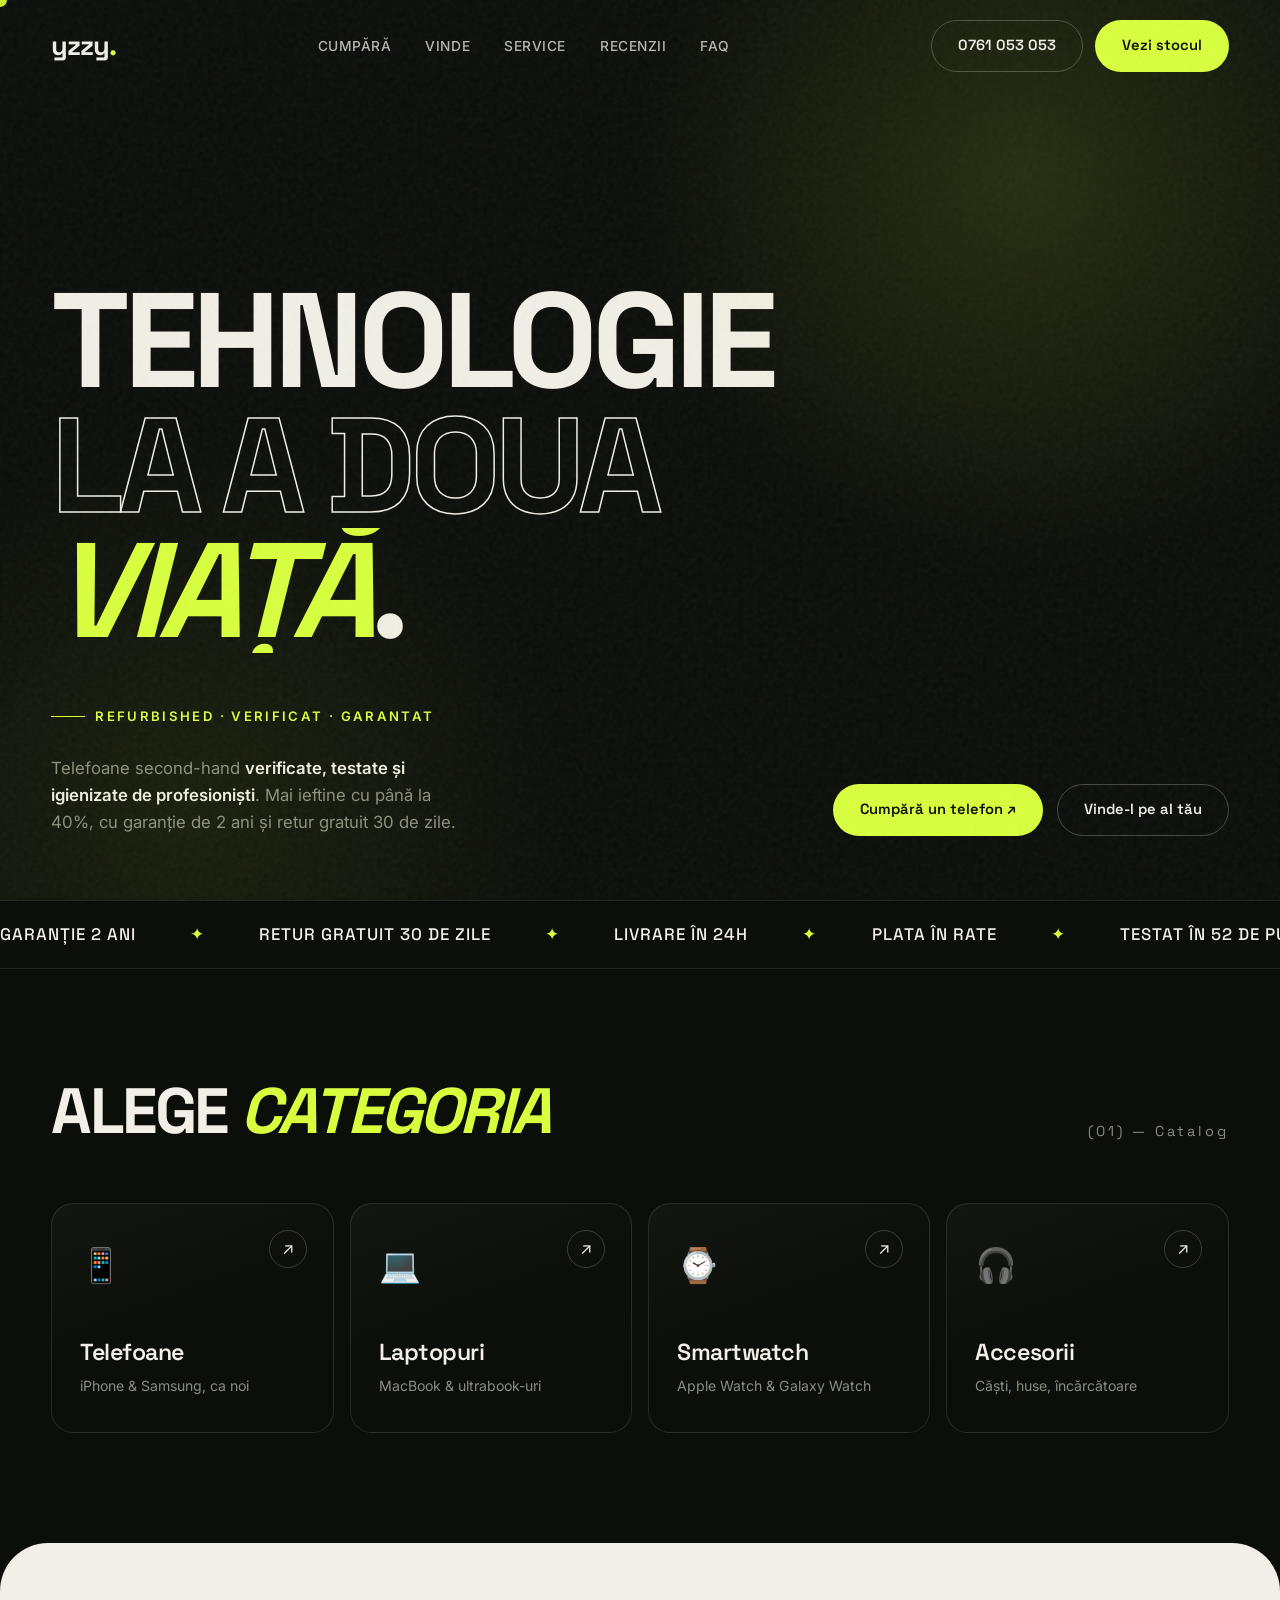
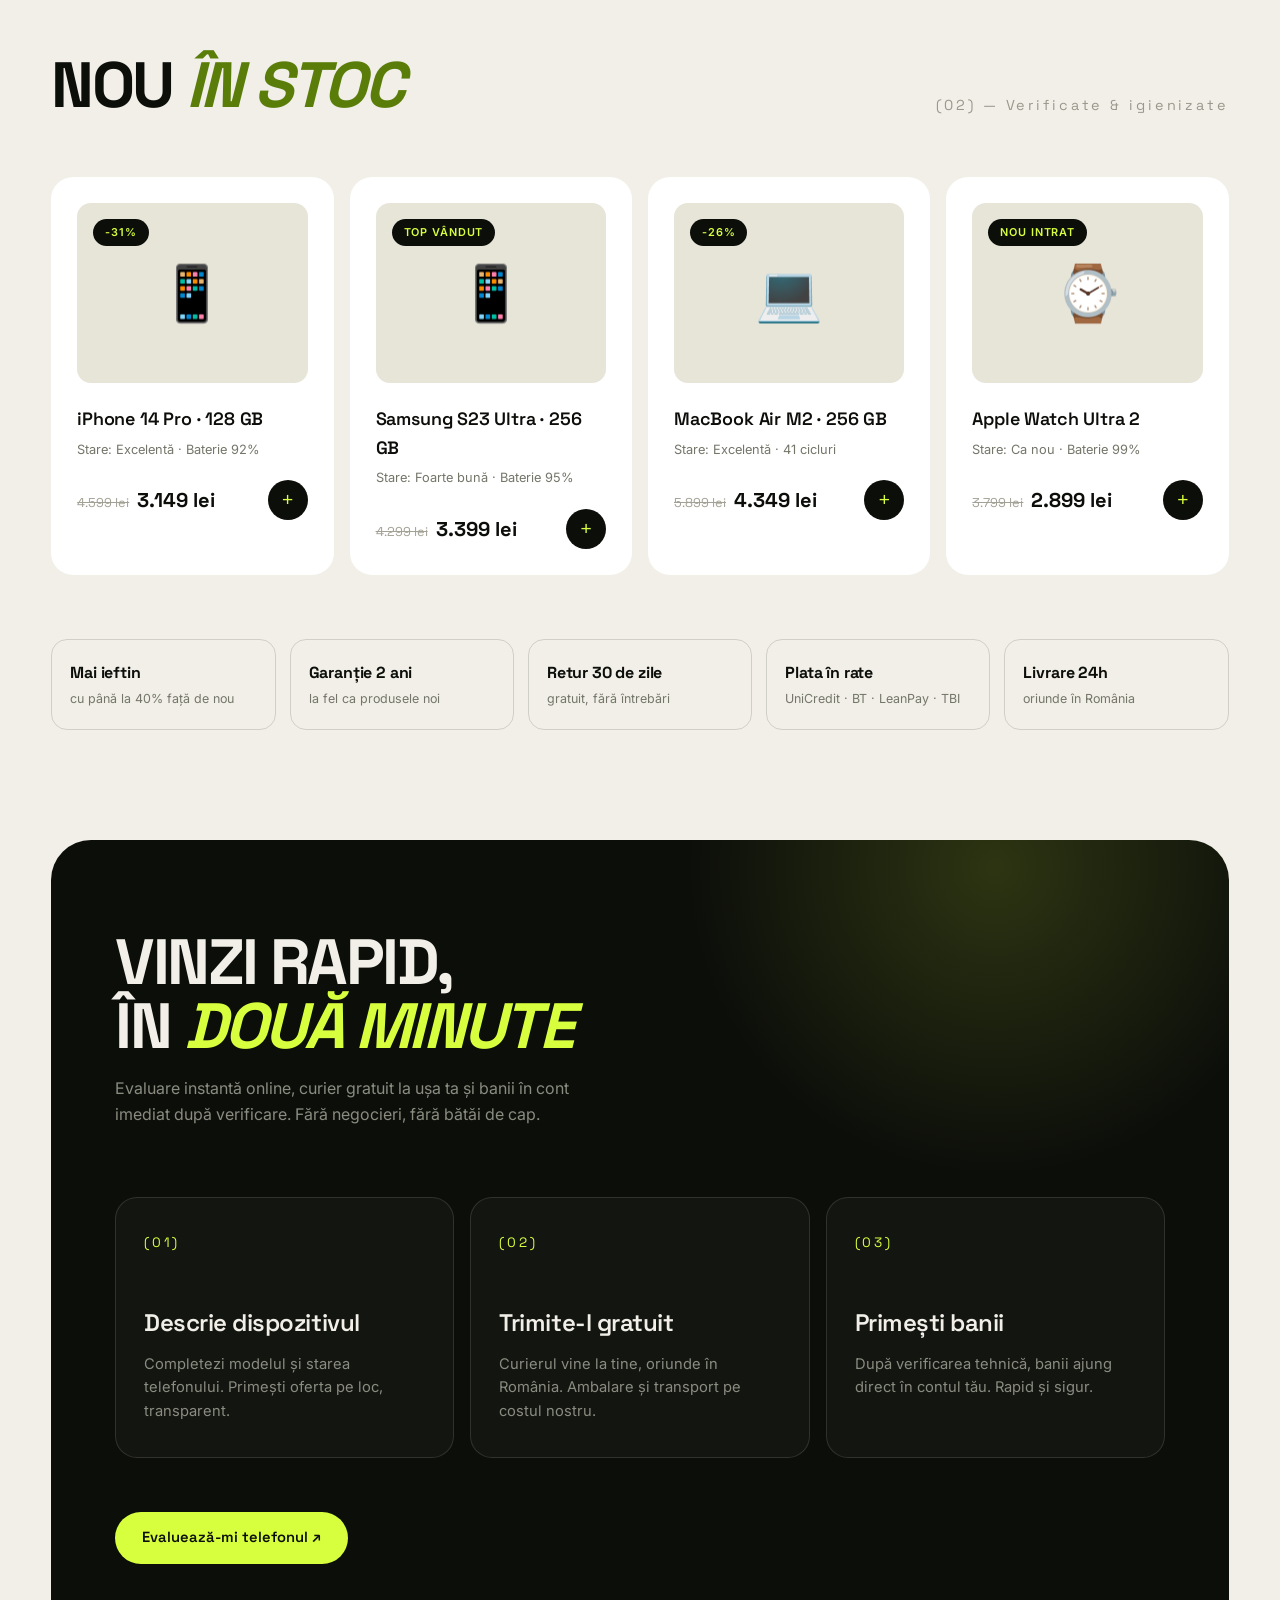
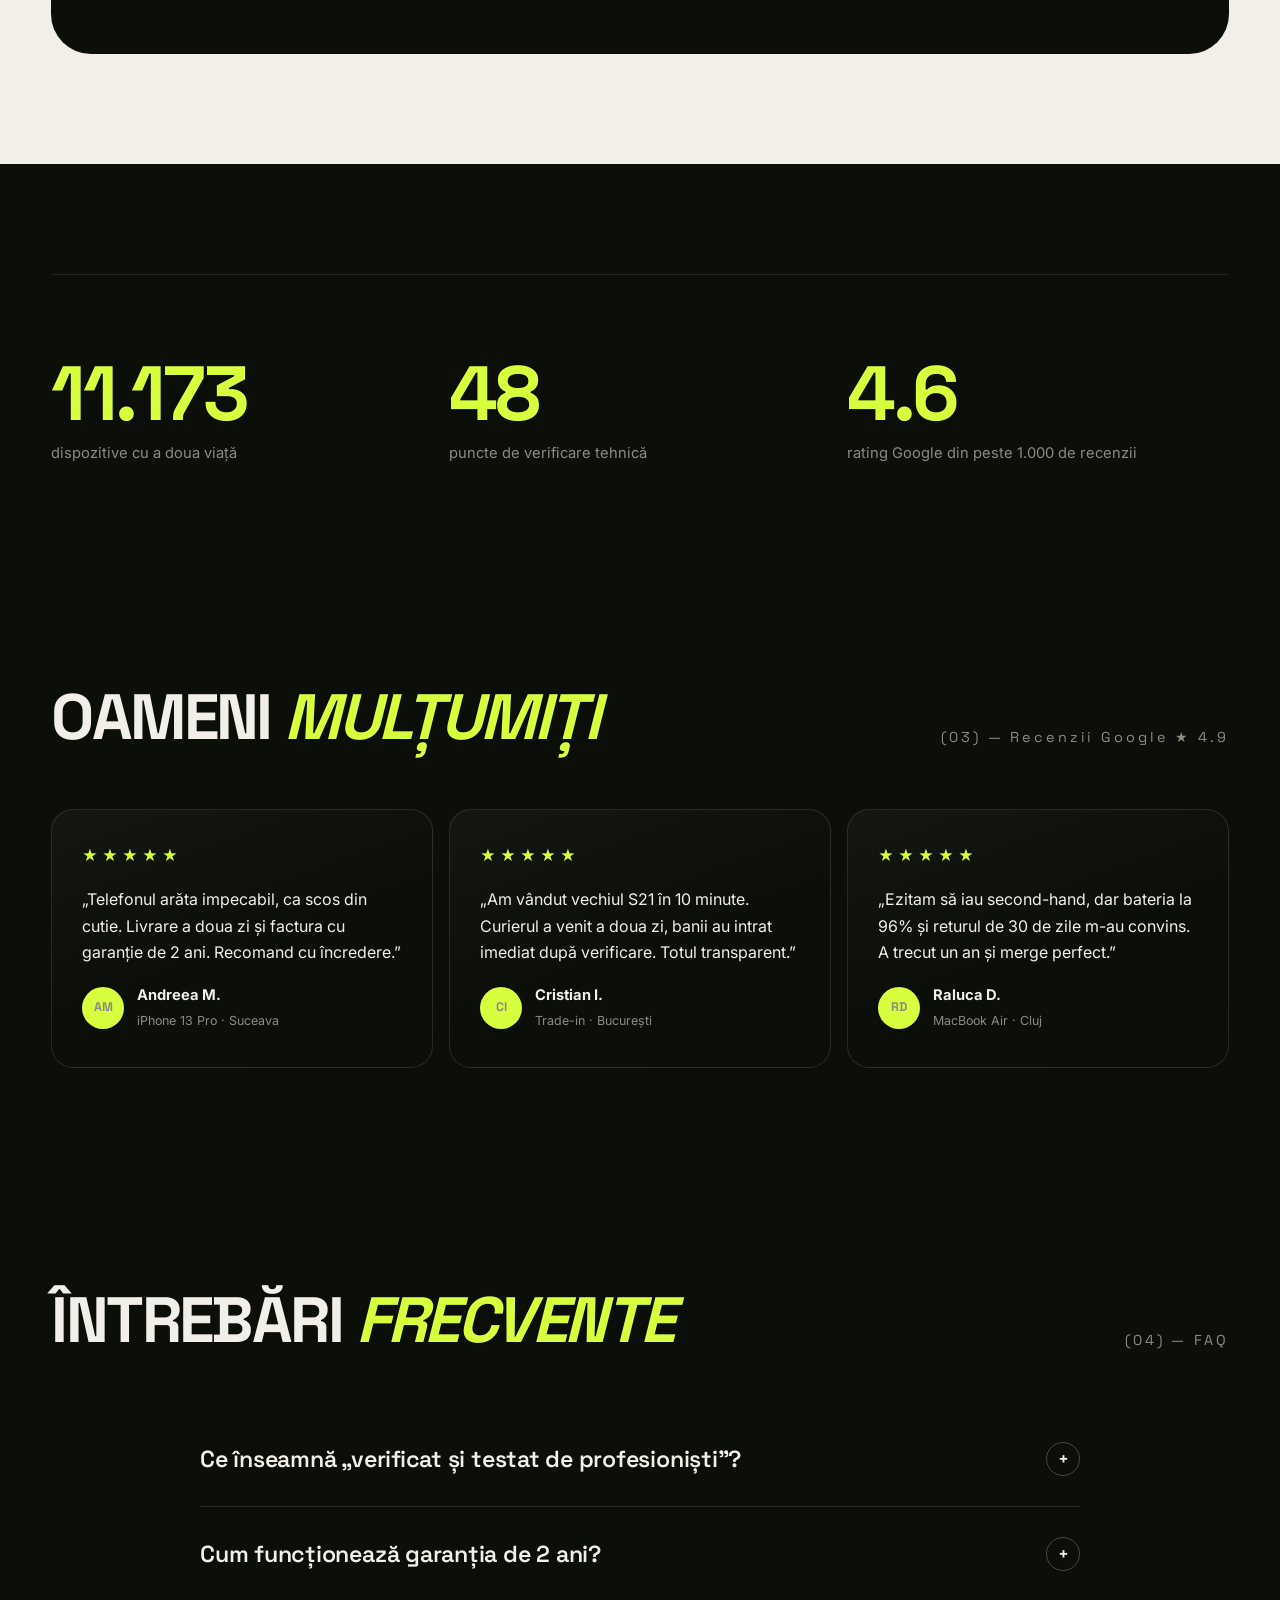
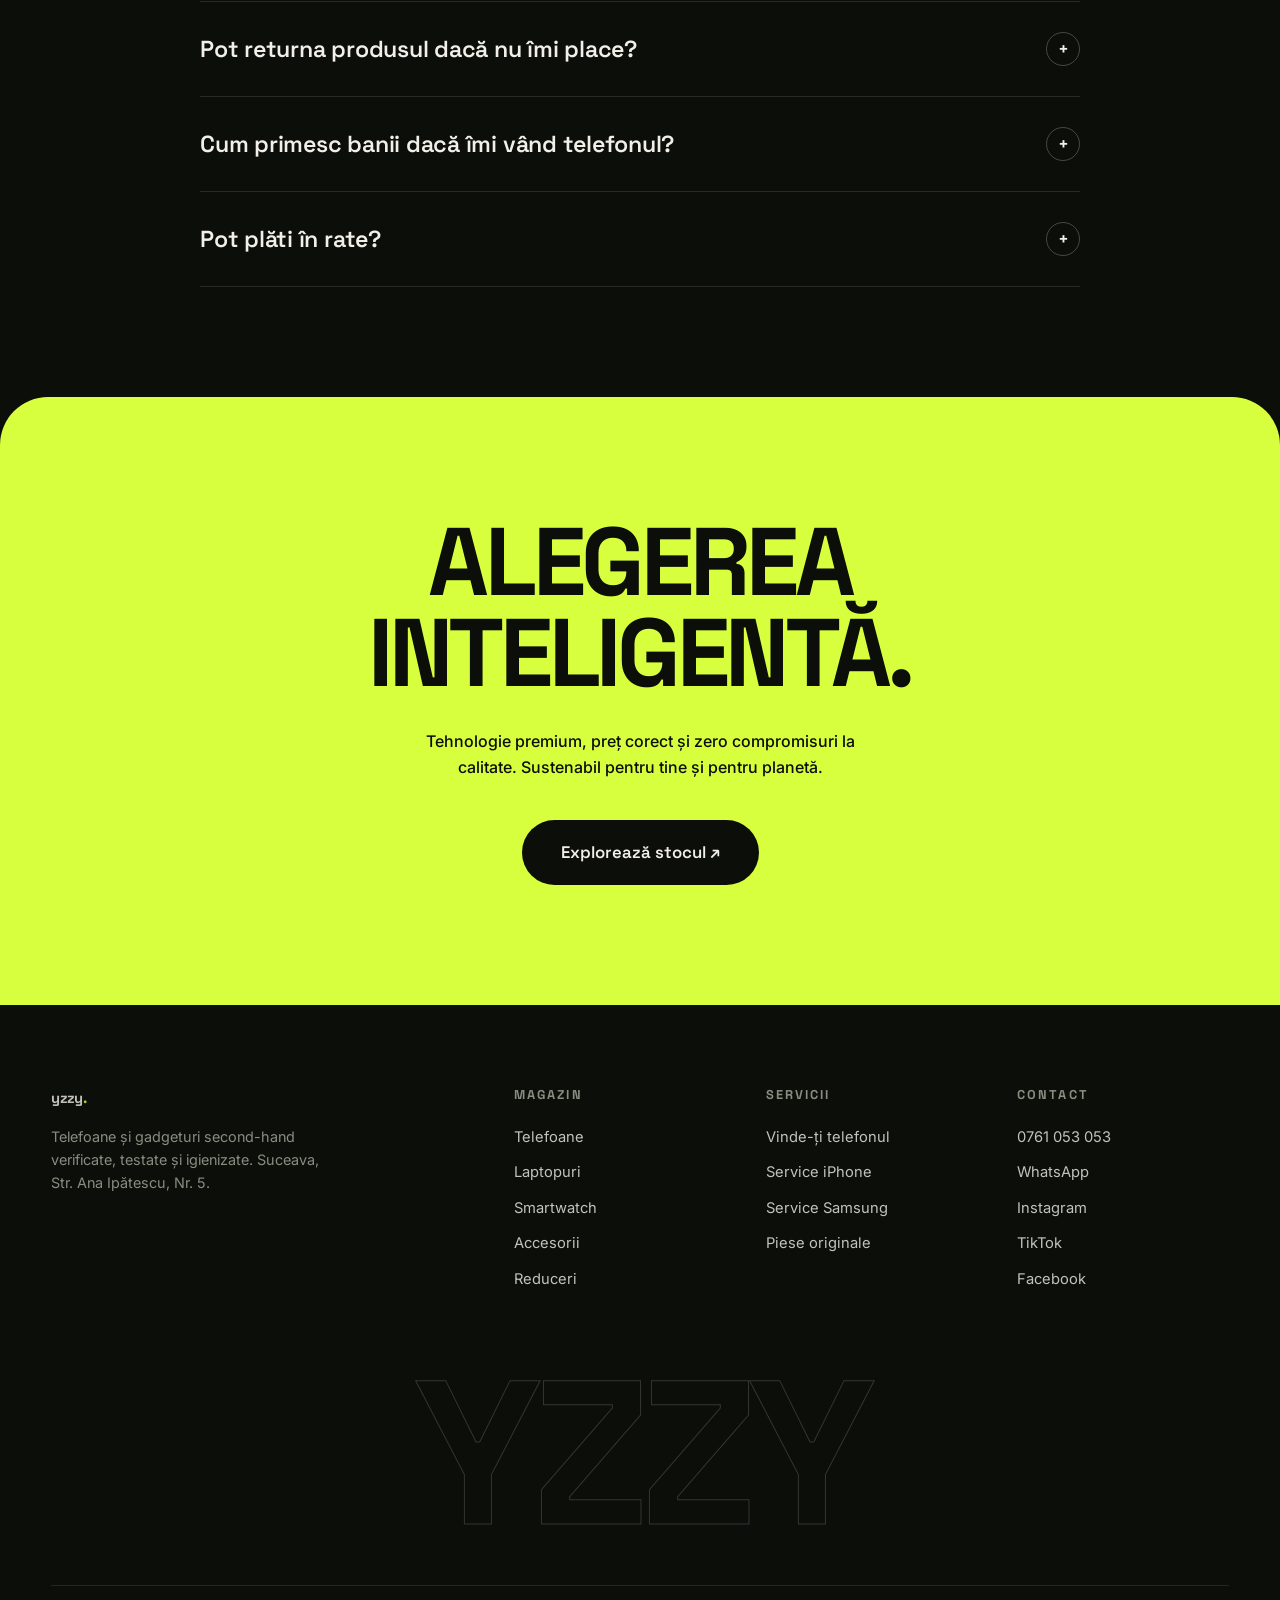
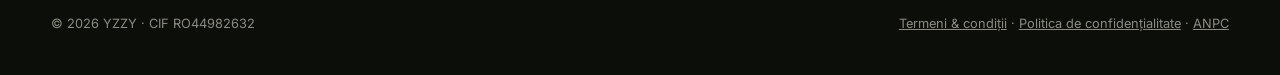
==== index.html @ d0ef8b8a "YZZY redesign demo" ====
<!DOCTYPE html>
<html lang="ro">
<head>
<meta charset="UTF-8">
<meta name="viewport" content="width=device-width, initial-scale=1.0">
<title>YZZY — Tehnologie la a doua viață</title>
<meta name="description" content="Telefoane second-hand verificate, testate și igienizate de profesioniști. Garanție 2 ani, retur gratuit 30 de zile, livrare în 24h.">
<link rel="preconnect" href="https://fonts.googleapis.com">
<link rel="preconnect" href="https://fonts.gstatic.com" crossorigin>
<link href="https://fonts.googleapis.com/css2?family=Space+Grotesk:wght@400;500;600;700&family=Inter:wght@400;500;600&display=swap" rel="stylesheet">
<style>
:root{
  --ink:#0c0e0a;
  --ink-2:#15170f;
  --cream:#f1efe7;
  --cream-2:#e7e4d8;
  --lime:#d8ff3e;
  --lime-dim:#b8dd2e;
  --grey:#8a8c80;
  --radius:22px;
  --font-d:'Space Grotesk',sans-serif;
  --font-b:'Inter',sans-serif;
}
*{margin:0;padding:0;box-sizing:border-box}
html{scroll-behavior:smooth}
body{
  background:var(--ink);
  color:var(--cream);
  font-family:var(--font-b);
  font-size:16px;
  line-height:1.6;
  overflow-x:hidden;
  -webkit-font-smoothing:antialiased;
}
::selection{background:var(--lime);color:var(--ink)}

/* ---------- grain overlay ---------- */
body::after{
  content:"";position:fixed;inset:0;pointer-events:none;z-index:9999;opacity:.05;
  background-image:url("data:image/svg+xml,%3Csvg viewBox='0 0 200 200' xmlns='http://www.w3.org/2000/svg'%3E%3Cfilter id='n'%3E%3CfeTurbulence type='fractalNoise' baseFrequency='0.9' numOctaves='2'/%3E%3C/filter%3E%3Crect width='100%25' height='100%25' filter='url(%23n)'/%3E%3C/svg%3E");
}

/* ---------- cursor ---------- */
.cursor{position:fixed;width:14px;height:14px;border-radius:50%;background:var(--lime);pointer-events:none;z-index:10000;transform:translate(-50%,-50%);transition:width .25s,height .25s,opacity .25s;mix-blend-mode:difference}
.cursor.is-hover{width:54px;height:54px}
@media(hover:none){.cursor{display:none}}

/* ---------- nav ---------- */
nav{
  position:fixed;top:0;left:0;right:0;z-index:100;
  display:flex;align-items:center;justify-content:space-between;
  padding:20px 4vw;
  transition:background .35s,backdrop-filter .35s,padding .35s;
}
nav.scrolled{background:rgba(12,14,10,.72);backdrop-filter:blur(18px);padding:13px 4vw;border-bottom:1px solid rgba(241,239,231,.07)}
.logo{font-family:var(--font-d);font-weight:700;font-size:1.7rem;letter-spacing:-.04em;color:var(--cream);text-decoration:none}
.logo span{color:var(--lime)}
.nav-links{display:flex;gap:34px;list-style:none}
.nav-links a{color:var(--cream);text-decoration:none;font-size:.86rem;font-weight:500;letter-spacing:.04em;text-transform:uppercase;opacity:.75;transition:opacity .2s}
.nav-links a:hover{opacity:1}
.nav-cta{display:flex;gap:12px;align-items:center}
.btn{
  display:inline-flex;align-items:center;gap:10px;
  font-family:var(--font-d);font-weight:600;font-size:.92rem;
  padding:13px 26px;border-radius:100px;text-decoration:none;
  border:1px solid transparent;cursor:pointer;transition:transform .25s cubic-bezier(.34,1.56,.64,1),background .25s,color .25s;
}
.btn:hover{transform:scale(1.05)}
.btn-lime{background:var(--lime);color:var(--ink)}
.btn-lime:hover{background:var(--cream)}
.btn-ghost{border-color:rgba(241,239,231,.25);color:var(--cream)}
.btn-ghost:hover{border-color:var(--lime);color:var(--lime)}
.btn-dark{background:var(--ink);color:var(--cream)}
.btn-dark:hover{background:var(--ink-2)}
@media(max-width:900px){.nav-links{display:none}}

/* ---------- hero ---------- */
.hero{min-height:100vh;display:flex;flex-direction:column;justify-content:flex-end;position:relative;padding:140px 4vw 0}
.hero-bg{position:absolute;inset:0;overflow:hidden;pointer-events:none}
.hero-glow{position:absolute;top:-30%;right:-15%;width:70vw;height:70vw;border-radius:50%;
  background:radial-gradient(circle,rgba(216,255,62,.13) 0%,transparent 62%)}
.hero-glow.g2{top:auto;right:auto;bottom:-40%;left:-20%;background:radial-gradient(circle,rgba(216,255,62,.07) 0%,transparent 60%)}
.hero-kicker{display:inline-flex;align-items:center;gap:10px;font-size:.82rem;letter-spacing:.18em;text-transform:uppercase;color:var(--lime);margin-bottom:28px;font-weight:600}
.hero-kicker::before{content:"";width:34px;height:1px;background:var(--lime)}
.hero h1{
  font-family:var(--font-d);font-weight:700;
  font-size:clamp(3.1rem,10.5vw,9.5rem);
  line-height:.93;letter-spacing:-.045em;
  text-transform:uppercase;
}
.hero h1 .outline{color:transparent;-webkit-text-stroke:1.5px var(--cream)}
.hero h1 .accent{color:var(--lime);font-style:italic}
.hero-row{display:flex;align-items:flex-end;justify-content:space-between;gap:40px;margin-top:46px;padding-bottom:64px;flex-wrap:wrap}
.hero-sub{max-width:420px;color:var(--grey);font-size:1.05rem}
.hero-sub strong{color:var(--cream);font-weight:600}
.hero-actions{display:flex;gap:14px;flex-wrap:wrap}
.line-mask{display:block;overflow:hidden}
.line-mask>span{display:block;animation:rise 1s cubic-bezier(.22,1,.36,1) backwards}
.line-mask:nth-child(2)>span{animation-delay:.1s}
.line-mask:nth-child(3)>span{animation-delay:.2s}
@keyframes rise{from{transform:translateY(110%)}to{transform:translateY(0)}}

/* ---------- marquee ---------- */
.marquee{border-top:1px solid rgba(241,239,231,.1);border-bottom:1px solid rgba(241,239,231,.1);overflow:hidden;padding:20px 0;background:var(--ink)}
.marquee-track{display:flex;gap:54px;width:max-content;animation:scroll 28s linear infinite}
.marquee-item{display:flex;align-items:center;gap:54px;font-family:var(--font-d);font-size:1.05rem;font-weight:500;letter-spacing:.06em;text-transform:uppercase;white-space:nowrap;color:var(--cream)}
.marquee-item i{font-style:normal;color:var(--lime)}
@keyframes scroll{to{transform:translateX(-50%)}}

/* ---------- shared section bits ---------- */
section{padding:110px 4vw}
.section-head{display:flex;align-items:flex-end;justify-content:space-between;gap:30px;margin-bottom:60px;flex-wrap:wrap}
.section-title{font-family:var(--font-d);font-weight:700;font-size:clamp(2.2rem,5vw,4.2rem);letter-spacing:-.04em;line-height:1;text-transform:uppercase}
.section-title em{font-style:italic;color:var(--lime)}
.section-num{font-family:var(--font-d);color:var(--grey);font-size:.9rem;letter-spacing:.2em}
.reveal{opacity:0;transform:translateY(44px);transition:opacity .8s cubic-bezier(.22,1,.36,1),transform .8s cubic-bezier(.22,1,.36,1)}
.reveal.in{opacity:1;transform:none}

/* ---------- categories ---------- */
.cat-grid{display:grid;grid-template-columns:repeat(4,1fr);gap:16px}
.cat-card{
  position:relative;border:1px solid rgba(241,239,231,.12);border-radius:var(--radius);
  padding:34px 28px;min-height:230px;display:flex;flex-direction:column;justify-content:space-between;
  text-decoration:none;color:var(--cream);overflow:hidden;transition:border-color .3s,background .3s;
  background:linear-gradient(160deg,rgba(241,239,231,.04),transparent 55%);
}
.cat-card:hover{border-color:var(--lime);background:linear-gradient(160deg,rgba(216,255,62,.08),transparent 55%)}
.cat-card .emoji{font-size:2.1rem}
.cat-card h3{font-family:var(--font-d);font-size:1.45rem;font-weight:600;letter-spacing:-.02em}
.cat-card p{color:var(--grey);font-size:.88rem;margin-top:4px}
.cat-card .arrow{position:absolute;top:26px;right:26px;width:38px;height:38px;border:1px solid rgba(241,239,231,.2);border-radius:50%;display:grid;place-items:center;font-size:1rem;transition:background .3s,color .3s,transform .3s}
.cat-card:hover .arrow{background:var(--lime);color:var(--ink);transform:rotate(45deg);border-color:var(--lime)}
@media(max-width:1000px){.cat-grid{grid-template-columns:repeat(2,1fr)}}
@media(max-width:560px){.cat-grid{grid-template-columns:1fr}}

/* ---------- products ---------- */
.products{background:var(--cream);color:var(--ink);border-radius:48px 48px 0 0}
.products .section-title em{color:#5a7d0a}
.products .section-num{color:#9a988c}
.prod-grid{display:grid;grid-template-columns:repeat(4,1fr);gap:16px}
.prod-card{background:#fff;border-radius:var(--radius);padding:26px;display:flex;flex-direction:column;gap:6px;transition:transform .35s cubic-bezier(.22,1,.36,1),box-shadow .35s;cursor:pointer;position:relative}
.prod-card:hover{transform:translateY(-8px);box-shadow:0 24px 48px -18px rgba(12,14,10,.22)}
.prod-visual{height:180px;border-radius:14px;background:var(--cream-2);display:grid;place-items:center;font-size:3.4rem;margin-bottom:16px;position:relative;overflow:hidden}
.prod-visual::after{content:"";position:absolute;inset:0;background:linear-gradient(135deg,rgba(216,255,62,.0),rgba(216,255,62,.25));opacity:0;transition:opacity .3s}
.prod-card:hover .prod-visual::after{opacity:1}
.prod-tag{position:absolute;top:16px;left:16px;background:var(--ink);color:var(--lime);font-size:.68rem;font-weight:600;letter-spacing:.08em;text-transform:uppercase;padding:5px 12px;border-radius:100px;z-index:1}
.prod-card h4{font-family:var(--font-d);font-size:1.12rem;font-weight:600;letter-spacing:-.01em}
.prod-state{font-size:.8rem;color:#74766a}
.prod-foot{display:flex;align-items:center;justify-content:space-between;margin-top:14px}
.prod-price{font-family:var(--font-d);font-weight:700;font-size:1.25rem}
.prod-price s{font-size:.8rem;color:#a3a195;font-weight:400;margin-right:8px}
.prod-add{width:40px;height:40px;border-radius:50%;background:var(--ink);color:var(--lime);border:none;font-size:1.2rem;cursor:pointer;display:grid;place-items:center;transition:transform .25s,background .25s}
.prod-add:hover{transform:scale(1.12)}
@media(max-width:1000px){.prod-grid{grid-template-columns:repeat(2,1fr)}}
@media(max-width:560px){.prod-grid{grid-template-columns:1fr}}

/* ---------- trust strip in products ---------- */
.trust-strip{display:grid;grid-template-columns:repeat(5,1fr);gap:14px;margin-top:64px}
.trust-item{border:1px solid rgba(12,14,10,.14);border-radius:16px;padding:20px 18px;display:flex;flex-direction:column;gap:4px}
.trust-item b{font-family:var(--font-d);font-size:1rem;letter-spacing:-.01em}
.trust-item span{font-size:.78rem;color:#74766a}
@media(max-width:1000px){.trust-strip{grid-template-columns:repeat(2,1fr)}}

/* ---------- sell ---------- */
.sell{background:var(--cream);color:var(--ink);padding-top:0}
.sell-inner{background:var(--ink);color:var(--cream);border-radius:40px;padding:90px 5vw;position:relative;overflow:hidden}
.sell-inner::before{content:"";position:absolute;top:-40%;right:-10%;width:55vw;height:55vw;border-radius:50%;background:radial-gradient(circle,rgba(216,255,62,.16),transparent 62%)}
.sell-head{position:relative;max-width:760px;margin-bottom:70px}
.sell-head p{color:var(--grey);margin-top:18px;max-width:480px}
.steps{display:grid;grid-template-columns:repeat(3,1fr);gap:16px;position:relative}
.step{border:1px solid rgba(241,239,231,.13);border-radius:var(--radius);padding:34px 28px;background:rgba(241,239,231,.03);transition:border-color .3s}
.step:hover{border-color:var(--lime)}
.step-num{font-family:var(--font-d);font-size:.85rem;color:var(--lime);letter-spacing:.2em;margin-bottom:50px;display:block}
.step h3{font-family:var(--font-d);font-size:1.5rem;font-weight:600;letter-spacing:-.02em;margin-bottom:10px}
.step p{color:var(--grey);font-size:.92rem}
.sell-cta{margin-top:54px;position:relative}
@media(max-width:900px){.steps{grid-template-columns:1fr}}

/* ---------- big number stats ---------- */
.stats{display:grid;grid-template-columns:repeat(3,1fr);gap:16px;border-top:1px solid rgba(241,239,231,.1);padding-top:80px}
.stat b{font-family:var(--font-d);font-size:clamp(3rem,6vw,5.4rem);font-weight:700;letter-spacing:-.04em;color:var(--lime);display:block;line-height:1}
.stat span{color:var(--grey);font-size:.92rem;display:block;margin-top:10px}
@media(max-width:760px){.stats{grid-template-columns:1fr;gap:44px}}

/* ---------- testimonials ---------- */
.test-grid{display:grid;grid-template-columns:repeat(3,1fr);gap:16px}
.test-card{border:1px solid rgba(241,239,231,.12);border-radius:var(--radius);padding:34px 30px;display:flex;flex-direction:column;gap:18px;background:linear-gradient(160deg,rgba(241,239,231,.04),transparent 60%)}
.test-stars{color:var(--lime);letter-spacing:4px;font-size:.95rem}
.test-card p{color:var(--cream);font-size:1rem;line-height:1.65}
.test-who{display:flex;align-items:center;gap:13px;margin-top:auto}
.test-avatar{width:42px;height:42px;border-radius:50%;background:var(--lime);color:var(--ink);font-family:var(--font-d);font-weight:700;display:grid;place-items:center;font-size:.95rem}
.test-who b{font-size:.92rem;display:block}
.test-who span{font-size:.78rem;color:var(--grey)}
@media(max-width:900px){.test-grid{grid-template-columns:1fr}}

/* ---------- FAQ ---------- */
.faq{max-width:880px;margin:0 auto}
.faq-item{border-bottom:1px solid rgba(241,239,231,.12)}
.faq-q{width:100%;background:none;border:none;color:var(--cream);font-family:var(--font-d);font-size:clamp(1.05rem,2.2vw,1.45rem);font-weight:600;letter-spacing:-.01em;text-align:left;padding:30px 0;display:flex;justify-content:space-between;align-items:center;gap:20px;cursor:pointer}
.faq-q .ic{flex:none;width:34px;height:34px;border:1px solid rgba(241,239,231,.25);border-radius:50%;display:grid;place-items:center;font-size:1.1rem;transition:transform .35s,background .35s,color .35s}
.faq-item.open .faq-q .ic{transform:rotate(45deg);background:var(--lime);color:var(--ink);border-color:var(--lime)}
.faq-a{max-height:0;overflow:hidden;transition:max-height .45s cubic-bezier(.22,1,.36,1)}
.faq-a p{color:var(--grey);padding:0 56px 30px 0;font-size:.98rem}

/* ---------- final CTA ---------- */
.final{background:var(--lime);color:var(--ink);border-radius:48px 48px 0 0;text-align:center;padding:120px 4vw}
.final h2{font-family:var(--font-d);font-weight:700;font-size:clamp(2.6rem,7.5vw,6.5rem);letter-spacing:-.045em;line-height:.95;text-transform:uppercase;margin-bottom:30px}
.final p{max-width:480px;margin:0 auto 40px;font-weight:500}
.final .btn-dark{font-size:1.05rem;padding:18px 38px}

/* ---------- footer ---------- */
footer{padding:80px 4vw 40px;background:var(--ink)}
.foot-grid{display:grid;grid-template-columns:2fr 1fr 1fr 1fr;gap:40px;margin-bottom:70px}
.foot-grid h5{font-family:var(--font-d);font-size:.8rem;letter-spacing:.16em;text-transform:uppercase;color:var(--grey);margin-bottom:18px}
.foot-grid ul{list-style:none}
.foot-grid li{margin-bottom:10px}
.foot-grid a{color:var(--cream);text-decoration:none;font-size:.92rem;opacity:.8;transition:opacity .2s,color .2s}
.foot-grid a:hover{opacity:1;color:var(--lime)}
.foot-brand p{color:var(--grey);font-size:.9rem;max-width:280px;margin-top:14px}
.foot-mega{font-family:var(--font-d);font-weight:700;font-size:clamp(4rem,16vw,15rem);letter-spacing:-.05em;line-height:.8;text-align:center;color:transparent;-webkit-text-stroke:1px rgba(241,239,231,.18);user-select:none;margin-bottom:50px}
.foot-bottom{display:flex;justify-content:space-between;gap:20px;flex-wrap:wrap;border-top:1px solid rgba(241,239,231,.1);padding-top:28px;font-size:.8rem;color:var(--grey)}
@media(max-width:900px){.foot-grid{grid-template-columns:1fr 1fr}}
</style>
</head>
<body>

<div class="cursor" id="cursor"></div>

<nav id="nav">
  <a class="logo" href="#">yzzy<span>.</span></a>
  <ul class="nav-links">
    <li><a href="#cumpara">Cumpără</a></li>
    <li><a href="#vinde">Vinde</a></li>
    <li><a href="#service">Service</a></li>
    <li><a href="#recenzii">Recenzii</a></li>
    <li><a href="#faq">FAQ</a></li>
  </ul>
  <div class="nav-cta">
    <a class="btn btn-ghost" href="https://wa.me/+40761053053">0761 053 053</a>
    <a class="btn btn-lime" href="https://yzzy.ro/magazin/categorie-telefoane/">Vezi stocul</a>
  </div>
</nav>

<header class="hero">
  <div class="hero-bg">
    <div class="hero-glow"></div>
    <div class="hero-glow g2"></div>
  </div>
  <h1>
    <span class="line-mask"><span>Tehnologie</span></span>
    <span class="line-mask"><span class="outline">la a doua</span></span>
    <span class="line-mask"><span><em class="accent">viață</em>.</span></span>
  </h1>
  <div class="hero-row">
    <div>
      <div class="hero-kicker">Refurbished · Verificat · Garantat</div>
      <p class="hero-sub">Telefoane second-hand <strong>verificate, testate și igienizate de profesioniști</strong>. Mai ieftine cu până la 40%, cu garanție de 2 ani și retur gratuit 30 de zile.</p>
    </div>
    <div class="hero-actions">
      <a class="btn btn-lime" href="https://yzzy.ro/magazin/categorie-telefoane/">Cumpără un telefon ↗</a>
      <a class="btn btn-ghost" href="#vinde">Vinde-l pe al tău</a>
    </div>
  </div>
</header>

<div class="marquee" aria-hidden="true">
  <div class="marquee-track">
    <div class="marquee-item">
      <span>Garanție 2 ani</span><i>✦</i><span>Retur gratuit 30 de zile</span><i>✦</i><span>Livrare în 24h</span><i>✦</i><span>Plata în rate</span><i>✦</i><span>Testat în 52 de puncte</span><i>✦</i>
    </div>
    <div class="marquee-item">
      <span>Garanție 2 ani</span><i>✦</i><span>Retur gratuit 30 de zile</span><i>✦</i><span>Livrare în 24h</span><i>✦</i><span>Plata în rate</span><i>✦</i><span>Testat în 52 de puncte</span><i>✦</i>
    </div>
  </div>
</div>

<section id="service">
  <div class="section-head reveal">
    <h2 class="section-title">Alege <em>categoria</em></h2>
    <span class="section-num">(01) — Catalog</span>
  </div>
  <div class="cat-grid">
    <a class="cat-card reveal" href="https://yzzy.ro/magazin/categorie-telefoane/"><span class="emoji">📱</span><div><h3>Telefoane</h3><p>iPhone & Samsung, ca noi</p></div><span class="arrow">↗</span></a>
    <a class="cat-card reveal" href="https://yzzy.ro/magazin/categorie-laptopuri/"><span class="emoji">💻</span><div><h3>Laptopuri</h3><p>MacBook & ultrabook-uri</p></div><span class="arrow">↗</span></a>
    <a class="cat-card reveal" href="https://yzzy.ro/magazin/categorie-smart-watch/"><span class="emoji">⌚</span><div><h3>Smartwatch</h3><p>Apple Watch & Galaxy Watch</p></div><span class="arrow">↗</span></a>
    <a class="cat-card reveal" href="https://yzzy.ro/categorie/accesorii/"><span class="emoji">🎧</span><div><h3>Accesorii</h3><p>Căști, huse, încărcătoare</p></div><span class="arrow">↗</span></a>
  </div>
</section>

<section class="products" id="cumpara">
  <div class="section-head reveal">
    <h2 class="section-title">Nou <em>în stoc</em></h2>
    <span class="section-num">(02) — Verificate & igienizate</span>
  </div>
  <div class="prod-grid">
    <article class="prod-card reveal" data-href="https://yzzy.ro/magazin/categorie-telefoane/">
      <div class="prod-visual"><span class="prod-tag">-31%</span>📱</div>
      <h4>iPhone 14 Pro · 128 GB</h4>
      <span class="prod-state">Stare: Excelentă · Baterie 92%</span>
      <div class="prod-foot"><span class="prod-price"><s>4.599 lei</s>3.149 lei</span><button class="prod-add" aria-label="Adaugă în coș">+</button></div>
    </article>
    <article class="prod-card reveal" data-href="https://yzzy.ro/magazin/categorie-telefoane/">
      <div class="prod-visual"><span class="prod-tag">Top vândut</span>📱</div>
      <h4>Samsung S23 Ultra · 256 GB</h4>
      <span class="prod-state">Stare: Foarte bună · Baterie 95%</span>
      <div class="prod-foot"><span class="prod-price"><s>4.299 lei</s>3.399 lei</span><button class="prod-add" aria-label="Adaugă în coș">+</button></div>
    </article>
    <article class="prod-card reveal" data-href="https://yzzy.ro/magazin/categorie-laptopuri/">
      <div class="prod-visual"><span class="prod-tag">-26%</span>💻</div>
      <h4>MacBook Air M2 · 256 GB</h4>
      <span class="prod-state">Stare: Excelentă · 41 cicluri</span>
      <div class="prod-foot"><span class="prod-price"><s>5.899 lei</s>4.349 lei</span><button class="prod-add" aria-label="Adaugă în coș">+</button></div>
    </article>
    <article class="prod-card reveal" data-href="https://yzzy.ro/magazin/categorie-smart-watch/">
      <div class="prod-visual"><span class="prod-tag">Nou intrat</span>⌚</div>
      <h4>Apple Watch Ultra 2</h4>
      <span class="prod-state">Stare: Ca nou · Baterie 99%</span>
      <div class="prod-foot"><span class="prod-price"><s>3.799 lei</s>2.899 lei</span><button class="prod-add" aria-label="Adaugă în coș">+</button></div>
    </article>
  </div>
  <div class="trust-strip reveal">
    <div class="trust-item"><b>Mai ieftin</b><span>cu până la 40% față de nou</span></div>
    <div class="trust-item"><b>Garanție 2 ani</b><span>la fel ca produsele noi</span></div>
    <div class="trust-item"><b>Retur 30 de zile</b><span>gratuit, fără întrebări</span></div>
    <div class="trust-item"><b>Plata în rate</b><span>UniCredit · BT · LeanPay · TBI</span></div>
    <div class="trust-item"><b>Livrare 24h</b><span>oriunde în România</span></div>
  </div>
</section>

<section class="sell" id="vinde">
  <div class="sell-inner">
    <div class="sell-head reveal">
      <h2 class="section-title">Vinzi rapid,<br>în <em>două minute</em></h2>
      <p>Evaluare instantă online, curier gratuit la ușa ta și banii în cont imediat după verificare. Fără negocieri, fără bătăi de cap.</p>
    </div>
    <div class="steps">
      <div class="step reveal"><span class="step-num">(01)</span><h3>Descrie dispozitivul</h3><p>Completezi modelul și starea telefonului. Primești oferta pe loc, transparent.</p></div>
      <div class="step reveal"><span class="step-num">(02)</span><h3>Trimite-l gratuit</h3><p>Curierul vine la tine, oriunde în România. Ambalare și transport pe costul nostru.</p></div>
      <div class="step reveal"><span class="step-num">(03)</span><h3>Primești banii</h3><p>După verificarea tehnică, banii ajung direct în contul tău. Rapid și sigur.</p></div>
    </div>
    <div class="sell-cta reveal">
      <a class="btn btn-lime" href="https://vinzi.yzzy.ro/chestionar">Evaluează-mi telefonul ↗</a>
    </div>
  </div>
</section>

<section>
  <div class="stats">
    <div class="stat reveal"><b data-count="12000">0</b><span>dispozitive cu a doua viață</span></div>
    <div class="stat reveal"><b data-count="52">0</b><span>puncte de verificare tehnică</span></div>
    <div class="stat reveal"><b data-count="4.9" data-decimal="1">0</b><span>rating Google din peste 1.000 de recenzii</span></div>
  </div>
</section>

<section id="recenzii">
  <div class="section-head reveal">
    <h2 class="section-title">Oameni <em>mulțumiți</em></h2>
    <span class="section-num">(03) — Recenzii Google ★ 4.9</span>
  </div>
  <div class="test-grid">
    <div class="test-card reveal"><span class="test-stars">★★★★★</span><p>„Telefonul arăta impecabil, ca scos din cutie. Livrare a doua zi și factura cu garanție de 2 ani. Recomand cu încredere.”</p><div class="test-who"><span class="test-avatar">AM</span><div><b>Andreea M.</b><span>iPhone 13 Pro · Suceava</span></div></div></div>
    <div class="test-card reveal"><span class="test-stars">★★★★★</span><p>„Am vândut vechiul S21 în 10 minute. Curierul a venit a doua zi, banii au intrat imediat după verificare. Totul transparent.”</p><div class="test-who"><span class="test-avatar">CI</span><div><b>Cristian I.</b><span>Trade-in · București</span></div></div></div>
    <div class="test-card reveal"><span class="test-stars">★★★★★</span><p>„Ezitam să iau second-hand, dar bateria la 96% și returul de 30 de zile m-au convins. A trecut un an și merge perfect.”</p><div class="test-who"><span class="test-avatar">RD</span><div><b>Raluca D.</b><span>MacBook Air · Cluj</span></div></div></div>
  </div>
</section>

<section id="faq">
  <div class="section-head reveal">
    <h2 class="section-title">Întrebări <em>frecvente</em></h2>
    <span class="section-num">(04) — FAQ</span>
  </div>
  <div class="faq">
    <div class="faq-item reveal">
      <button class="faq-q">Ce înseamnă „verificat și testat de profesioniști”?<span class="ic">+</span></button>
      <div class="faq-a"><p>Fiecare dispozitiv trece printr-un proces de verificare în 52 de puncte: baterie, ecran, camere, senzori, conectivitate. Apoi este igienizat profesional și primește certificatul tehnic YZZY.</p></div>
    </div>
    <div class="faq-item reveal">
      <button class="faq-q">Cum funcționează garanția de 2 ani?<span class="ic">+</span></button>
      <div class="faq-a"><p>Exact ca la un produs nou. Dacă apare orice defect care nu e cauzat de utilizare necorespunzătoare, reparăm sau înlocuim dispozitivul gratuit, în service-urile noastre proprii.</p></div>
    </div>
    <div class="faq-item reveal">
      <button class="faq-q">Pot returna produsul dacă nu îmi place?<span class="ic">+</span></button>
      <div class="faq-a"><p>Da, ai 30 de zile de retur gratuit, fără întrebări. Trimiți produsul înapoi pe costul nostru și primești banii integral.</p></div>
    </div>
    <div class="faq-item reveal">
      <button class="faq-q">Cum primesc banii dacă îmi vând telefonul?<span class="ic">+</span></button>
      <div class="faq-a"><p>După ce dispozitivul ajunge la noi și trece verificarea tehnică (de regulă în aceeași zi), banii sunt virați direct în contul tău bancar.</p></div>
    </div>
    <div class="faq-item reveal">
      <button class="faq-q">Pot plăti în rate?<span class="ic">+</span></button>
      <div class="faq-a"><p>Da, prin partenerii noștri de finanțare: UniCredit Consumer Financing, BT Direct, LeanPay și TBI Bank. Aprobarea durează câteva minute, direct online.</p></div>
    </div>
  </div>
</section>

<section class="final">
  <h2 class="reveal">Alegerea<br>inteligentă.</h2>
  <p class="reveal">Tehnologie premium, preț corect și zero compromisuri la calitate. Sustenabil pentru tine și pentru planetă.</p>
  <a class="btn btn-dark reveal" href="https://yzzy.ro/magazin/categorie-telefoane/">Explorează stocul ↗</a>
</section>

<footer>
  <div class="foot-grid">
    <div class="foot-brand">
      <a class="logo" href="#">yzzy<span>.</span></a>
      <p>Telefoane și gadgeturi second-hand verificate, testate și igienizate. Suceava, Str. Ana Ipătescu, Nr. 5.</p>
    </div>
    <div>
      <h5>Magazin</h5>
      <ul><li><a href="https://yzzy.ro/magazin/categorie-telefoane/">Telefoane</a></li><li><a href="https://yzzy.ro/magazin/categorie-laptopuri/">Laptopuri</a></li><li><a href="https://yzzy.ro/magazin/categorie-smart-watch/">Smartwatch</a></li><li><a href="https://yzzy.ro/categorie/accesorii/">Accesorii</a></li><li><a href="https://yzzy.ro/">Reduceri</a></li></ul>
    </div>
    <div>
      <h5>Servicii</h5>
      <ul><li><a href="https://vinzi.yzzy.ro/chestionar">Vinde-ți telefonul</a></li><li><a href="https://yzzy.ro/service-iphone/">Service iPhone</a></li><li><a href="https://yzzy.ro/service-telefon-samsung/">Service Samsung</a></li><li><a href="https://yzzy.ro/">Piese originale</a></li></ul>
    </div>
    <div>
      <h5>Contact</h5>
      <ul><li><a href="tel:0761053053">0761 053 053</a></li><li><a href="https://wa.me/+40761053053">WhatsApp</a></li><li><a href="https://www.instagram.com/yzzy.ro/">Instagram</a></li><li><a href="https://www.tiktok.com/@yzzy.ro">TikTok</a></li><li><a href="https://www.facebook.com/yzzy.mobile">Facebook</a></li></ul>
    </div>
  </div>
  <div class="foot-mega">YZZY</div>
  <div class="foot-bottom">
    <span>© 2026 YZZY · CIF RO44982632</span>
    <span><a href="https://yzzy.ro/termeni-si-conditii/" style="color:inherit">Termeni & condiții</a> · <a href="https://yzzy.ro/politica-de-confidentialitate-2/" style="color:inherit">Politica de confidențialitate</a> · <a href="https://anpc.ro/" style="color:inherit">ANPC</a></span>
  </div>
</footer>

<script>
// nav scroll state
const nav=document.getElementById('nav');
addEventListener('scroll',()=>nav.classList.toggle('scrolled',scrollY>40),{passive:true});

// custom cursor
const cur=document.getElementById('cursor');
addEventListener('mousemove',e=>{cur.style.left=e.clientX+'px';cur.style.top=e.clientY+'px'});
document.querySelectorAll('a,button').forEach(el=>{
  el.addEventListener('mouseenter',()=>cur.classList.add('is-hover'));
  el.addEventListener('mouseleave',()=>cur.classList.remove('is-hover'));
});

// reveal on scroll
const io=new IntersectionObserver(es=>es.forEach(e=>{
  if(e.isIntersecting){e.target.classList.add('in');io.unobserve(e.target)}
}),{threshold:.12});
document.querySelectorAll('.reveal').forEach(el=>io.observe(el));

// product cards link to the live shop
document.querySelectorAll('.prod-card[data-href]').forEach(card=>{
  card.addEventListener('click',()=>location.href=card.dataset.href);
});

// FAQ accordion
document.querySelectorAll('.faq-q').forEach(btn=>{
  btn.addEventListener('click',()=>{
    const item=btn.parentElement,ans=item.querySelector('.faq-a'),open=item.classList.contains('open');
    document.querySelectorAll('.faq-item.open').forEach(o=>{o.classList.remove('open');o.querySelector('.faq-a').style.maxHeight=null});
    if(!open){item.classList.add('open');ans.style.maxHeight=ans.scrollHeight+'px'}
  });
});

// counters
const cio=new IntersectionObserver(es=>es.forEach(e=>{
  if(!e.isIntersecting)return;cio.unobserve(e.target);
  const el=e.target,end=parseFloat(el.dataset.count),dec=+(el.dataset.decimal||0),t0=performance.now();
  const tick=t=>{const p=Math.min((t-t0)/1600,1),v=end*(1-Math.pow(1-p,3));
    el.textContent=dec?v.toFixed(dec):Math.round(v).toLocaleString('ro-RO');
    if(p<1)requestAnimationFrame(tick);else el.textContent=(dec?end.toFixed(dec):end.toLocaleString('ro-RO'))+(end>=1000?'+':'')};
  requestAnimationFrame(tick);
}),{threshold:.5});
document.querySelectorAll('[data-count]').forEach(el=>cio.observe(el));
</script>
</body>
</html>
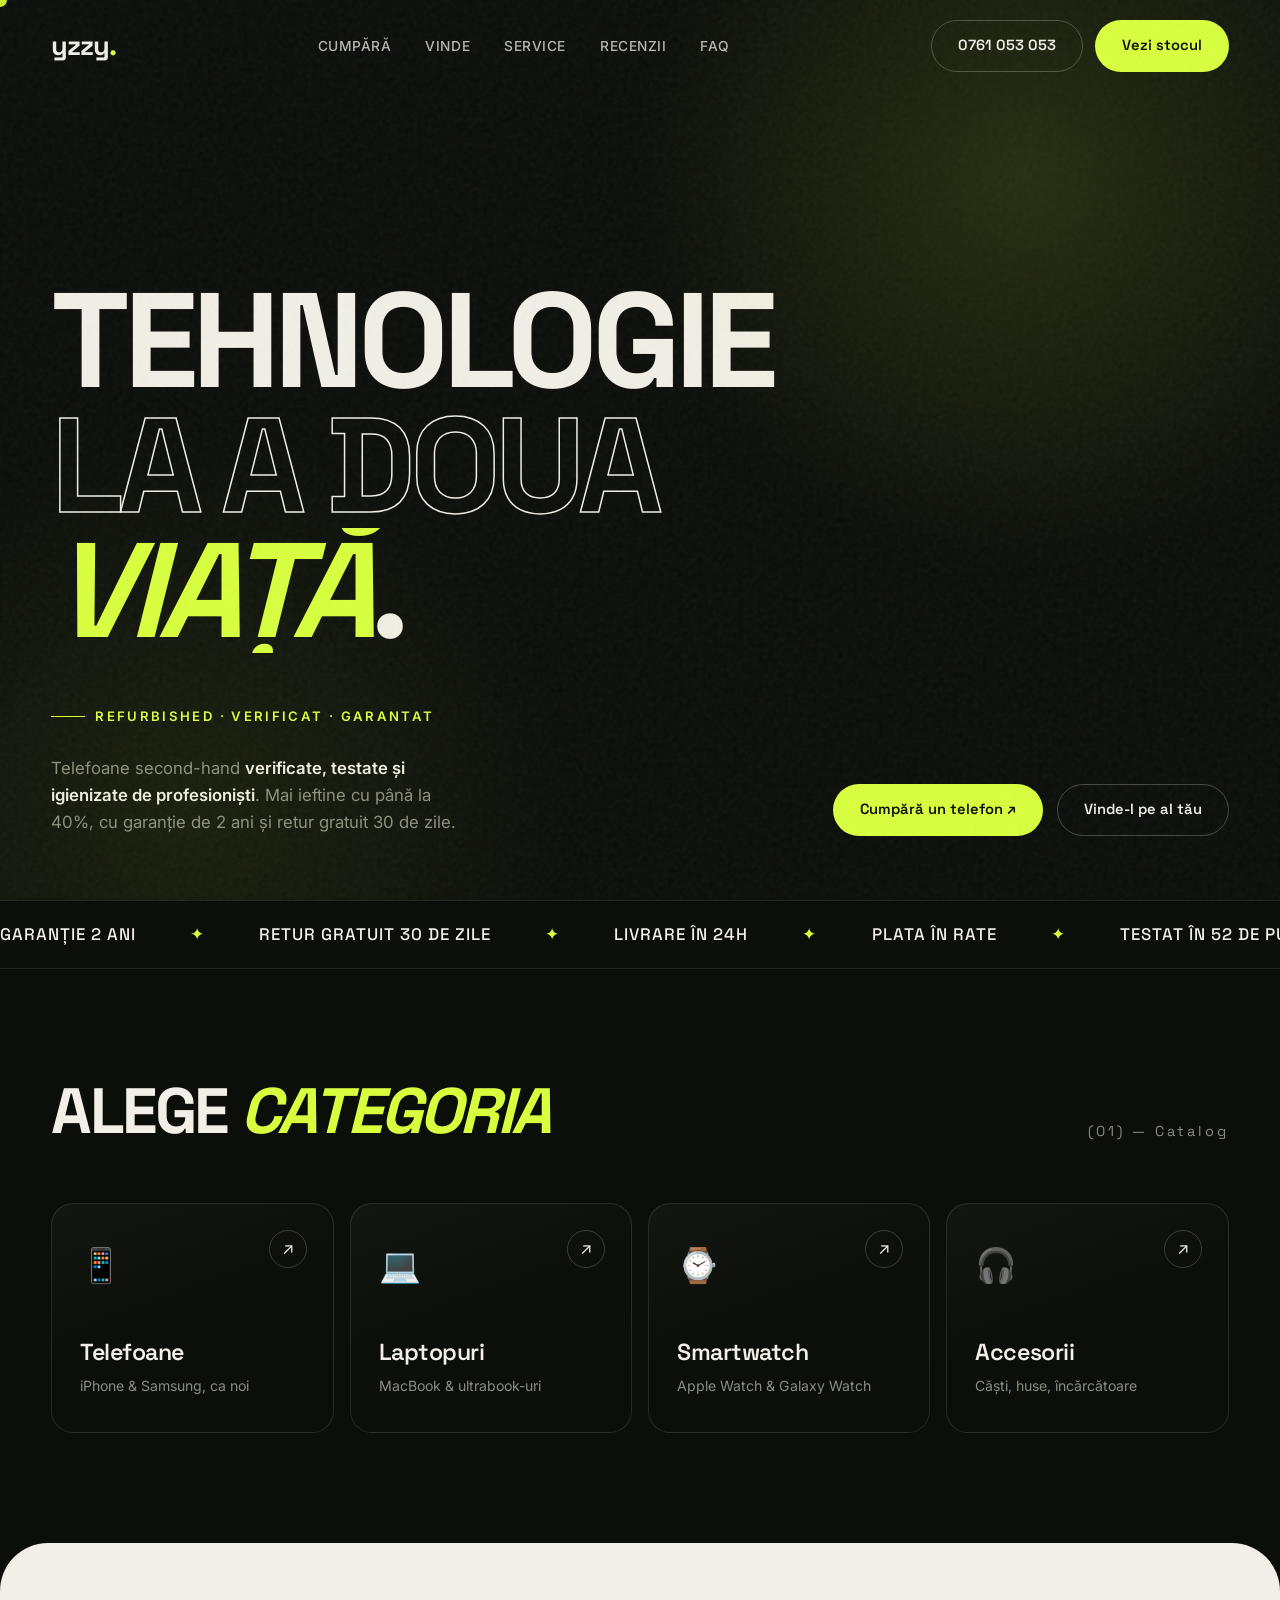
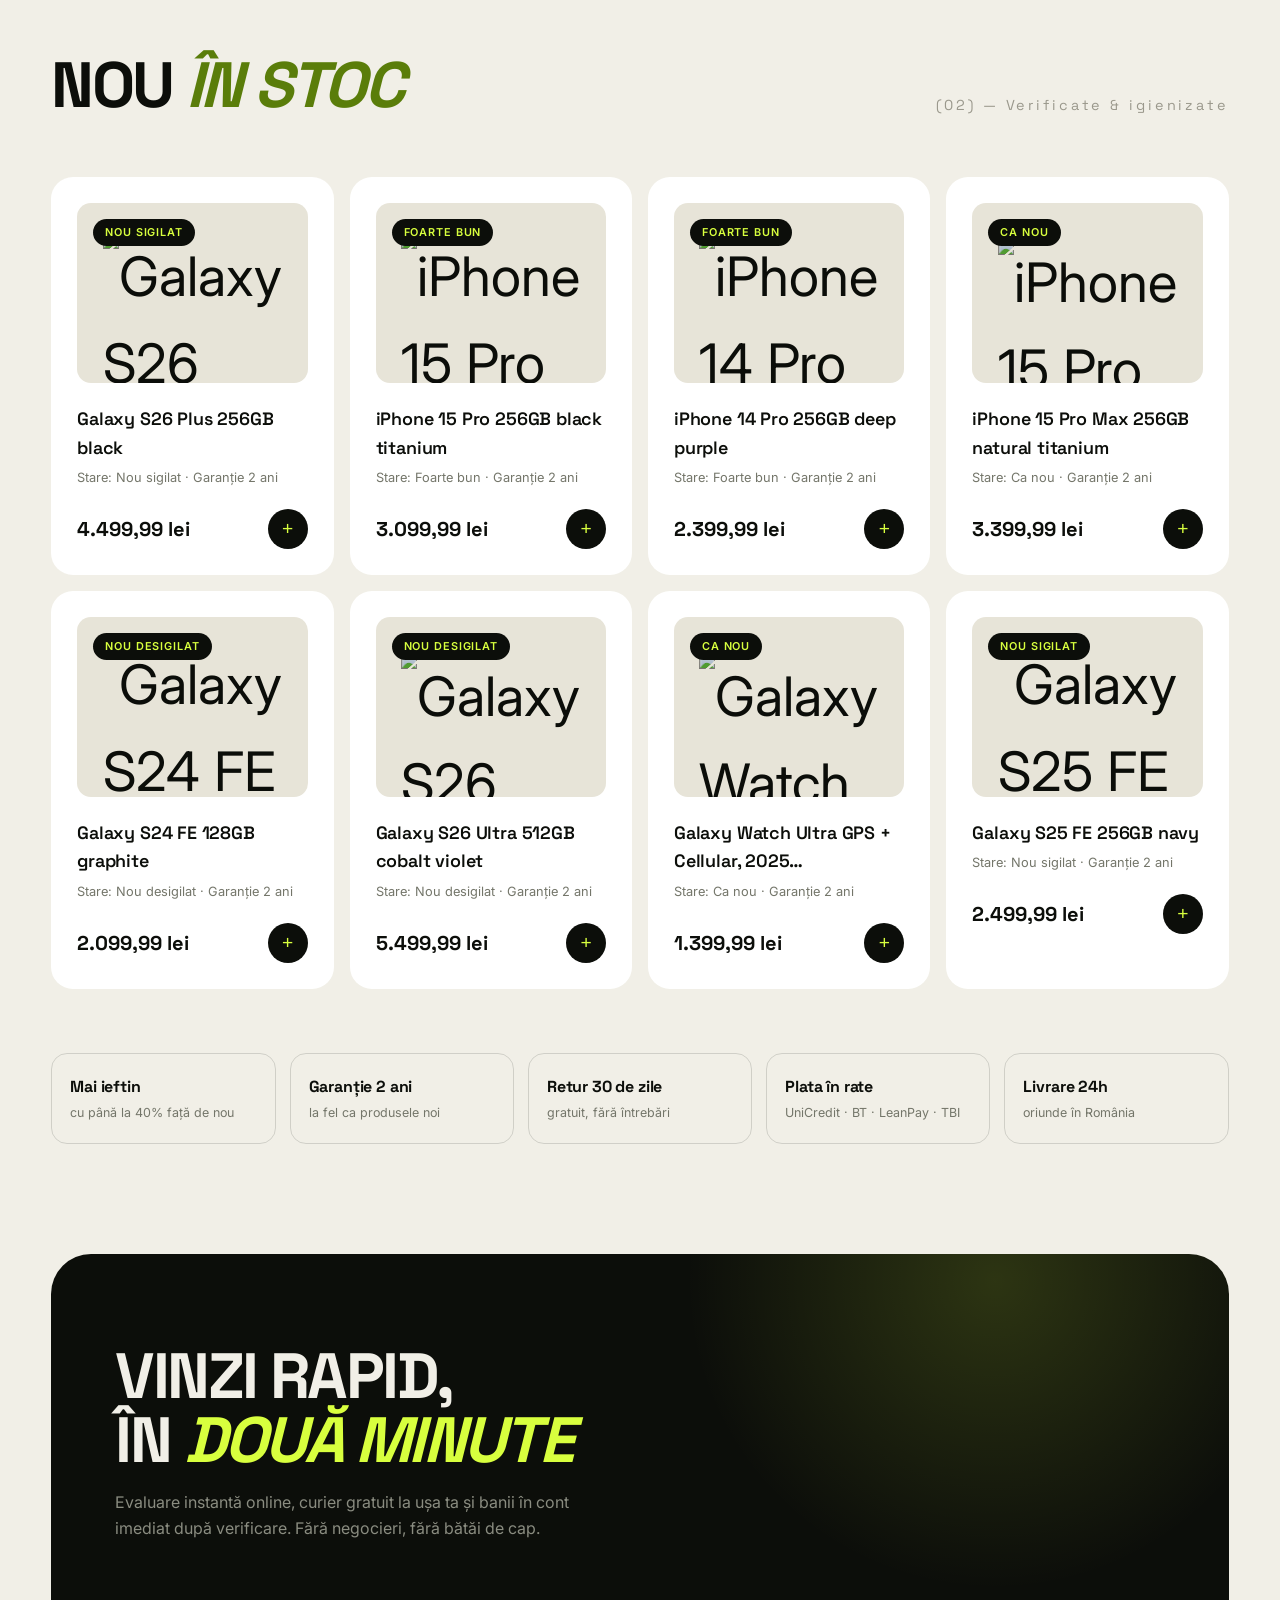
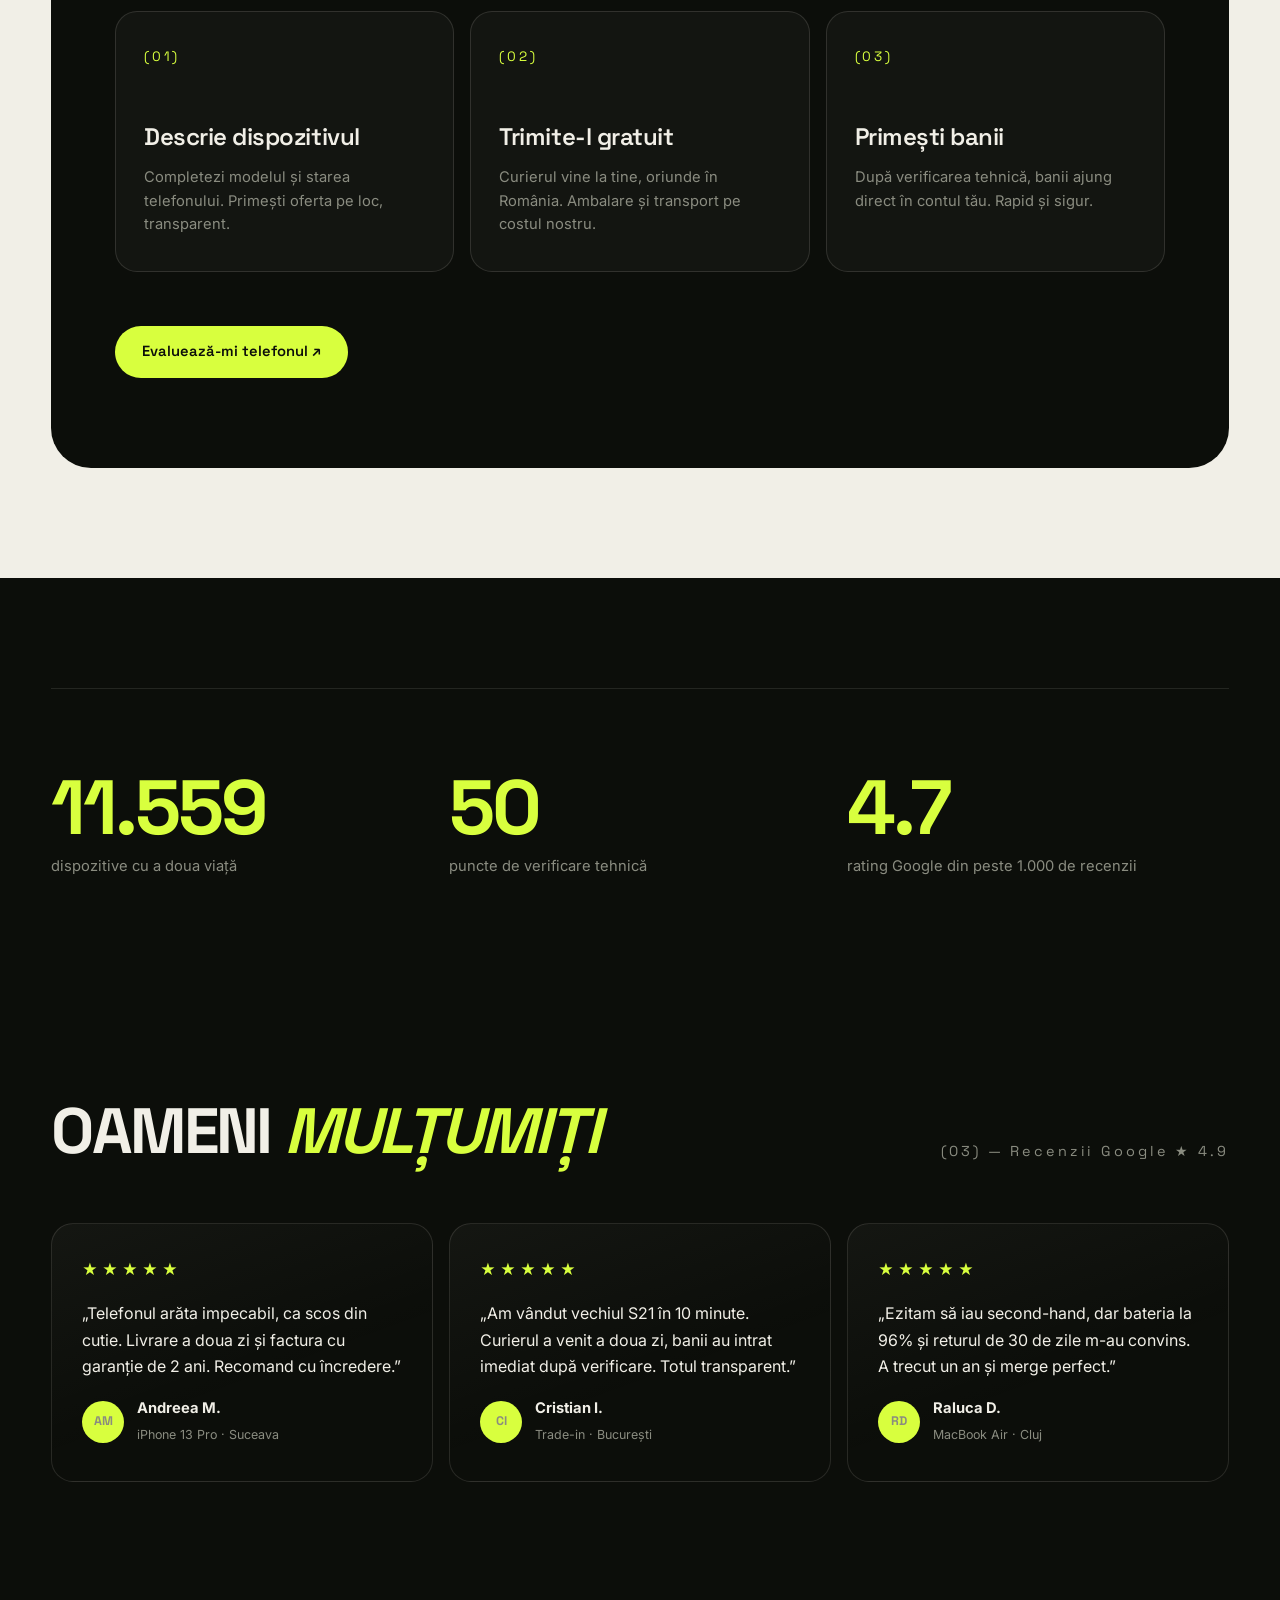
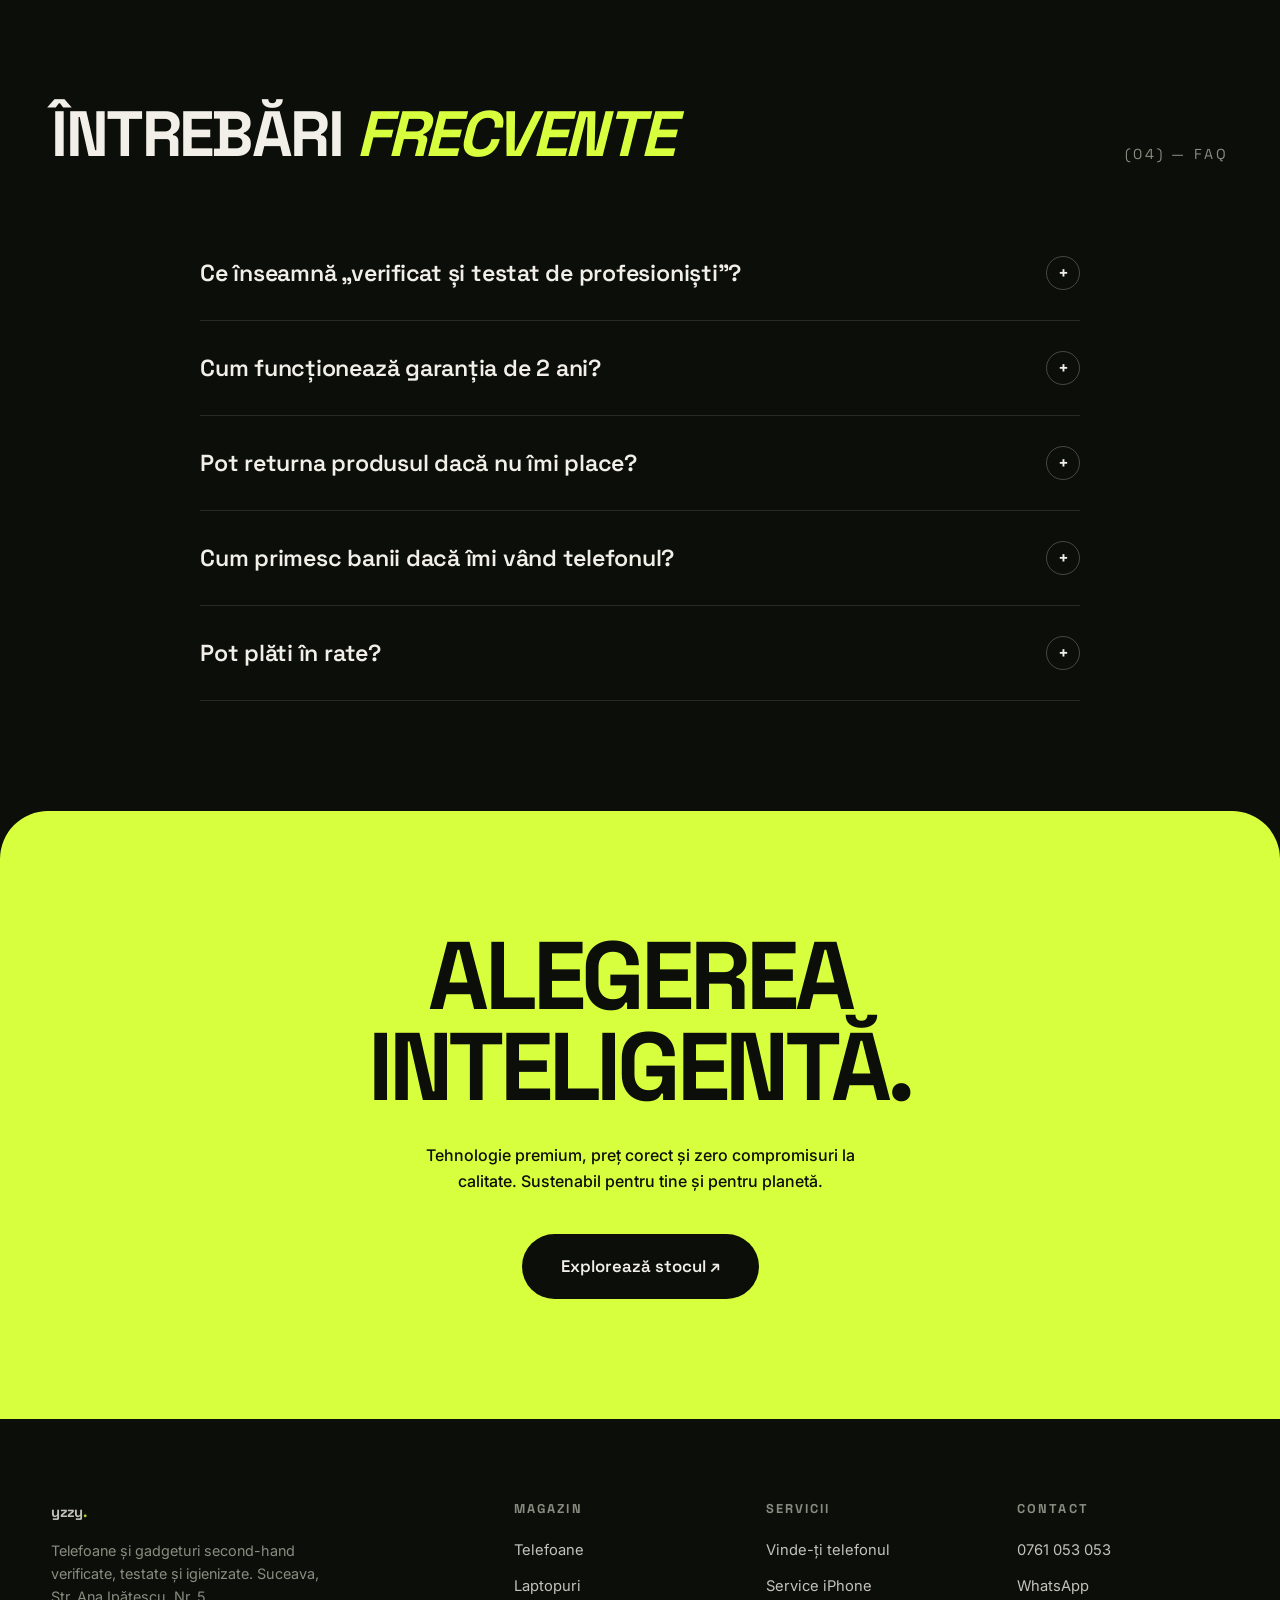
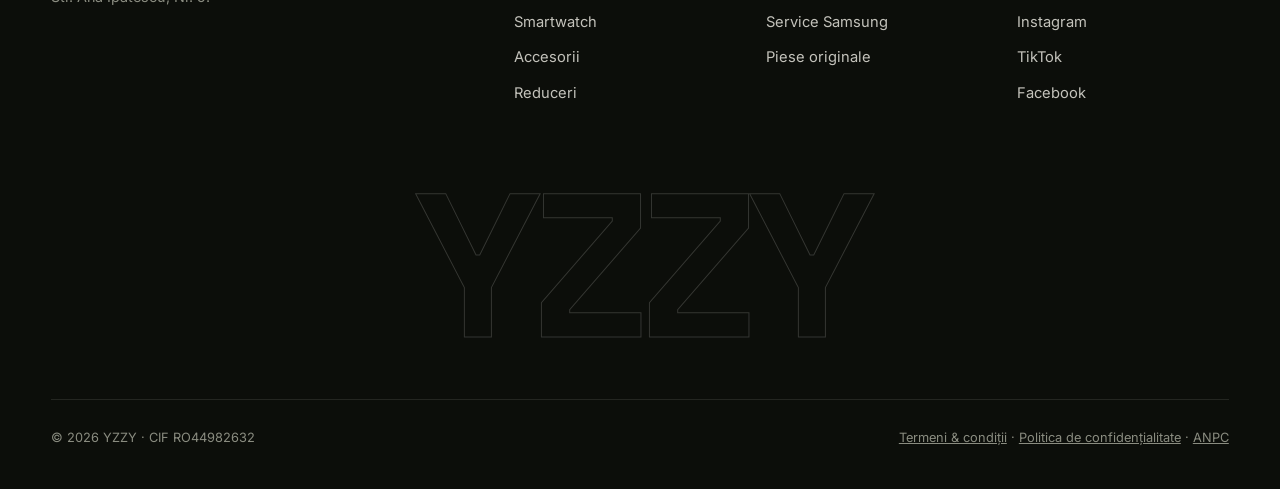
==== commit 569cffb2: "Produse reale din Store API: carduri generate din products.js, script de actualizare" ====
--- a/index.html
+++ b/index.html
@@ -143,6 +143,8 @@
 .prod-visual{height:180px;border-radius:14px;background:var(--cream-2);display:grid;place-items:center;font-size:3.4rem;margin-bottom:16px;position:relative;overflow:hidden}
 .prod-visual::after{content:"";position:absolute;inset:0;background:linear-gradient(135deg,rgba(216,255,62,.0),rgba(216,255,62,.25));opacity:0;transition:opacity .3s}
 .prod-card:hover .prod-visual::after{opacity:1}
+.prod-visual img{max-width:78%;max-height:86%;object-fit:contain;mix-blend-mode:multiply;transition:transform .35s cubic-bezier(.22,1,.36,1)}
+.prod-card:hover .prod-visual img{transform:scale(1.06)}
 .prod-tag{position:absolute;top:16px;left:16px;background:var(--ink);color:var(--lime);font-size:.68rem;font-weight:600;letter-spacing:.08em;text-transform:uppercase;padding:5px 12px;border-radius:100px;z-index:1}
 .prod-card h4{font-family:var(--font-d);font-size:1.12rem;font-weight:600;letter-spacing:-.01em}
 .prod-state{font-size:.8rem;color:#74766a}
@@ -292,7 +294,7 @@
     <h2 class="section-title">Nou <em>în stoc</em></h2>
     <span class="section-num">(02) — Verificate & igienizate</span>
   </div>
-  <div class="prod-grid">
+  <div class="prod-grid" id="prodGrid">
     <article class="prod-card reveal" data-href="https://yzzy.ro/magazin/categorie-telefoane/">
       <div class="prod-visual"><span class="prod-tag">-31%</span>📱</div>
       <h4>iPhone 14 Pro · 128 GB</h4>
@@ -425,7 +427,34 @@
   </div>
 </footer>
 
+<script src="products.js"></script>
 <script>
+// produse reale din Store API-ul yzzy.ro, coapte in products.js la build;
+// gasit pe acelasi domeniu cu magazinul, fetch-ul live de mai jos le actualizeaza
+const fmtLei=v=>new Intl.NumberFormat('ro-RO',{maximumFractionDigits:2}).format(v/100)+' lei';
+function renderProducts(list){
+  const grid=document.getElementById('prodGrid');
+  if(!grid||!list||!list.length)return;
+  grid.innerHTML=list.map(p=>{
+    const pr=p.prices,sale=p.on_sale&&pr.regular_price!==pr.price;
+    const tag=sale?('-'+Math.round((1-pr.price/pr.regular_price)*100)+'%'):p.condition;
+    return `<article class="prod-card reveal in" data-href="${p.url}">
+      <div class="prod-visual"><span class="prod-tag">${tag}</span><img src="${p.image}" alt="${p.name}"></div>
+      <h4>${p.name}</h4>
+      <span class="prod-state">Stare: ${p.condition} · Garanție 2 ani</span>
+      <div class="prod-foot"><span class="prod-price">${sale?`<s>${fmtLei(pr.regular_price)}</s>`:''}${fmtLei(pr.price)}</span><button class="prod-add" aria-label="Vezi produsul">+</button></div>
+    </article>`}).join('');
+}
+renderProducts(window.YZZY_PRODUCTS);
+document.getElementById('prodGrid').addEventListener('click',e=>{
+  const c=e.target.closest('.prod-card[data-href]');
+  if(c)location.href=c.dataset.href;
+});
+fetch('https://yzzy.ro/wp-json/wc/store/v1/products?per_page=8&orderby=date&order=desc')
+  .then(r=>r.json())
+  .then(d=>renderProducts(d.map(p=>({name:p.name,condition:'Verificat YZZY',prices:p.prices,on_sale:p.on_sale,image:p.images[0]?.thumbnail||p.images[0]?.src,url:p.permalink}))))
+  .catch(()=>{});
+
 // nav scroll state
 const nav=document.getElementById('nav');
 addEventListener('scroll',()=>nav.classList.toggle('scrolled',scrollY>40),{passive:true});
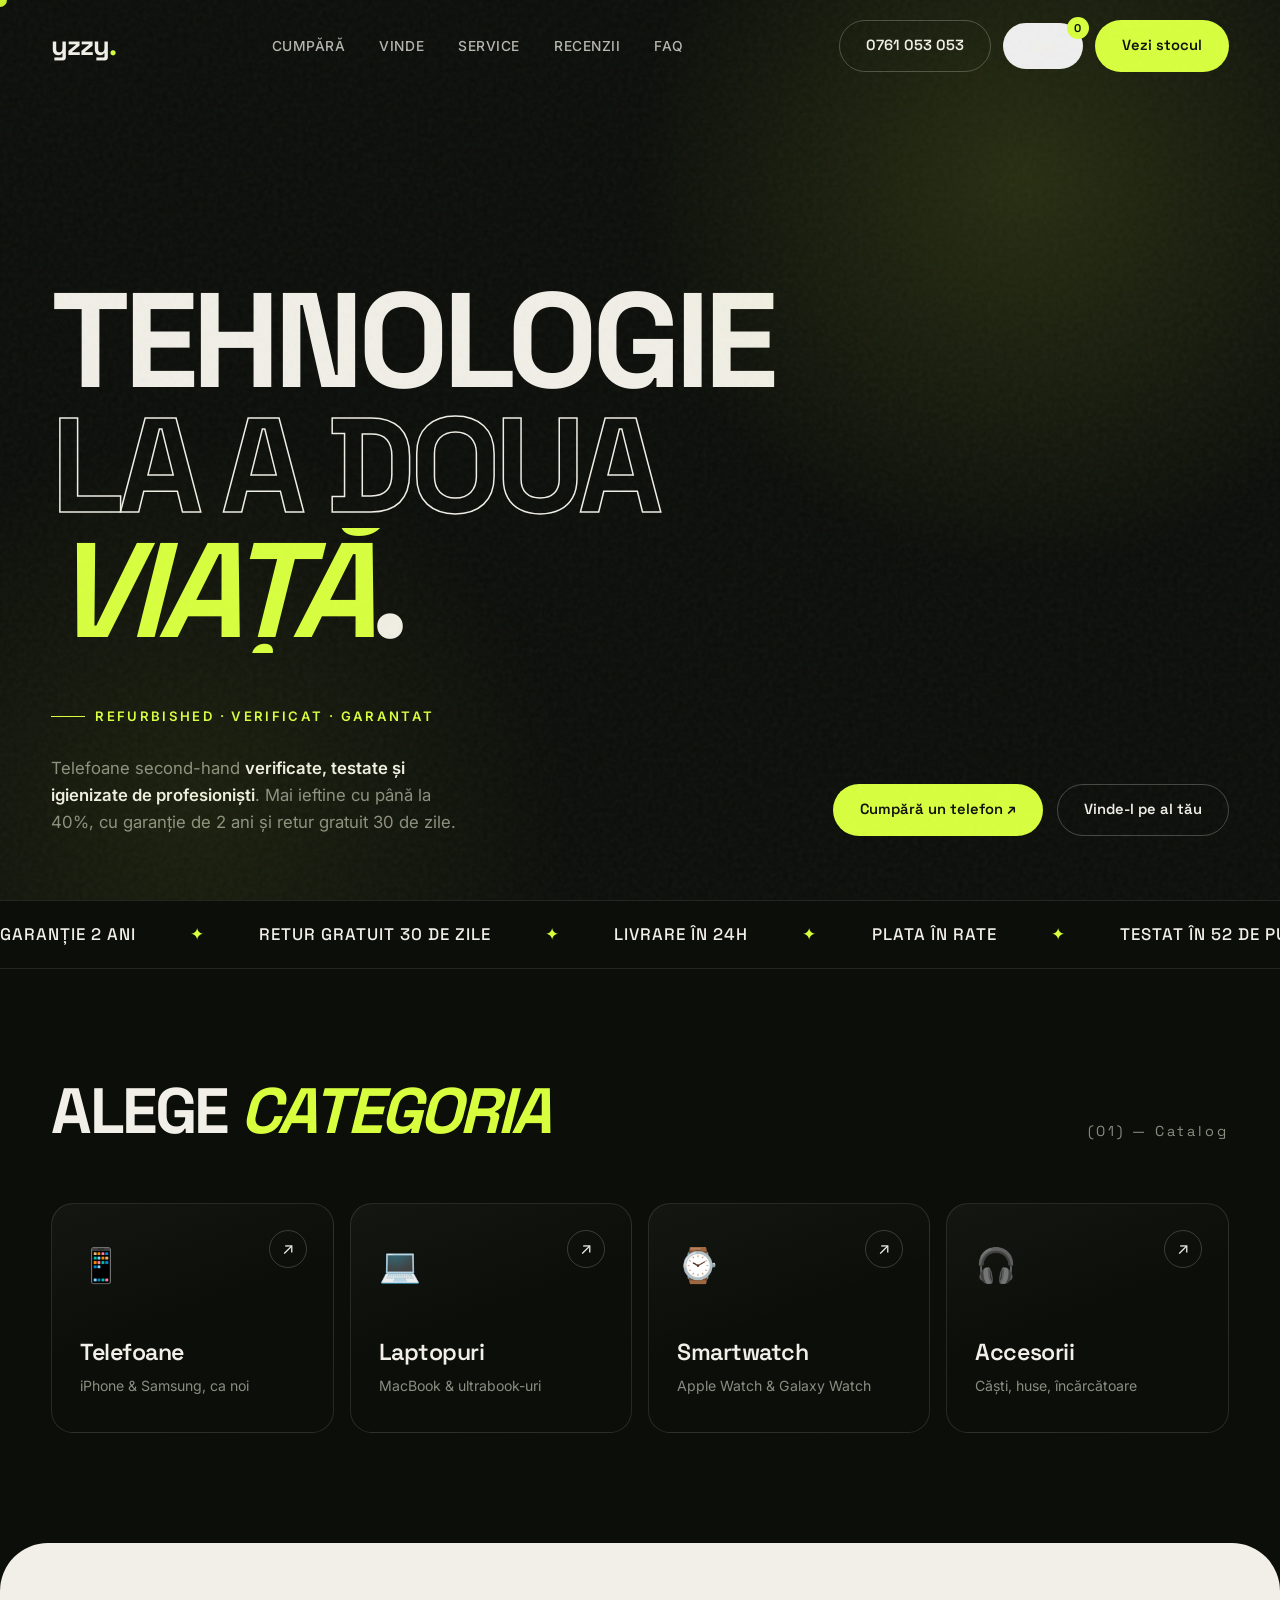
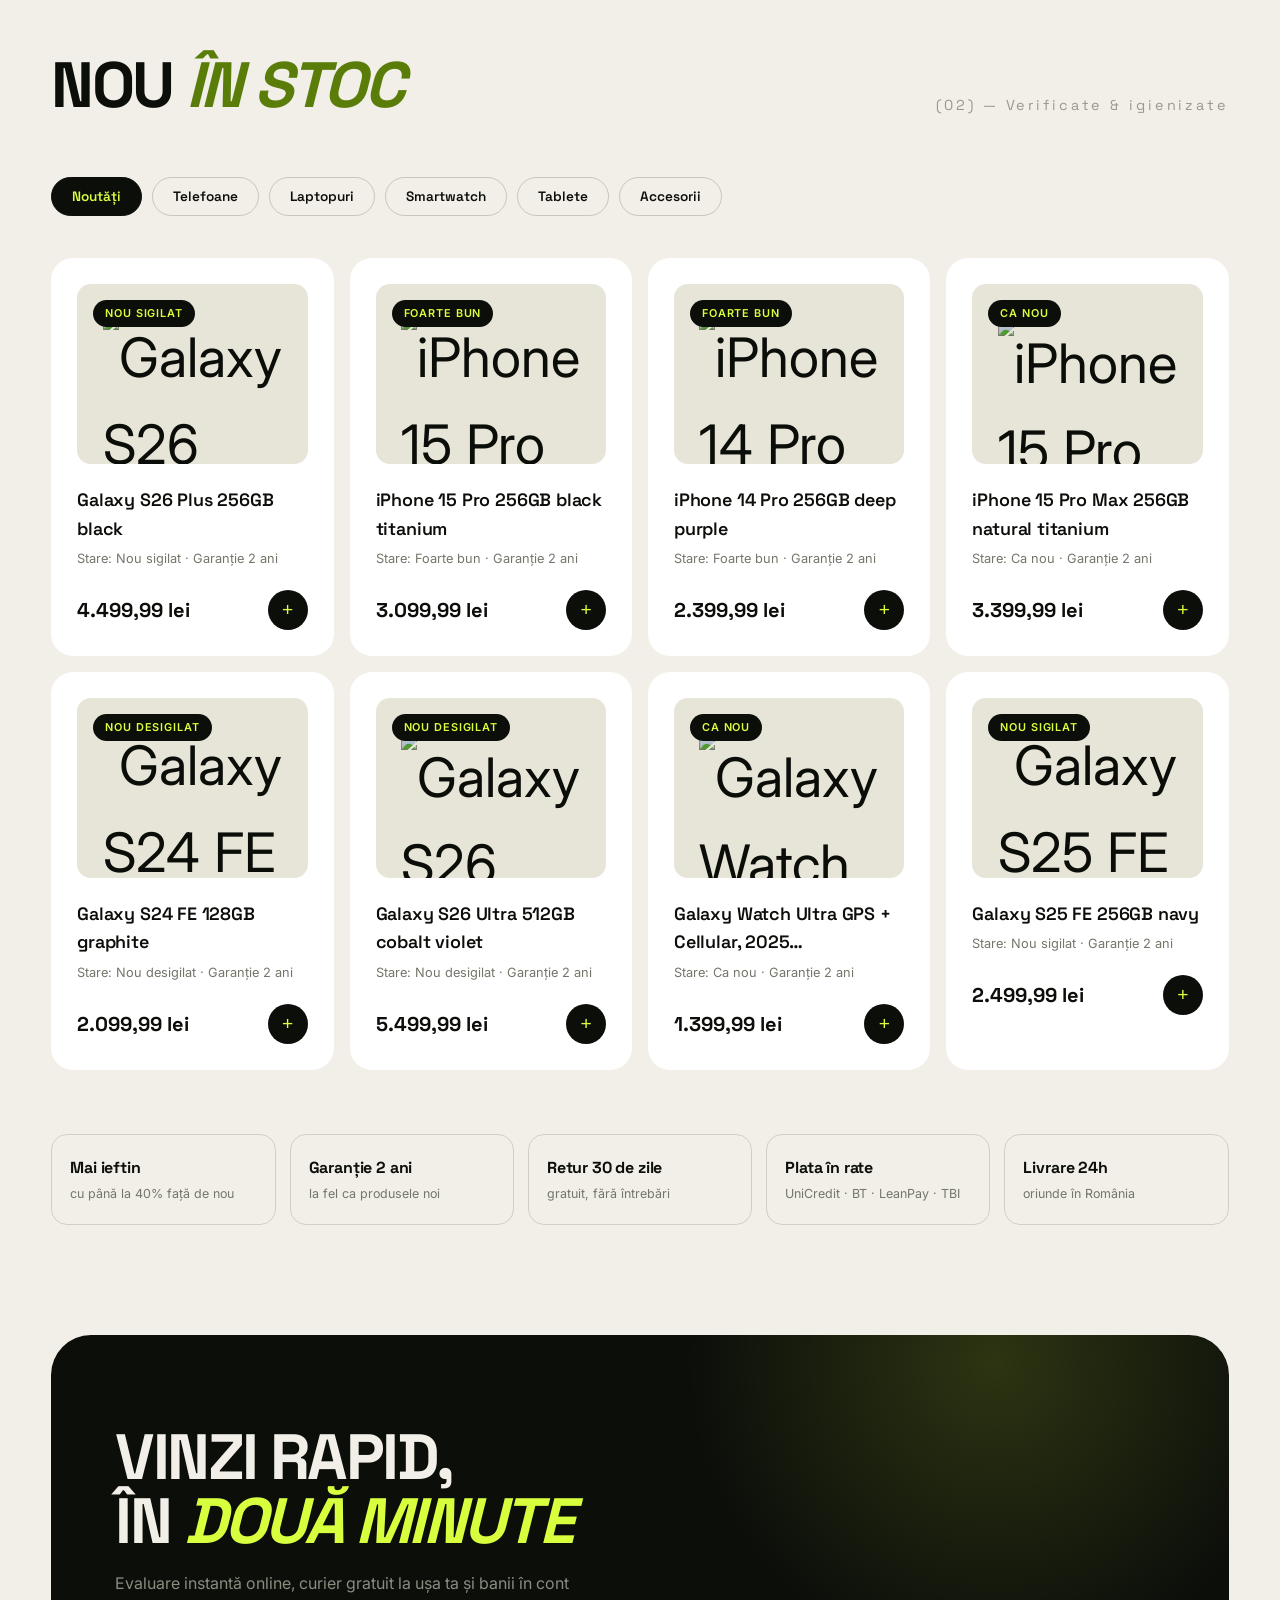
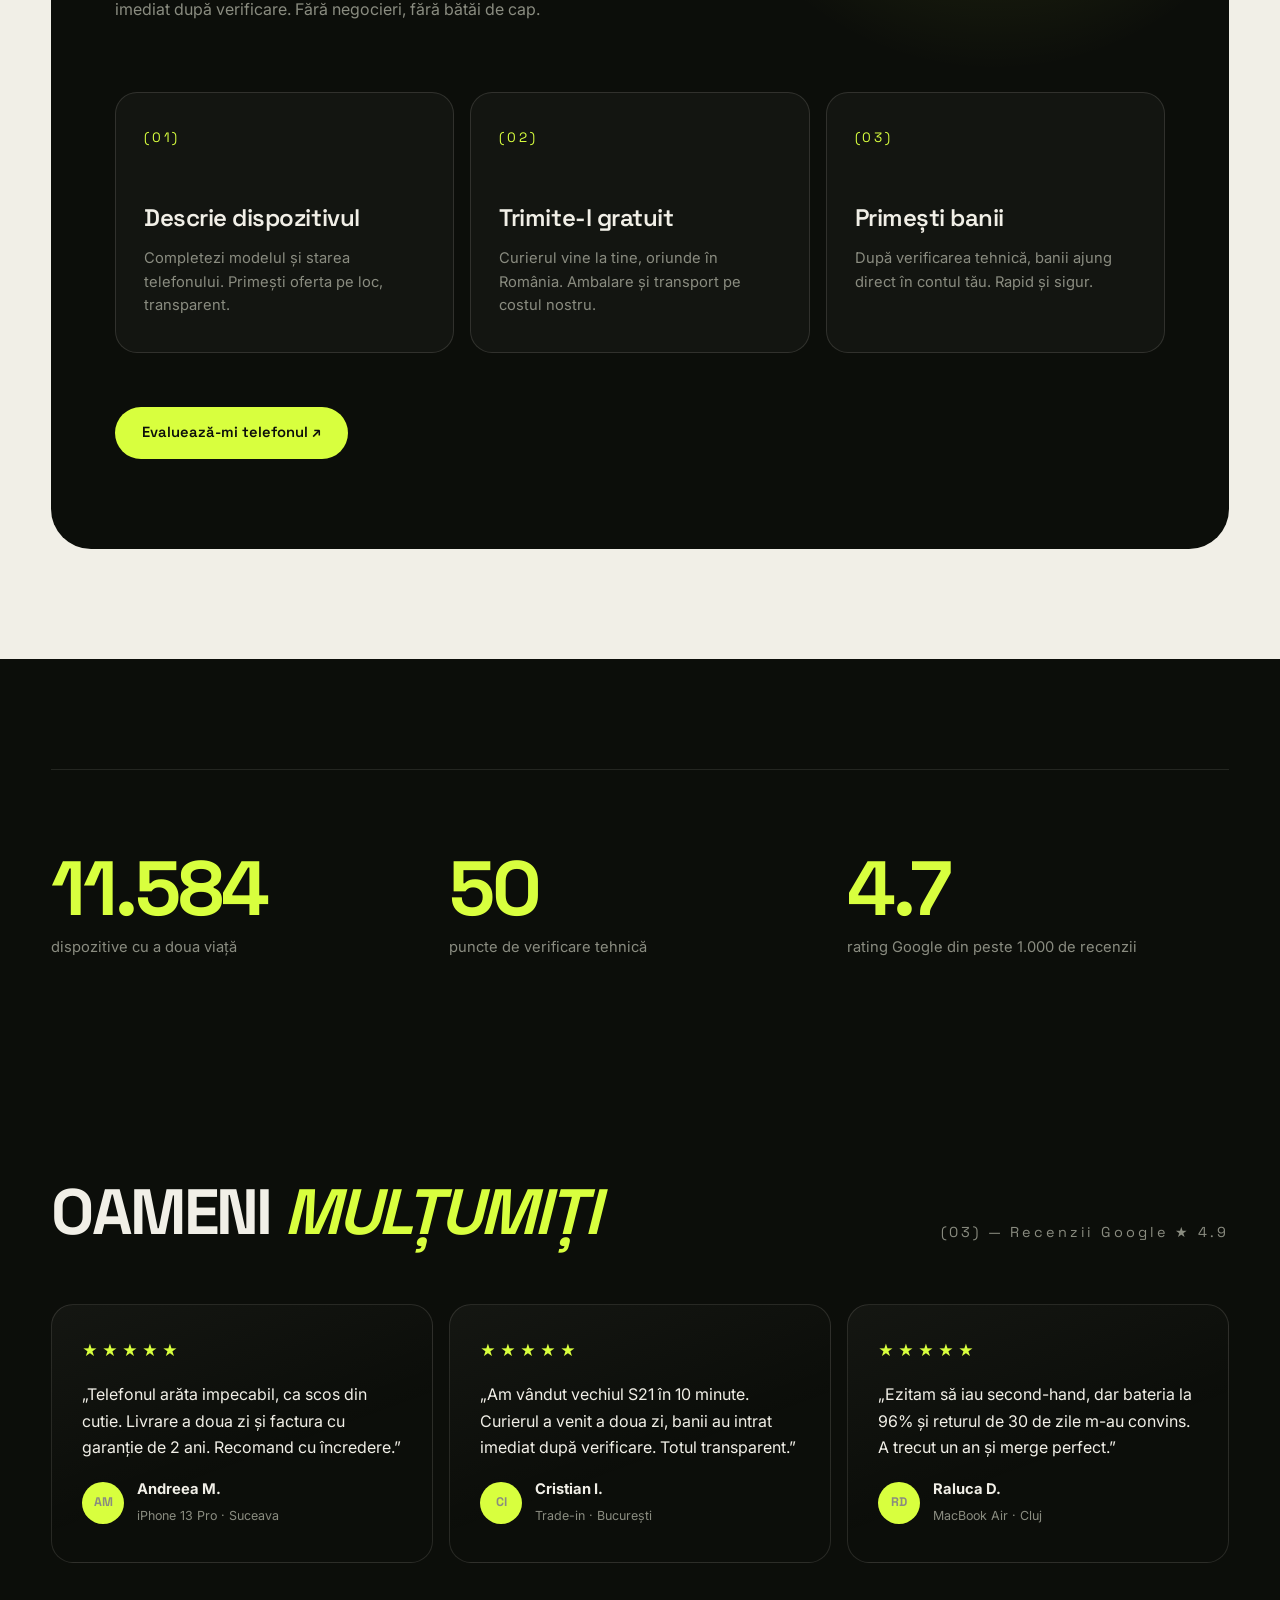
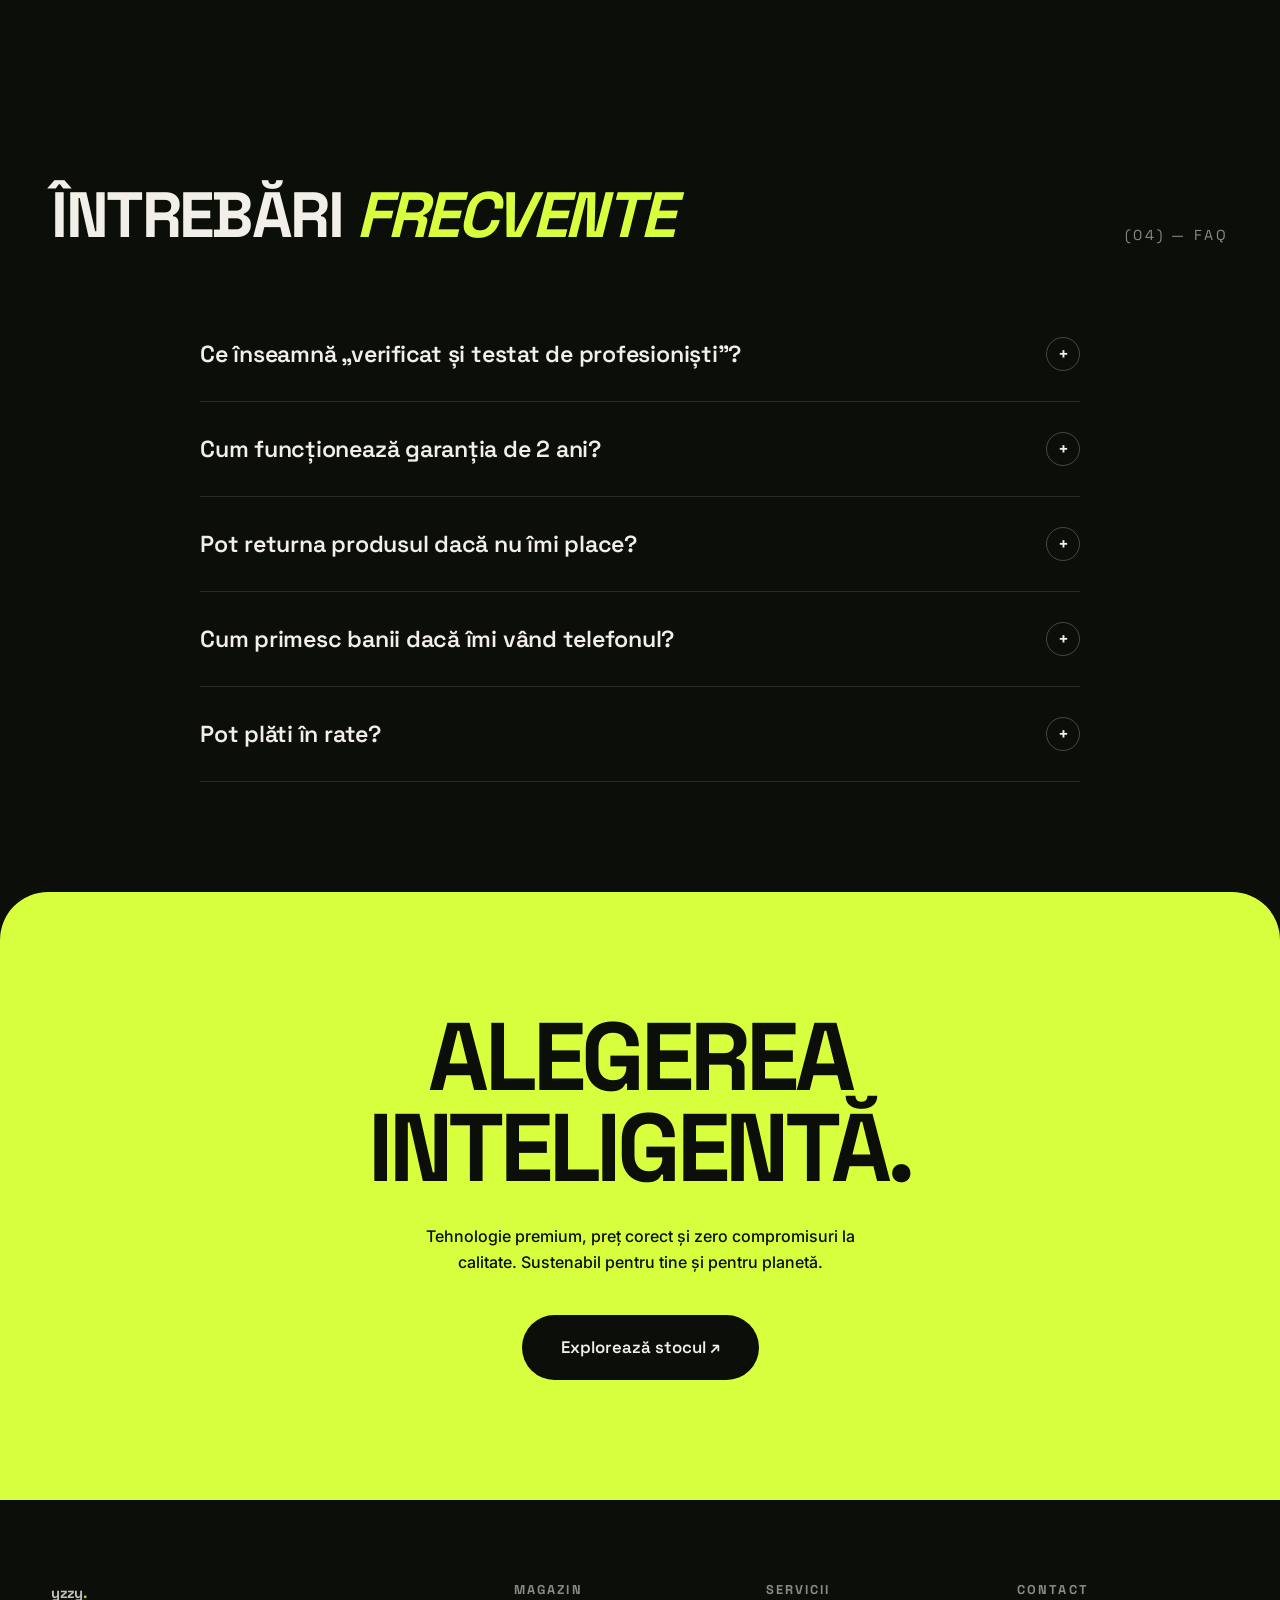
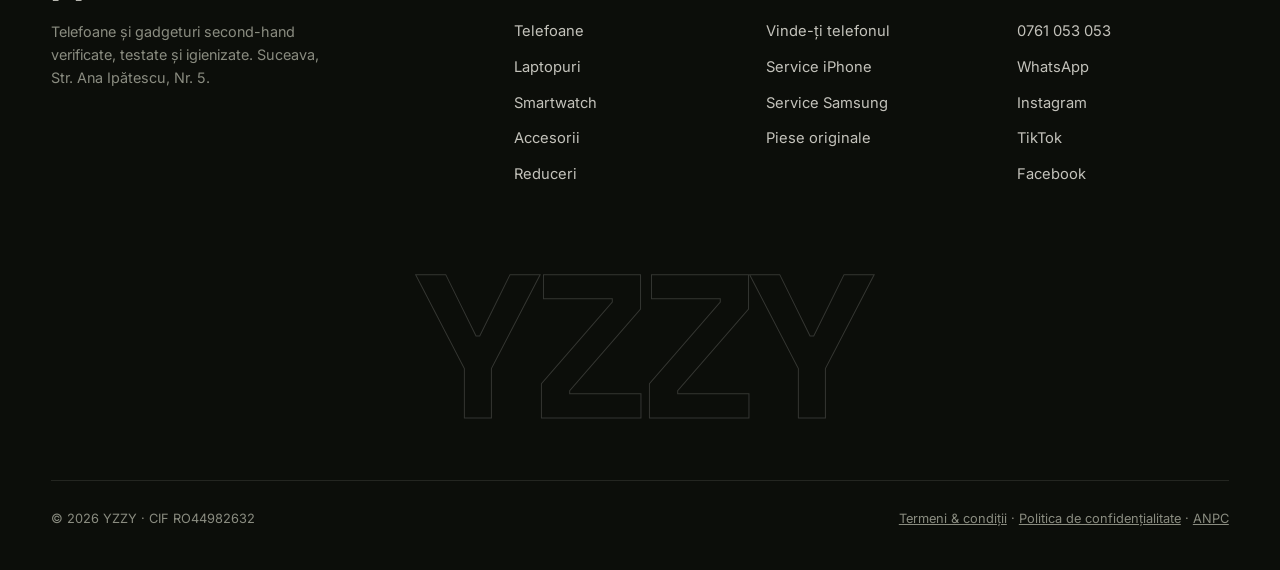
==== commit 5c4f4140: "Experienta completa in demo: pagina de produs (modal), cos demo, filtrare pe categorii cu catalog re" ====
--- a/index.html
+++ b/index.html
@@ -210,6 +210,55 @@
 .final p{max-width:480px;margin:0 auto 40px;font-weight:500}
 .final .btn-dark{font-size:1.05rem;padding:18px 38px}
 
+/* ---------- filtre categorie ---------- */
+.filters{display:flex;gap:10px;flex-wrap:wrap;margin-bottom:42px}
+.pill{font-family:var(--font-d);font-weight:600;font-size:.85rem;padding:10px 20px;border-radius:100px;border:1px solid rgba(12,14,10,.18);background:none;color:var(--ink);cursor:pointer;transition:background .25s,color .25s,border-color .25s}
+.pill:hover{border-color:var(--ink)}
+.pill.active{background:var(--ink);color:var(--lime);border-color:var(--ink)}
+
+/* ---------- modal produs ---------- */
+.overlay{position:fixed;inset:0;background:rgba(12,14,10,.65);backdrop-filter:blur(8px);opacity:0;pointer-events:none;transition:opacity .35s;z-index:200}
+.overlay.show{opacity:1;pointer-events:auto}
+.modal{position:fixed;inset:0;z-index:210;display:grid;place-items:center;pointer-events:none;padding:20px}
+.modal-card{background:var(--cream);color:var(--ink);border-radius:28px;max-width:900px;width:100%;max-height:88vh;overflow:auto;display:grid;grid-template-columns:1fr 1fr;opacity:0;transform:translateY(34px) scale(.97);transition:opacity .4s,transform .45s cubic-bezier(.22,1,.36,1);pointer-events:none;position:relative}
+.modal.show .modal-card{opacity:1;transform:none;pointer-events:auto}
+.modal-close{position:absolute;top:18px;right:18px;width:40px;height:40px;border-radius:50%;border:1px solid rgba(12,14,10,.2);background:var(--cream);font-size:1.3rem;cursor:pointer;display:grid;place-items:center;z-index:1}
+.modal-visual{background:var(--cream-2);display:grid;place-items:center;min-height:380px;padding:30px}
+.modal-visual img{max-width:86%;max-height:340px;object-fit:contain;mix-blend-mode:multiply}
+.modal-info{padding:44px 40px;display:flex;flex-direction:column;gap:14px}
+.modal-info .prod-tag{position:static;align-self:flex-start}
+.modal-info h3{font-family:var(--font-d);font-size:1.7rem;font-weight:700;letter-spacing:-.02em;line-height:1.15}
+.modal-price{font-family:var(--font-d);font-weight:700;font-size:1.7rem}
+.modal-price s{font-size:1rem;color:#a3a195;font-weight:400;margin-right:10px}
+.modal-info p.desc{color:#74766a;font-size:.92rem}
+.modal-perks{list-style:none;display:flex;flex-direction:column;gap:8px;font-size:.9rem;margin:6px 0}
+.modal-perks li::before{content:"✦";color:#5a7d0a;margin-right:10px}
+.modal-actions{display:flex;gap:12px;flex-wrap:wrap;margin-top:auto;padding-top:10px}
+.btn-outline-ink{border:1px solid rgba(12,14,10,.3);color:var(--ink)}
+.btn-outline-ink:hover{border-color:var(--ink)}
+@media(max-width:760px){.modal-card{grid-template-columns:1fr}.modal-visual{min-height:260px}}
+
+/* ---------- cos demo ---------- */
+#cartBtn{position:relative}
+.cart-count{position:absolute;top:-7px;right:-7px;min-width:22px;height:22px;border-radius:100px;background:var(--lime);color:var(--ink);font-size:.7rem;font-weight:700;display:grid;place-items:center;padding:0 5px;font-family:var(--font-d)}
+.drawer{position:fixed;top:0;right:0;bottom:0;width:min(430px,94vw);background:var(--ink);color:var(--cream);z-index:230;transform:translateX(105%);transition:transform .5s cubic-bezier(.22,1,.36,1);display:flex;flex-direction:column;padding:26px;border-left:1px solid rgba(241,239,231,.1)}
+.drawer.show{transform:none}
+.drawer-head{display:flex;justify-content:space-between;align-items:center;margin-bottom:22px}
+.drawer-head h4{font-family:var(--font-d);font-size:1.3rem;letter-spacing:-.02em}
+.drawer-close{width:38px;height:38px;border-radius:50%;border:1px solid rgba(241,239,231,.25);background:none;color:var(--cream);font-size:1.2rem;cursor:pointer}
+.drawer-items{flex:1;overflow:auto;display:flex;flex-direction:column;gap:14px}
+.d-item{display:flex;gap:14px;align-items:center;border:1px solid rgba(241,239,231,.1);border-radius:16px;padding:12px}
+.d-item .thumb{width:62px;height:62px;border-radius:10px;background:var(--cream);display:grid;place-items:center;flex:none}
+.d-item .thumb img{max-width:84%;max-height:84%;object-fit:contain;mix-blend-mode:multiply}
+.d-item b{font-size:.88rem;display:block;line-height:1.3}
+.d-item span{font-size:.82rem;color:var(--grey)}
+.d-item .rm{margin-left:auto;background:none;border:none;color:var(--grey);font-size:1.1rem;cursor:pointer}
+.d-item .rm:hover{color:var(--lime)}
+.drawer-empty{color:var(--grey);text-align:center;margin-top:40%}
+.drawer-foot{border-top:1px solid rgba(241,239,231,.12);padding-top:18px;margin-top:16px}
+.drawer-total{display:flex;justify-content:space-between;font-family:var(--font-d);font-weight:700;font-size:1.15rem;margin-bottom:14px}
+.drawer-note{font-size:.74rem;color:var(--grey);margin-top:10px;text-align:center}
+
 /* ---------- footer ---------- */
 footer{padding:80px 4vw 40px;background:var(--ink)}
 .foot-grid{display:grid;grid-template-columns:2fr 1fr 1fr 1fr;gap:40px;margin-bottom:70px}
@@ -239,7 +288,8 @@
   </ul>
   <div class="nav-cta">
     <a class="btn btn-ghost" href="https://wa.me/+40761053053">0761 053 053</a>
-    <a class="btn btn-lime" href="https://yzzy.ro/magazin/categorie-telefoane/">Vezi stocul</a>
+    <button class="btn btn-ghost" id="cartBtn">Coș<span class="cart-count" id="cartCount">0</span></button>
+    <a class="btn btn-lime" href="#cumpara">Vezi stocul</a>
   </div>
 </nav>
 
@@ -259,7 +309,7 @@
       <p class="hero-sub">Telefoane second-hand <strong>verificate, testate și igienizate de profesioniști</strong>. Mai ieftine cu până la 40%, cu garanție de 2 ani și retur gratuit 30 de zile.</p>
     </div>
     <div class="hero-actions">
-      <a class="btn btn-lime" href="https://yzzy.ro/magazin/categorie-telefoane/">Cumpără un telefon ↗</a>
+      <a class="btn btn-lime" href="#cumpara">Cumpără un telefon ↗</a>
       <a class="btn btn-ghost" href="#vinde">Vinde-l pe al tău</a>
     </div>
   </div>
@@ -282,10 +332,10 @@
     <span class="section-num">(01) — Catalog</span>
   </div>
   <div class="cat-grid">
-    <a class="cat-card reveal" href="https://yzzy.ro/magazin/categorie-telefoane/"><span class="emoji">📱</span><div><h3>Telefoane</h3><p>iPhone & Samsung, ca noi</p></div><span class="arrow">↗</span></a>
-    <a class="cat-card reveal" href="https://yzzy.ro/magazin/categorie-laptopuri/"><span class="emoji">💻</span><div><h3>Laptopuri</h3><p>MacBook & ultrabook-uri</p></div><span class="arrow">↗</span></a>
-    <a class="cat-card reveal" href="https://yzzy.ro/magazin/categorie-smart-watch/"><span class="emoji">⌚</span><div><h3>Smartwatch</h3><p>Apple Watch & Galaxy Watch</p></div><span class="arrow">↗</span></a>
-    <a class="cat-card reveal" href="https://yzzy.ro/categorie/accesorii/"><span class="emoji">🎧</span><div><h3>Accesorii</h3><p>Căști, huse, încărcătoare</p></div><span class="arrow">↗</span></a>
+    <a class="cat-card reveal" data-cat="telefoane" href="https://yzzy.ro/magazin/categorie-telefoane/"><span class="emoji">📱</span><div><h3>Telefoane</h3><p>iPhone & Samsung, ca noi</p></div><span class="arrow">↗</span></a>
+    <a class="cat-card reveal" data-cat="laptopuri" href="https://yzzy.ro/magazin/categorie-laptopuri/"><span class="emoji">💻</span><div><h3>Laptopuri</h3><p>MacBook & ultrabook-uri</p></div><span class="arrow">↗</span></a>
+    <a class="cat-card reveal" data-cat="smartwatch" href="https://yzzy.ro/magazin/categorie-smart-watch/"><span class="emoji">⌚</span><div><h3>Smartwatch</h3><p>Apple Watch & Galaxy Watch</p></div><span class="arrow">↗</span></a>
+    <a class="cat-card reveal" data-cat="accesorii" href="https://yzzy.ro/categorie/accesorii/"><span class="emoji">🎧</span><div><h3>Accesorii</h3><p>Căști, huse, încărcătoare</p></div><span class="arrow">↗</span></a>
   </div>
 </section>
 
@@ -293,6 +343,14 @@
   <div class="section-head reveal">
     <h2 class="section-title">Nou <em>în stoc</em></h2>
     <span class="section-num">(02) — Verificate & igienizate</span>
+  </div>
+  <div class="filters reveal" id="filters">
+    <button class="pill active" data-cat="noutati">Noutăți</button>
+    <button class="pill" data-cat="telefoane">Telefoane</button>
+    <button class="pill" data-cat="laptopuri">Laptopuri</button>
+    <button class="pill" data-cat="smartwatch">Smartwatch</button>
+    <button class="pill" data-cat="tablete">Tablete</button>
+    <button class="pill" data-cat="accesorii">Accesorii</button>
   </div>
   <div class="prod-grid" id="prodGrid">
     <article class="prod-card reveal" data-href="https://yzzy.ro/magazin/categorie-telefoane/">
@@ -398,7 +456,7 @@
 <section class="final">
   <h2 class="reveal">Alegerea<br>inteligentă.</h2>
   <p class="reveal">Tehnologie premium, preț corect și zero compromisuri la calitate. Sustenabil pentru tine și pentru planetă.</p>
-  <a class="btn btn-dark reveal" href="https://yzzy.ro/magazin/categorie-telefoane/">Explorează stocul ↗</a>
+  <a class="btn btn-dark reveal" href="#cumpara">Explorează stocul ↗</a>
 </section>
 
 <footer>
@@ -427,33 +485,142 @@
   </div>
 </footer>
 
+<div class="overlay" id="overlay"></div>
+<div class="modal" id="modal">
+  <div class="modal-card">
+    <button class="modal-close" id="modalClose" aria-label="Închide">×</button>
+    <div class="modal-visual"><img id="mImg" src="" alt=""></div>
+    <div class="modal-info">
+      <span class="prod-tag" id="mTag"></span>
+      <h3 id="mName"></h3>
+      <span class="modal-price" id="mPrice"></span>
+      <p class="desc" id="mDesc"></p>
+      <ul class="modal-perks">
+        <li>Garanție 2 ani, ca la produsele noi</li>
+        <li>Retur gratuit 30 de zile</li>
+        <li>Livrare în 24h oriunde în România</li>
+        <li>Verificat în 52 de puncte & igienizat</li>
+      </ul>
+      <div class="modal-actions">
+        <button class="btn btn-dark" id="mAdd">Adaugă în coș</button>
+        <a class="btn btn-outline-ink" id="mLink" href="#" target="_blank" rel="noopener">Vezi pe yzzy.ro ↗</a>
+      </div>
+    </div>
+  </div>
+</div>
+<aside class="drawer" id="drawer">
+  <div class="drawer-head"><h4>Coșul tău</h4><button class="drawer-close" id="drawerClose" aria-label="Închide">×</button></div>
+  <div class="drawer-items" id="drawerItems"></div>
+  <div class="drawer-foot">
+    <div class="drawer-total"><span>Total</span><span id="cartTotal">0 lei</span></div>
+    <a class="btn btn-lime" id="checkoutBtn" style="width:100%;justify-content:center" href="https://yzzy.ro/magazin/categorie-telefoane/" target="_blank" rel="noopener">Finalizează comanda ↗</a>
+    <p class="drawer-note">Demo de design — comanda reală se finalizează pe platforma YZZY.</p>
+  </div>
+</aside>
+
 <script src="products.js"></script>
 <script>
-// produse reale din Store API-ul yzzy.ro, coapte in products.js la build;
-// gasit pe acelasi domeniu cu magazinul, fetch-ul live de mai jos le actualizeaza
+// catalog real din Store API-ul yzzy.ro, copt in products.js la build (vezi fetch_products.py)
+const CATALOG=window.YZZY_CATALOG||{noutati:window.YZZY_PRODUCTS||[]};
 const fmtLei=v=>new Intl.NumberFormat('ro-RO',{maximumFractionDigits:2}).format(v/100)+' lei';
-function renderProducts(list){
-  const grid=document.getElementById('prodGrid');
-  if(!grid||!list||!list.length)return;
-  grid.innerHTML=list.map(p=>{
+let activeList=[];
+function tagFor(p){
+  const pr=p.prices;
+  return p.on_sale&&pr.regular_price!==pr.price
+    ?('-'+Math.round((1-pr.price/pr.regular_price)*100)+'%'):p.condition;
+}
+function renderProducts(key){
+  const grid=document.getElementById('prodGrid'),list=CATALOG[key]||[];
+  if(!grid||!list.length)return;
+  activeList=list;
+  grid.innerHTML=list.map((p,i)=>{
     const pr=p.prices,sale=p.on_sale&&pr.regular_price!==pr.price;
-    const tag=sale?('-'+Math.round((1-pr.price/pr.regular_price)*100)+'%'):p.condition;
-    return `<article class="prod-card reveal in" data-href="${p.url}">
-      <div class="prod-visual"><span class="prod-tag">${tag}</span><img src="${p.image}" alt="${p.name}"></div>
+    return `<article class="prod-card" data-idx="${i}">
+      <div class="prod-visual"><span class="prod-tag">${tagFor(p)}</span><img src="${p.image}" alt="${p.name}"></div>
       <h4>${p.name}</h4>
       <span class="prod-state">Stare: ${p.condition} · Garanție 2 ani</span>
-      <div class="prod-foot"><span class="prod-price">${sale?`<s>${fmtLei(pr.regular_price)}</s>`:''}${fmtLei(pr.price)}</span><button class="prod-add" aria-label="Vezi produsul">+</button></div>
+      <div class="prod-foot"><span class="prod-price">${sale?`<s>${fmtLei(pr.regular_price)}</s>`:''}${fmtLei(pr.price)}</span><button class="prod-add" aria-label="Adaugă în coș">+</button></div>
     </article>`}).join('');
 }
-renderProducts(window.YZZY_PRODUCTS);
+renderProducts('noutati');
+
+// filtre categorie: pills + cardurile mari de categorie
+function selectCategory(key){
+  document.querySelectorAll('.pill').forEach(x=>x.classList.toggle('active',x.dataset.cat===key));
+  renderProducts(key);
+}
+document.querySelectorAll('.pill').forEach(b=>b.addEventListener('click',()=>selectCategory(b.dataset.cat)));
+document.querySelectorAll('.cat-card[data-cat]').forEach(c=>c.addEventListener('click',e=>{
+  e.preventDefault();
+  selectCategory(c.dataset.cat);
+  document.querySelector('#cumpara').scrollIntoView({behavior:'smooth'});
+}));
+
+// modal produs + cos demo
+const overlay=document.getElementById('overlay'),modal=document.getElementById('modal'),drawer=document.getElementById('drawer');
+let modalProduct=null;
+function openModal(p){
+  modalProduct=p;
+  const pr=p.prices,sale=p.on_sale&&pr.regular_price!==pr.price;
+  document.getElementById('mImg').src=p.image_full||p.image;
+  document.getElementById('mImg').alt=p.name;
+  document.getElementById('mTag').textContent=tagFor(p);
+  document.getElementById('mName').textContent=p.name;
+  document.getElementById('mPrice').innerHTML=(sale?`<s>${fmtLei(pr.regular_price)}</s>`:'')+fmtLei(pr.price);
+  document.getElementById('mDesc').textContent=p.desc||'Dispozitiv verificat tehnic, igienizat profesional și pregătit pentru a doua viață.';
+  document.getElementById('mLink').href=p.url;
+  drawer.classList.remove('show');
+  overlay.classList.add('show');modal.classList.add('show');
+  document.body.style.overflow='hidden';
+}
+function closeAll(){
+  overlay.classList.remove('show');modal.classList.remove('show');drawer.classList.remove('show');
+  document.body.style.overflow='';
+}
+overlay.addEventListener('click',closeAll);
+document.getElementById('modalClose').addEventListener('click',closeAll);
+document.getElementById('drawerClose').addEventListener('click',closeAll);
+addEventListener('keydown',e=>{if(e.key==='Escape')closeAll()});
+
+let cart=[];
+try{cart=JSON.parse(localStorage.getItem('yzzyCart'))||[]}catch(e){}
+function saveCart(){localStorage.setItem('yzzyCart',JSON.stringify(cart))}
+function renderCart(){
+  document.getElementById('cartCount').textContent=cart.length;
+  const box=document.getElementById('drawerItems');
+  box.innerHTML=cart.length?cart.map((it,i)=>`<div class="d-item">
+      <span class="thumb"><img src="${it.image}" alt=""></span>
+      <div><b>${it.name}</b><span>${fmtLei(it.price)}</span></div>
+      <button class="rm" data-i="${i}" aria-label="Șterge">×</button>
+    </div>`).join(''):'<p class="drawer-empty">Coșul e gol deocamdată.</p>';
+  document.getElementById('cartTotal').textContent=fmtLei(cart.reduce((s,it)=>s+it.price,0));
+  if(cart.length)document.getElementById('checkoutBtn').href=cart[0].url;
+}
+function openDrawer(){
+  modal.classList.remove('show');
+  overlay.classList.add('show');drawer.classList.add('show');
+  document.body.style.overflow='hidden';
+}
+function addToCart(p){
+  cart.push({name:p.name,price:+p.prices.price,image:p.image,url:p.url});
+  saveCart();renderCart();openDrawer();
+}
+document.getElementById('cartBtn').addEventListener('click',openDrawer);
+document.getElementById('mAdd').addEventListener('click',()=>{if(modalProduct)addToCart(modalProduct)});
+document.getElementById('drawerItems').addEventListener('click',e=>{
+  const rm=e.target.closest('.rm');
+  if(rm){cart.splice(+rm.dataset.i,1);saveCart();renderCart()}
+});
+renderCart();
+
+// click pe card: "+" adauga in cos, restul deschide pagina de produs (modal)
 document.getElementById('prodGrid').addEventListener('click',e=>{
-  const c=e.target.closest('.prod-card[data-href]');
-  if(c)location.href=c.dataset.href;
+  const card=e.target.closest('.prod-card');
+  if(!card)return;
+  const p=activeList[+card.dataset.idx];
+  if(!p)return;
+  if(e.target.closest('.prod-add'))addToCart(p);else openModal(p);
 });
-fetch('https://yzzy.ro/wp-json/wc/store/v1/products?per_page=8&orderby=date&order=desc')
-  .then(r=>r.json())
-  .then(d=>renderProducts(d.map(p=>({name:p.name,condition:'Verificat YZZY',prices:p.prices,on_sale:p.on_sale,image:p.images[0]?.thumbnail||p.images[0]?.src,url:p.permalink}))))
-  .catch(()=>{});
 
 // nav scroll state
 const nav=document.getElementById('nav');
@@ -462,21 +629,13 @@
 // custom cursor
 const cur=document.getElementById('cursor');
 addEventListener('mousemove',e=>{cur.style.left=e.clientX+'px';cur.style.top=e.clientY+'px'});
-document.querySelectorAll('a,button').forEach(el=>{
-  el.addEventListener('mouseenter',()=>cur.classList.add('is-hover'));
-  el.addEventListener('mouseleave',()=>cur.classList.remove('is-hover'));
-});
+document.addEventListener('mouseover',e=>cur.classList.toggle('is-hover',!!e.target.closest('a,button,.prod-card')));
 
 // reveal on scroll
 const io=new IntersectionObserver(es=>es.forEach(e=>{
   if(e.isIntersecting){e.target.classList.add('in');io.unobserve(e.target)}
 }),{threshold:.12});
 document.querySelectorAll('.reveal').forEach(el=>io.observe(el));
-
-// product cards link to the live shop
-document.querySelectorAll('.prod-card[data-href]').forEach(card=>{
-  card.addEventListener('click',()=>location.href=card.dataset.href);
-});
 
 // FAQ accordion
 document.querySelectorAll('.faq-q').forEach(btn=>{
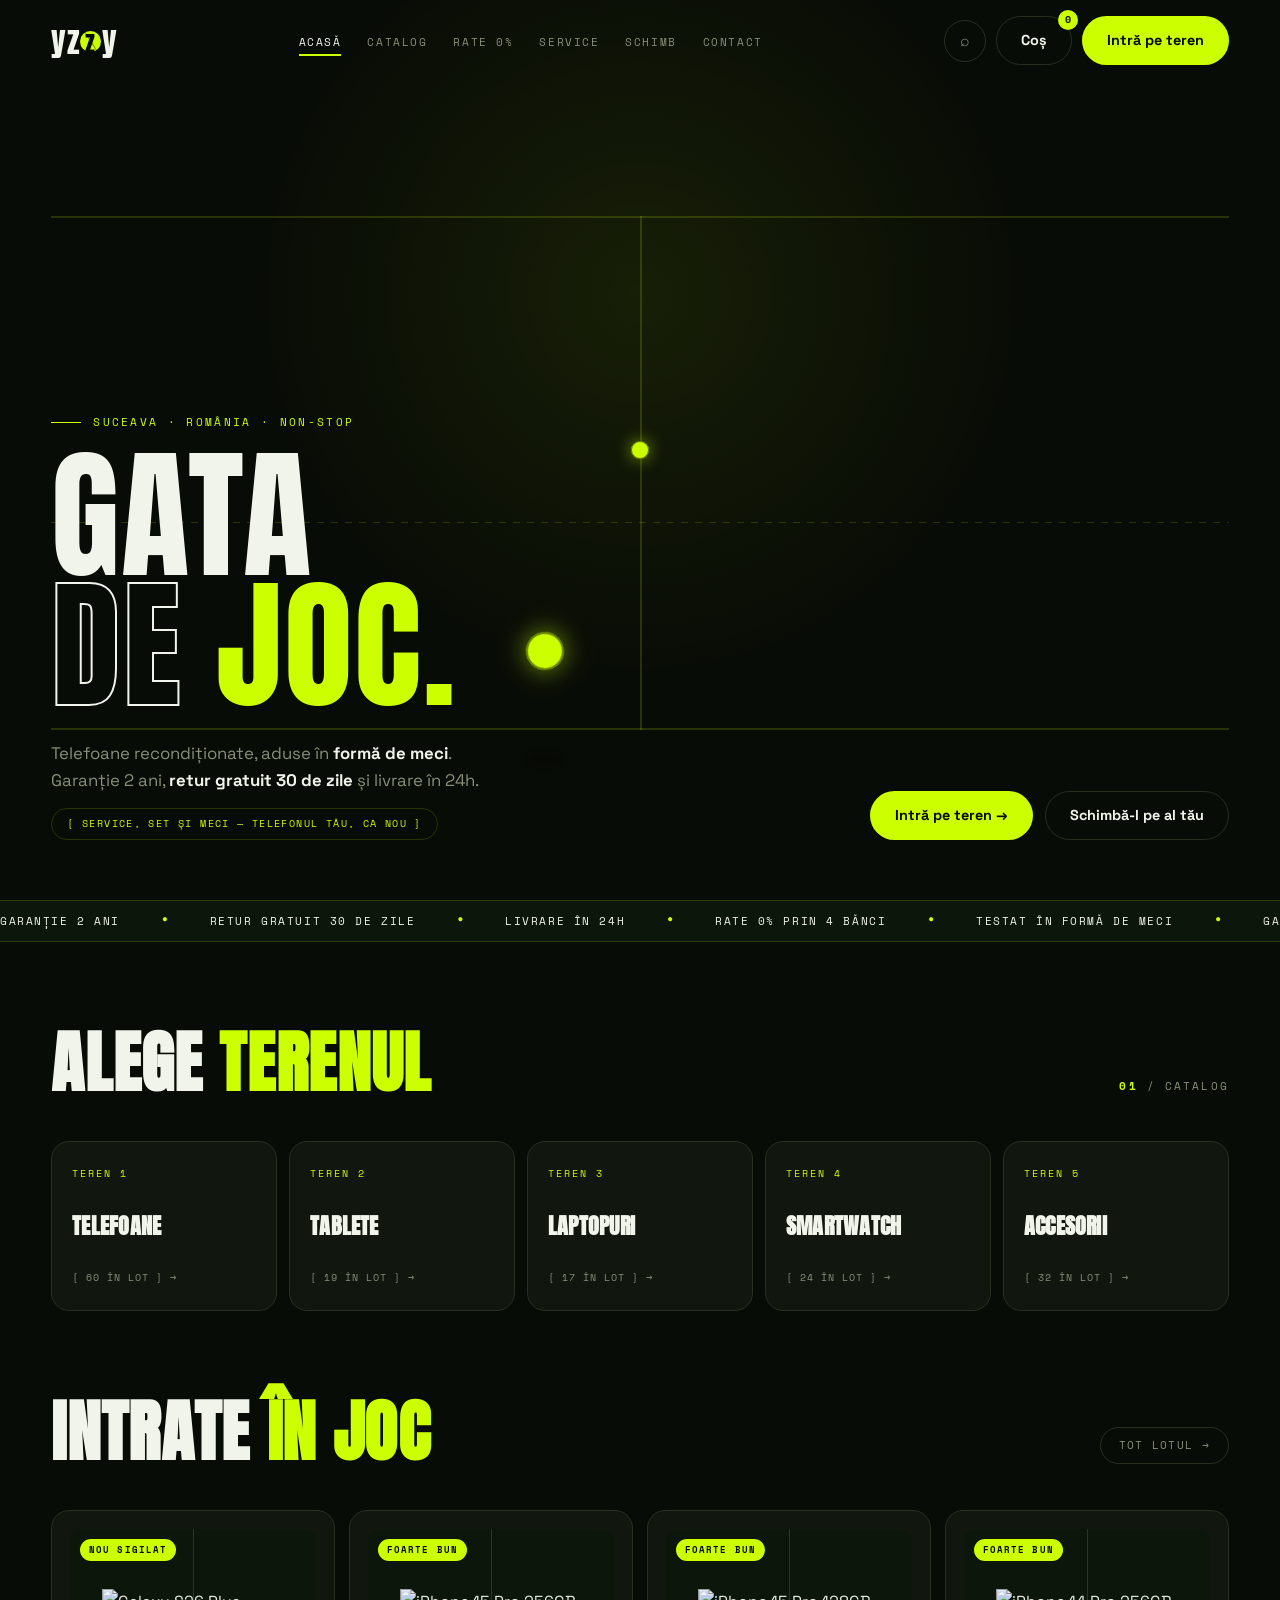
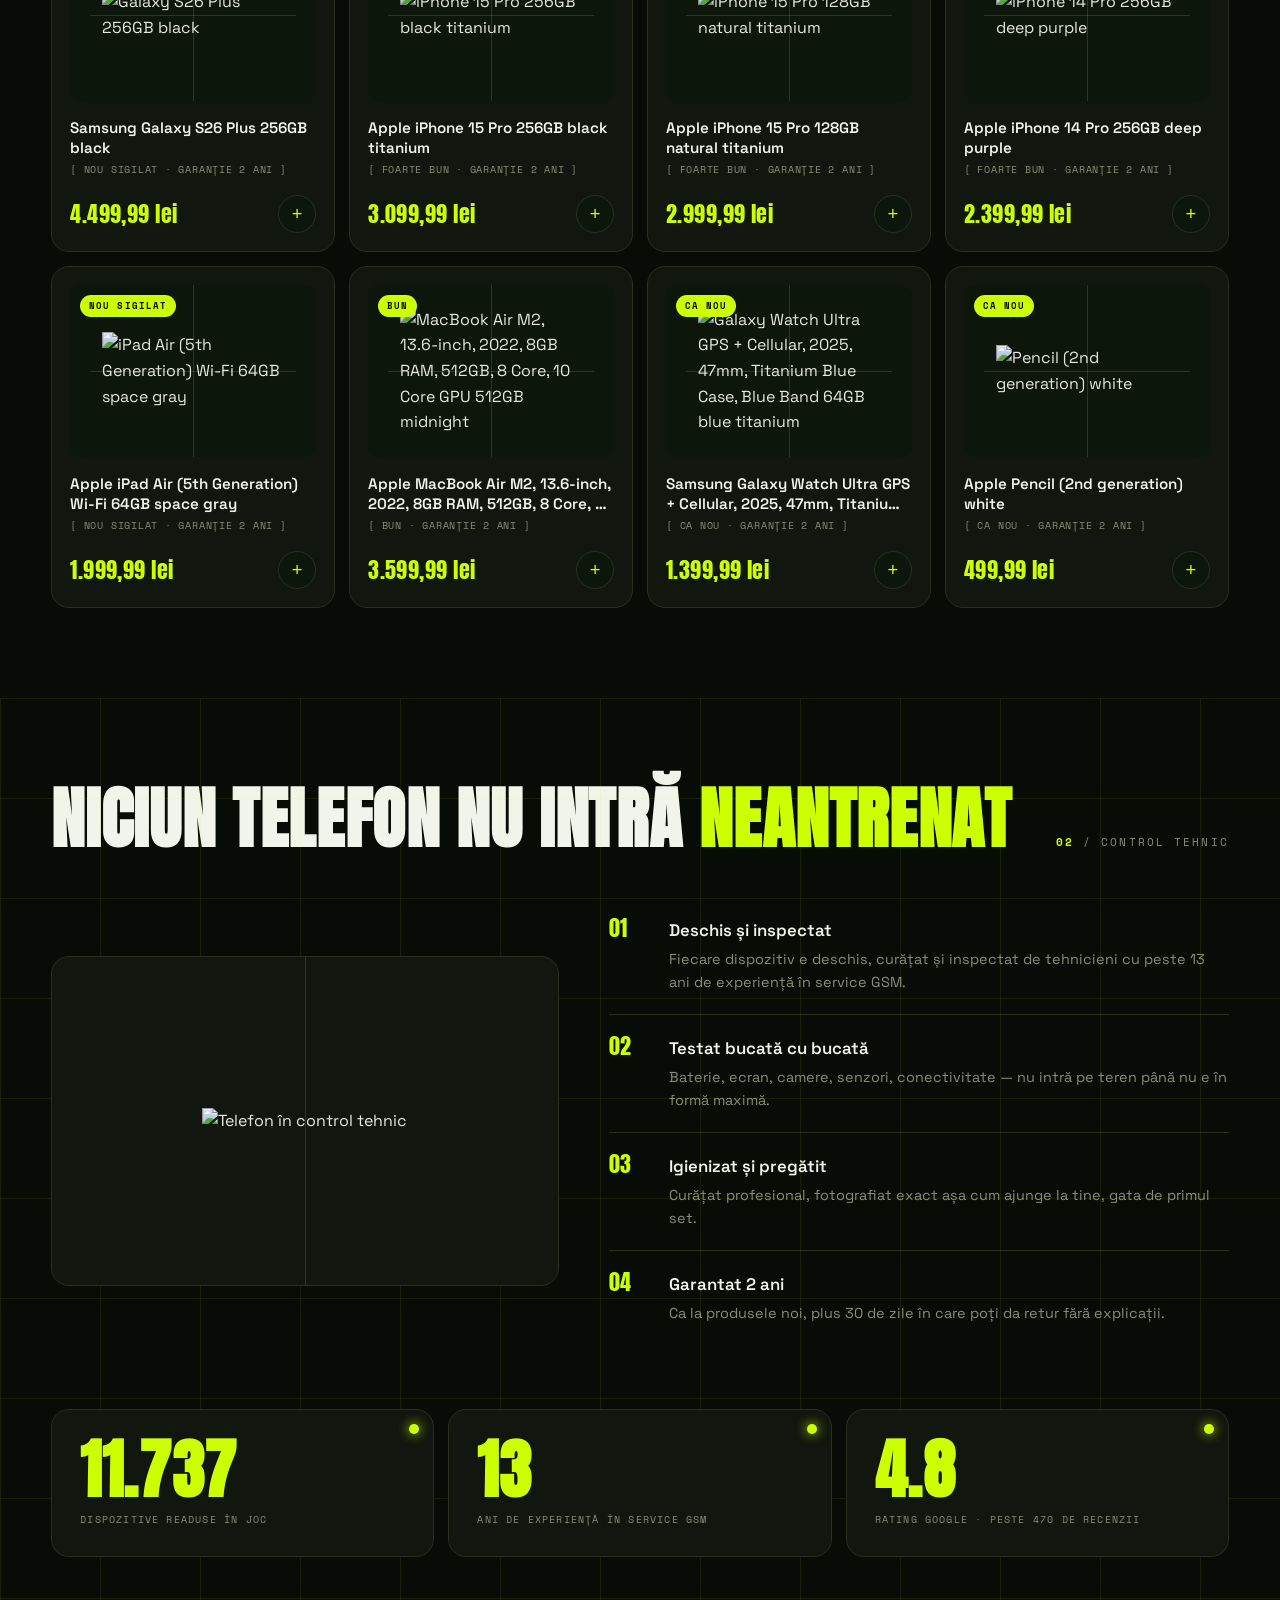
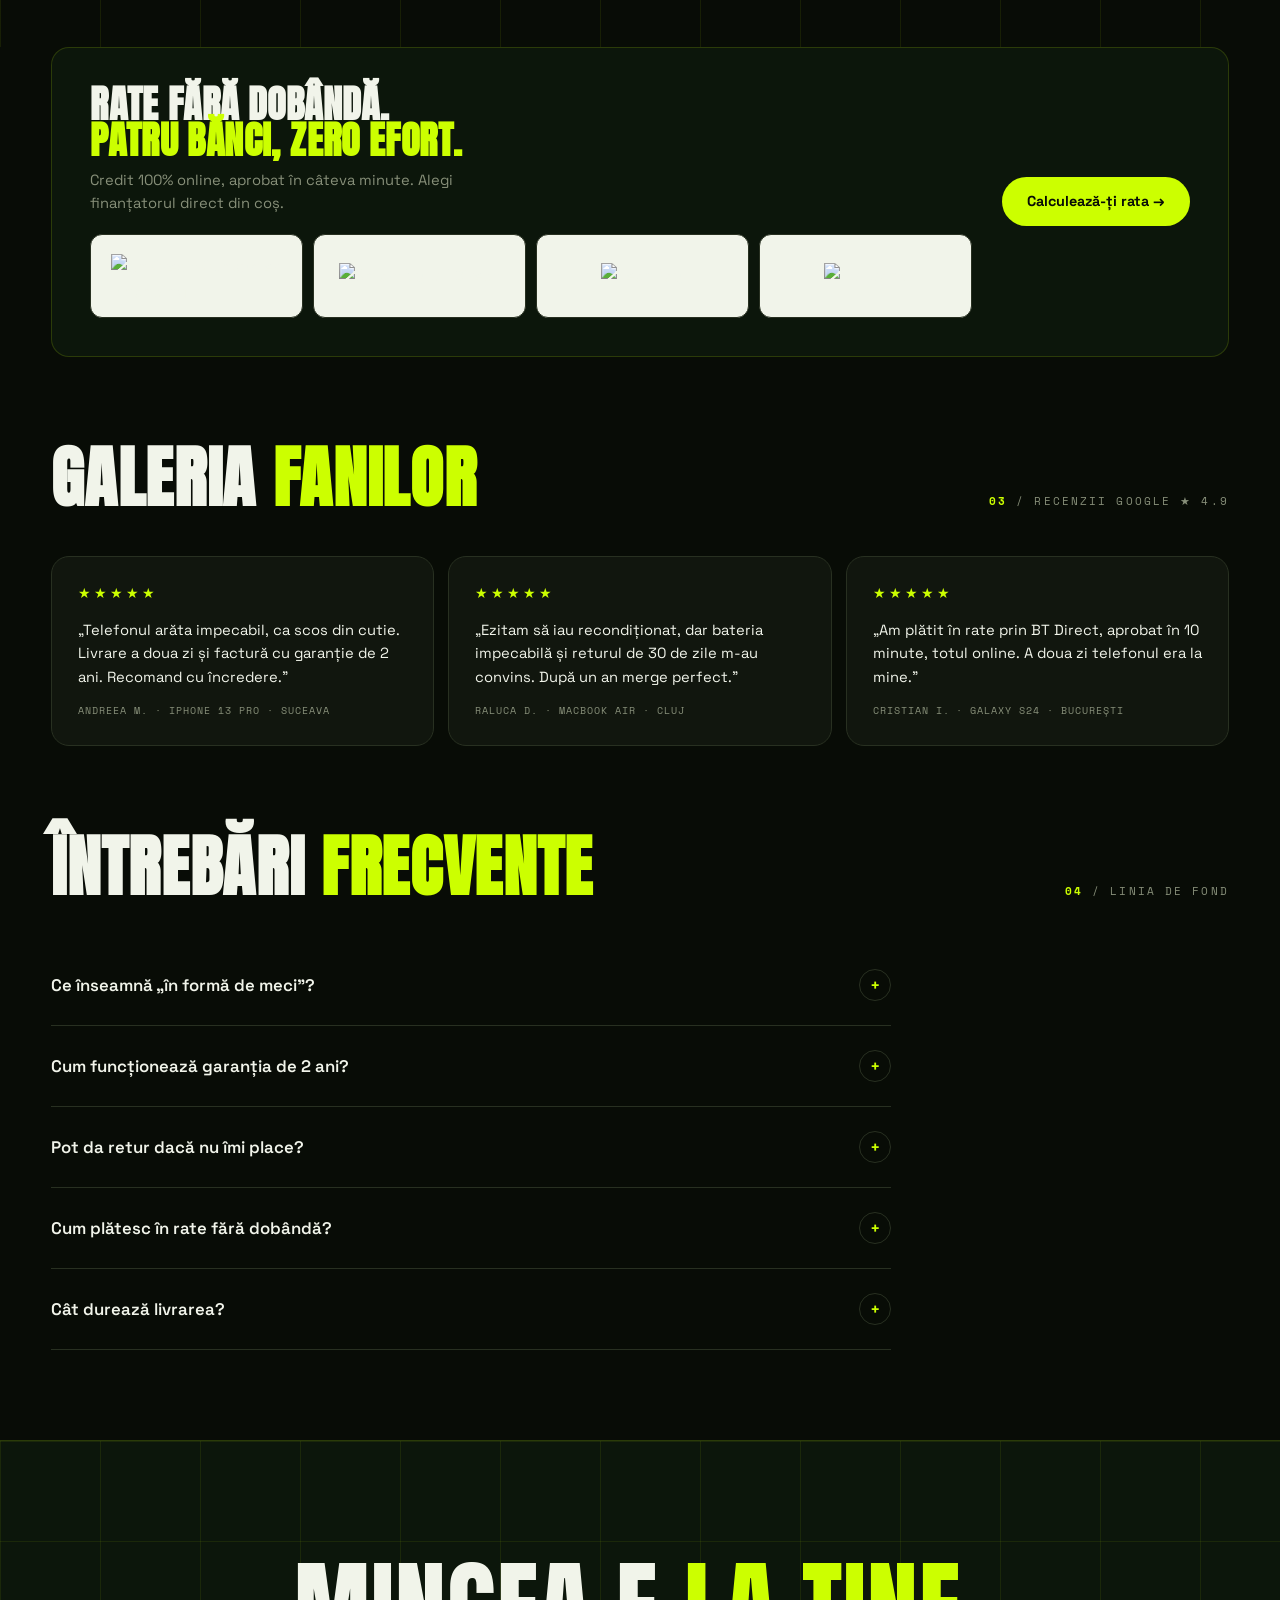
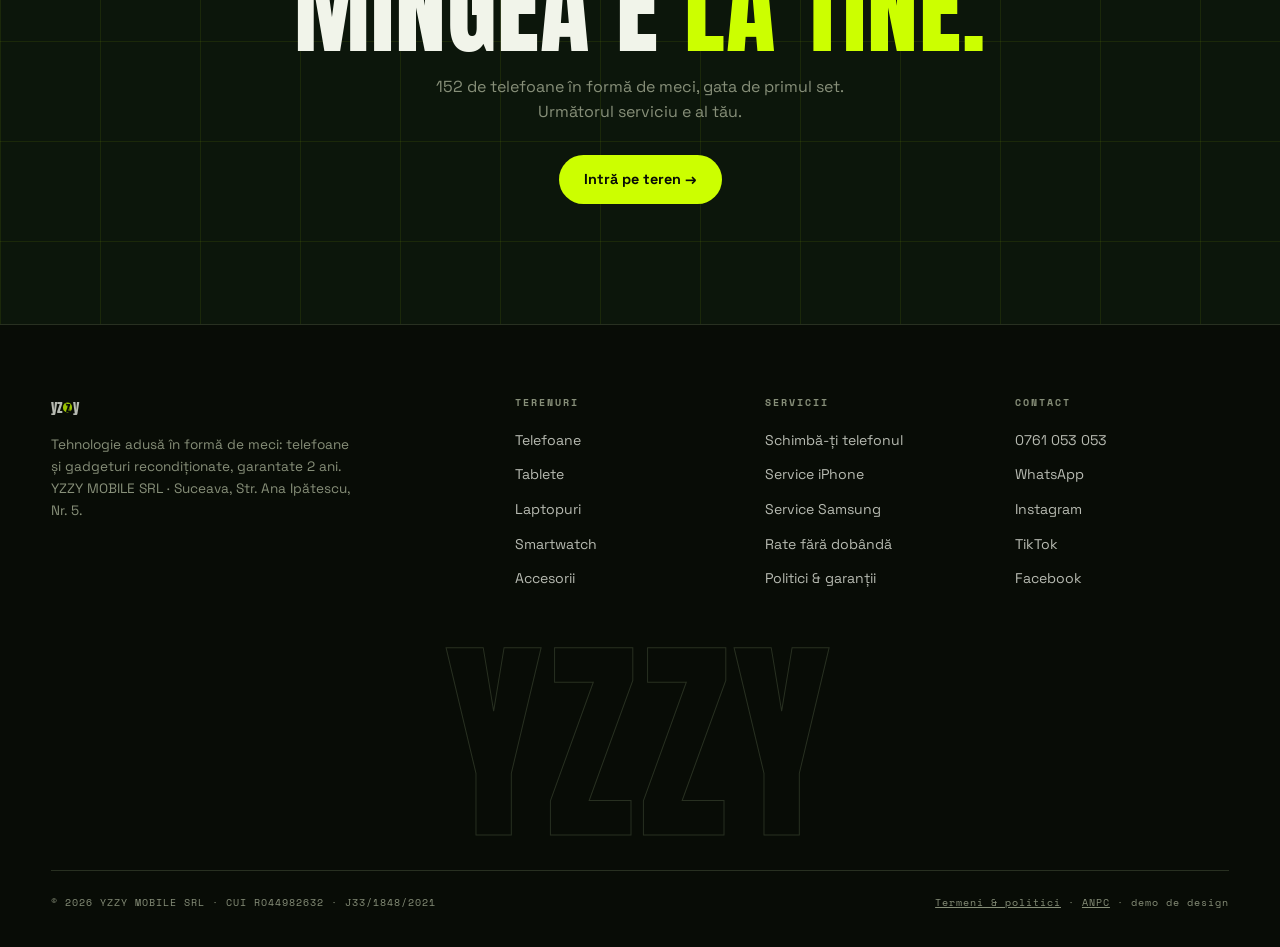
==== commit c87bdb4c: "Redesign epic 'TEREN': concept teren de tenis (lime pe court-dark), multi-pagina complet functional " ====
--- a/index.html
+++ b/index.html
@@ -3,659 +3,266 @@
 <head>
 <meta charset="UTF-8">
 <meta name="viewport" content="width=device-width, initial-scale=1.0">
-<title>YZZY — Tehnologie la a doua viață</title>
-<meta name="description" content="Telefoane second-hand verificate, testate și igienizate de profesioniști. Garanție 2 ani, retur gratuit 30 de zile, livrare în 24h.">
-<link rel="preconnect" href="https://fonts.googleapis.com">
-<link rel="preconnect" href="https://fonts.gstatic.com" crossorigin>
-<link href="https://fonts.googleapis.com/css2?family=Space+Grotesk:wght@400;500;600;700&family=Inter:wght@400;500;600&display=swap" rel="stylesheet">
+<title>YZZY — Gata de joc · Telefoane recondiționate, garantate 2 ani</title>
+<meta name="description" content="Telefoane și gadgeturi recondiționate, aduse în formă de meci. Garanție 2 ani, retur gratuit 30 de zile, livrare în 24h, rate 0%.">
+<link rel="stylesheet" href="theme.css?v=1">
 <style>
-:root{
-  --ink:#0c0e0a;
-  --ink-2:#15170f;
-  --cream:#f1efe7;
-  --cream-2:#e7e4d8;
-  --lime:#d8ff3e;
-  --lime-dim:#b8dd2e;
-  --grey:#8a8c80;
-  --radius:22px;
-  --font-d:'Space Grotesk',sans-serif;
-  --font-b:'Inter',sans-serif;
-}
-*{margin:0;padding:0;box-sizing:border-box}
-html{scroll-behavior:smooth}
-body{
-  background:var(--ink);
-  color:var(--cream);
-  font-family:var(--font-b);
-  font-size:16px;
-  line-height:1.6;
-  overflow-x:hidden;
-  -webkit-font-smoothing:antialiased;
-}
-::selection{background:var(--lime);color:var(--ink)}
-
-/* ---------- grain overlay ---------- */
-body::after{
-  content:"";position:fixed;inset:0;pointer-events:none;z-index:9999;opacity:.05;
-  background-image:url("data:image/svg+xml,%3Csvg viewBox='0 0 200 200' xmlns='http://www.w3.org/2000/svg'%3E%3Cfilter id='n'%3E%3CfeTurbulence type='fractalNoise' baseFrequency='0.9' numOctaves='2'/%3E%3C/filter%3E%3Crect width='100%25' height='100%25' filter='url(%23n)'/%3E%3C/svg%3E");
-}
-
-/* ---------- cursor ---------- */
-.cursor{position:fixed;width:14px;height:14px;border-radius:50%;background:var(--lime);pointer-events:none;z-index:10000;transform:translate(-50%,-50%);transition:width .25s,height .25s,opacity .25s;mix-blend-mode:difference}
-.cursor.is-hover{width:54px;height:54px}
-@media(hover:none){.cursor{display:none}}
-
-/* ---------- nav ---------- */
-nav{
-  position:fixed;top:0;left:0;right:0;z-index:100;
-  display:flex;align-items:center;justify-content:space-between;
-  padding:20px 4vw;
-  transition:background .35s,backdrop-filter .35s,padding .35s;
-}
-nav.scrolled{background:rgba(12,14,10,.72);backdrop-filter:blur(18px);padding:13px 4vw;border-bottom:1px solid rgba(241,239,231,.07)}
-.logo{font-family:var(--font-d);font-weight:700;font-size:1.7rem;letter-spacing:-.04em;color:var(--cream);text-decoration:none}
-.logo span{color:var(--lime)}
-.nav-links{display:flex;gap:34px;list-style:none}
-.nav-links a{color:var(--cream);text-decoration:none;font-size:.86rem;font-weight:500;letter-spacing:.04em;text-transform:uppercase;opacity:.75;transition:opacity .2s}
-.nav-links a:hover{opacity:1}
-.nav-cta{display:flex;gap:12px;align-items:center}
-.btn{
-  display:inline-flex;align-items:center;gap:10px;
-  font-family:var(--font-d);font-weight:600;font-size:.92rem;
-  padding:13px 26px;border-radius:100px;text-decoration:none;
-  border:1px solid transparent;cursor:pointer;transition:transform .25s cubic-bezier(.34,1.56,.64,1),background .25s,color .25s;
-}
-.btn:hover{transform:scale(1.05)}
-.btn-lime{background:var(--lime);color:var(--ink)}
-.btn-lime:hover{background:var(--cream)}
-.btn-ghost{border-color:rgba(241,239,231,.25);color:var(--cream)}
-.btn-ghost:hover{border-color:var(--lime);color:var(--lime)}
-.btn-dark{background:var(--ink);color:var(--cream)}
-.btn-dark:hover{background:var(--ink-2)}
-@media(max-width:900px){.nav-links{display:none}}
-
-/* ---------- hero ---------- */
-.hero{min-height:100vh;display:flex;flex-direction:column;justify-content:flex-end;position:relative;padding:140px 4vw 0}
-.hero-bg{position:absolute;inset:0;overflow:hidden;pointer-events:none}
-.hero-glow{position:absolute;top:-30%;right:-15%;width:70vw;height:70vw;border-radius:50%;
-  background:radial-gradient(circle,rgba(216,255,62,.13) 0%,transparent 62%)}
-.hero-glow.g2{top:auto;right:auto;bottom:-40%;left:-20%;background:radial-gradient(circle,rgba(216,255,62,.07) 0%,transparent 60%)}
-.hero-kicker{display:inline-flex;align-items:center;gap:10px;font-size:.82rem;letter-spacing:.18em;text-transform:uppercase;color:var(--lime);margin-bottom:28px;font-weight:600}
-.hero-kicker::before{content:"";width:34px;height:1px;background:var(--lime)}
-.hero h1{
-  font-family:var(--font-d);font-weight:700;
-  font-size:clamp(3.1rem,10.5vw,9.5rem);
-  line-height:.93;letter-spacing:-.045em;
-  text-transform:uppercase;
-}
-.hero h1 .outline{color:transparent;-webkit-text-stroke:1.5px var(--cream)}
-.hero h1 .accent{color:var(--lime);font-style:italic}
-.hero-row{display:flex;align-items:flex-end;justify-content:space-between;gap:40px;margin-top:46px;padding-bottom:64px;flex-wrap:wrap}
-.hero-sub{max-width:420px;color:var(--grey);font-size:1.05rem}
-.hero-sub strong{color:var(--cream);font-weight:600}
-.hero-actions{display:flex;gap:14px;flex-wrap:wrap}
-.line-mask{display:block;overflow:hidden}
-.line-mask>span{display:block;animation:rise 1s cubic-bezier(.22,1,.36,1) backwards}
-.line-mask:nth-child(2)>span{animation-delay:.1s}
-.line-mask:nth-child(3)>span{animation-delay:.2s}
-@keyframes rise{from{transform:translateY(110%)}to{transform:translateY(0)}}
-
-/* ---------- marquee ---------- */
-.marquee{border-top:1px solid rgba(241,239,231,.1);border-bottom:1px solid rgba(241,239,231,.1);overflow:hidden;padding:20px 0;background:var(--ink)}
-.marquee-track{display:flex;gap:54px;width:max-content;animation:scroll 28s linear infinite}
-.marquee-item{display:flex;align-items:center;gap:54px;font-family:var(--font-d);font-size:1.05rem;font-weight:500;letter-spacing:.06em;text-transform:uppercase;white-space:nowrap;color:var(--cream)}
-.marquee-item i{font-style:normal;color:var(--lime)}
-@keyframes scroll{to{transform:translateX(-50%)}}
-
-/* ---------- shared section bits ---------- */
-section{padding:110px 4vw}
-.section-head{display:flex;align-items:flex-end;justify-content:space-between;gap:30px;margin-bottom:60px;flex-wrap:wrap}
-.section-title{font-family:var(--font-d);font-weight:700;font-size:clamp(2.2rem,5vw,4.2rem);letter-spacing:-.04em;line-height:1;text-transform:uppercase}
-.section-title em{font-style:italic;color:var(--lime)}
-.section-num{font-family:var(--font-d);color:var(--grey);font-size:.9rem;letter-spacing:.2em}
-.reveal{opacity:0;transform:translateY(44px);transition:opacity .8s cubic-bezier(.22,1,.36,1),transform .8s cubic-bezier(.22,1,.36,1)}
-.reveal.in{opacity:1;transform:none}
-
-/* ---------- categories ---------- */
-.cat-grid{display:grid;grid-template-columns:repeat(4,1fr);gap:16px}
-.cat-card{
-  position:relative;border:1px solid rgba(241,239,231,.12);border-radius:var(--radius);
-  padding:34px 28px;min-height:230px;display:flex;flex-direction:column;justify-content:space-between;
-  text-decoration:none;color:var(--cream);overflow:hidden;transition:border-color .3s,background .3s;
-  background:linear-gradient(160deg,rgba(241,239,231,.04),transparent 55%);
-}
-.cat-card:hover{border-color:var(--lime);background:linear-gradient(160deg,rgba(216,255,62,.08),transparent 55%)}
-.cat-card .emoji{font-size:2.1rem}
-.cat-card h3{font-family:var(--font-d);font-size:1.45rem;font-weight:600;letter-spacing:-.02em}
-.cat-card p{color:var(--grey);font-size:.88rem;margin-top:4px}
-.cat-card .arrow{position:absolute;top:26px;right:26px;width:38px;height:38px;border:1px solid rgba(241,239,231,.2);border-radius:50%;display:grid;place-items:center;font-size:1rem;transition:background .3s,color .3s,transform .3s}
-.cat-card:hover .arrow{background:var(--lime);color:var(--ink);transform:rotate(45deg);border-color:var(--lime)}
-@media(max-width:1000px){.cat-grid{grid-template-columns:repeat(2,1fr)}}
-@media(max-width:560px){.cat-grid{grid-template-columns:1fr}}
-
-/* ---------- products ---------- */
-.products{background:var(--cream);color:var(--ink);border-radius:48px 48px 0 0}
-.products .section-title em{color:#5a7d0a}
-.products .section-num{color:#9a988c}
-.prod-grid{display:grid;grid-template-columns:repeat(4,1fr);gap:16px}
-.prod-card{background:#fff;border-radius:var(--radius);padding:26px;display:flex;flex-direction:column;gap:6px;transition:transform .35s cubic-bezier(.22,1,.36,1),box-shadow .35s;cursor:pointer;position:relative}
-.prod-card:hover{transform:translateY(-8px);box-shadow:0 24px 48px -18px rgba(12,14,10,.22)}
-.prod-visual{height:180px;border-radius:14px;background:var(--cream-2);display:grid;place-items:center;font-size:3.4rem;margin-bottom:16px;position:relative;overflow:hidden}
-.prod-visual::after{content:"";position:absolute;inset:0;background:linear-gradient(135deg,rgba(216,255,62,.0),rgba(216,255,62,.25));opacity:0;transition:opacity .3s}
-.prod-card:hover .prod-visual::after{opacity:1}
-.prod-visual img{max-width:78%;max-height:86%;object-fit:contain;mix-blend-mode:multiply;transition:transform .35s cubic-bezier(.22,1,.36,1)}
-.prod-card:hover .prod-visual img{transform:scale(1.06)}
-.prod-tag{position:absolute;top:16px;left:16px;background:var(--ink);color:var(--lime);font-size:.68rem;font-weight:600;letter-spacing:.08em;text-transform:uppercase;padding:5px 12px;border-radius:100px;z-index:1}
-.prod-card h4{font-family:var(--font-d);font-size:1.12rem;font-weight:600;letter-spacing:-.01em}
-.prod-state{font-size:.8rem;color:#74766a}
-.prod-foot{display:flex;align-items:center;justify-content:space-between;margin-top:14px}
-.prod-price{font-family:var(--font-d);font-weight:700;font-size:1.25rem}
-.prod-price s{font-size:.8rem;color:#a3a195;font-weight:400;margin-right:8px}
-.prod-add{width:40px;height:40px;border-radius:50%;background:var(--ink);color:var(--lime);border:none;font-size:1.2rem;cursor:pointer;display:grid;place-items:center;transition:transform .25s,background .25s}
-.prod-add:hover{transform:scale(1.12)}
-@media(max-width:1000px){.prod-grid{grid-template-columns:repeat(2,1fr)}}
-@media(max-width:560px){.prod-grid{grid-template-columns:1fr}}
-
-/* ---------- trust strip in products ---------- */
-.trust-strip{display:grid;grid-template-columns:repeat(5,1fr);gap:14px;margin-top:64px}
-.trust-item{border:1px solid rgba(12,14,10,.14);border-radius:16px;padding:20px 18px;display:flex;flex-direction:column;gap:4px}
-.trust-item b{font-family:var(--font-d);font-size:1rem;letter-spacing:-.01em}
-.trust-item span{font-size:.78rem;color:#74766a}
-@media(max-width:1000px){.trust-strip{grid-template-columns:repeat(2,1fr)}}
-
-/* ---------- sell ---------- */
-.sell{background:var(--cream);color:var(--ink);padding-top:0}
-.sell-inner{background:var(--ink);color:var(--cream);border-radius:40px;padding:90px 5vw;position:relative;overflow:hidden}
-.sell-inner::before{content:"";position:absolute;top:-40%;right:-10%;width:55vw;height:55vw;border-radius:50%;background:radial-gradient(circle,rgba(216,255,62,.16),transparent 62%)}
-.sell-head{position:relative;max-width:760px;margin-bottom:70px}
-.sell-head p{color:var(--grey);margin-top:18px;max-width:480px}
-.steps{display:grid;grid-template-columns:repeat(3,1fr);gap:16px;position:relative}
-.step{border:1px solid rgba(241,239,231,.13);border-radius:var(--radius);padding:34px 28px;background:rgba(241,239,231,.03);transition:border-color .3s}
-.step:hover{border-color:var(--lime)}
-.step-num{font-family:var(--font-d);font-size:.85rem;color:var(--lime);letter-spacing:.2em;margin-bottom:50px;display:block}
-.step h3{font-family:var(--font-d);font-size:1.5rem;font-weight:600;letter-spacing:-.02em;margin-bottom:10px}
-.step p{color:var(--grey);font-size:.92rem}
-.sell-cta{margin-top:54px;position:relative}
-@media(max-width:900px){.steps{grid-template-columns:1fr}}
-
-/* ---------- big number stats ---------- */
-.stats{display:grid;grid-template-columns:repeat(3,1fr);gap:16px;border-top:1px solid rgba(241,239,231,.1);padding-top:80px}
-.stat b{font-family:var(--font-d);font-size:clamp(3rem,6vw,5.4rem);font-weight:700;letter-spacing:-.04em;color:var(--lime);display:block;line-height:1}
-.stat span{color:var(--grey);font-size:.92rem;display:block;margin-top:10px}
-@media(max-width:760px){.stats{grid-template-columns:1fr;gap:44px}}
-
-/* ---------- testimonials ---------- */
-.test-grid{display:grid;grid-template-columns:repeat(3,1fr);gap:16px}
-.test-card{border:1px solid rgba(241,239,231,.12);border-radius:var(--radius);padding:34px 30px;display:flex;flex-direction:column;gap:18px;background:linear-gradient(160deg,rgba(241,239,231,.04),transparent 60%)}
-.test-stars{color:var(--lime);letter-spacing:4px;font-size:.95rem}
-.test-card p{color:var(--cream);font-size:1rem;line-height:1.65}
-.test-who{display:flex;align-items:center;gap:13px;margin-top:auto}
-.test-avatar{width:42px;height:42px;border-radius:50%;background:var(--lime);color:var(--ink);font-family:var(--font-d);font-weight:700;display:grid;place-items:center;font-size:.95rem}
-.test-who b{font-size:.92rem;display:block}
-.test-who span{font-size:.78rem;color:var(--grey)}
-@media(max-width:900px){.test-grid{grid-template-columns:1fr}}
-
-/* ---------- FAQ ---------- */
-.faq{max-width:880px;margin:0 auto}
-.faq-item{border-bottom:1px solid rgba(241,239,231,.12)}
-.faq-q{width:100%;background:none;border:none;color:var(--cream);font-family:var(--font-d);font-size:clamp(1.05rem,2.2vw,1.45rem);font-weight:600;letter-spacing:-.01em;text-align:left;padding:30px 0;display:flex;justify-content:space-between;align-items:center;gap:20px;cursor:pointer}
-.faq-q .ic{flex:none;width:34px;height:34px;border:1px solid rgba(241,239,231,.25);border-radius:50%;display:grid;place-items:center;font-size:1.1rem;transition:transform .35s,background .35s,color .35s}
-.faq-item.open .faq-q .ic{transform:rotate(45deg);background:var(--lime);color:var(--ink);border-color:var(--lime)}
-.faq-a{max-height:0;overflow:hidden;transition:max-height .45s cubic-bezier(.22,1,.36,1)}
-.faq-a p{color:var(--grey);padding:0 56px 30px 0;font-size:.98rem}
-
-/* ---------- final CTA ---------- */
-.final{background:var(--lime);color:var(--ink);border-radius:48px 48px 0 0;text-align:center;padding:120px 4vw}
-.final h2{font-family:var(--font-d);font-weight:700;font-size:clamp(2.6rem,7.5vw,6.5rem);letter-spacing:-.045em;line-height:.95;text-transform:uppercase;margin-bottom:30px}
-.final p{max-width:480px;margin:0 auto 40px;font-weight:500}
-.final .btn-dark{font-size:1.05rem;padding:18px 38px}
-
-/* ---------- filtre categorie ---------- */
-.filters{display:flex;gap:10px;flex-wrap:wrap;margin-bottom:42px}
-.pill{font-family:var(--font-d);font-weight:600;font-size:.85rem;padding:10px 20px;border-radius:100px;border:1px solid rgba(12,14,10,.18);background:none;color:var(--ink);cursor:pointer;transition:background .25s,color .25s,border-color .25s}
-.pill:hover{border-color:var(--ink)}
-.pill.active{background:var(--ink);color:var(--lime);border-color:var(--ink)}
-
-/* ---------- modal produs ---------- */
-.overlay{position:fixed;inset:0;background:rgba(12,14,10,.65);backdrop-filter:blur(8px);opacity:0;pointer-events:none;transition:opacity .35s;z-index:200}
-.overlay.show{opacity:1;pointer-events:auto}
-.modal{position:fixed;inset:0;z-index:210;display:grid;place-items:center;pointer-events:none;padding:20px}
-.modal-card{background:var(--cream);color:var(--ink);border-radius:28px;max-width:900px;width:100%;max-height:88vh;overflow:auto;display:grid;grid-template-columns:1fr 1fr;opacity:0;transform:translateY(34px) scale(.97);transition:opacity .4s,transform .45s cubic-bezier(.22,1,.36,1);pointer-events:none;position:relative}
-.modal.show .modal-card{opacity:1;transform:none;pointer-events:auto}
-.modal-close{position:absolute;top:18px;right:18px;width:40px;height:40px;border-radius:50%;border:1px solid rgba(12,14,10,.2);background:var(--cream);font-size:1.3rem;cursor:pointer;display:grid;place-items:center;z-index:1}
-.modal-visual{background:var(--cream-2);display:grid;place-items:center;min-height:380px;padding:30px}
-.modal-visual img{max-width:86%;max-height:340px;object-fit:contain;mix-blend-mode:multiply}
-.modal-info{padding:44px 40px;display:flex;flex-direction:column;gap:14px}
-.modal-info .prod-tag{position:static;align-self:flex-start}
-.modal-info h3{font-family:var(--font-d);font-size:1.7rem;font-weight:700;letter-spacing:-.02em;line-height:1.15}
-.modal-price{font-family:var(--font-d);font-weight:700;font-size:1.7rem}
-.modal-price s{font-size:1rem;color:#a3a195;font-weight:400;margin-right:10px}
-.modal-info p.desc{color:#74766a;font-size:.92rem}
-.modal-perks{list-style:none;display:flex;flex-direction:column;gap:8px;font-size:.9rem;margin:6px 0}
-.modal-perks li::before{content:"✦";color:#5a7d0a;margin-right:10px}
-.modal-actions{display:flex;gap:12px;flex-wrap:wrap;margin-top:auto;padding-top:10px}
-.btn-outline-ink{border:1px solid rgba(12,14,10,.3);color:var(--ink)}
-.btn-outline-ink:hover{border-color:var(--ink)}
-@media(max-width:760px){.modal-card{grid-template-columns:1fr}.modal-visual{min-height:260px}}
-
-/* ---------- cos demo ---------- */
-#cartBtn{position:relative}
-.cart-count{position:absolute;top:-7px;right:-7px;min-width:22px;height:22px;border-radius:100px;background:var(--lime);color:var(--ink);font-size:.7rem;font-weight:700;display:grid;place-items:center;padding:0 5px;font-family:var(--font-d)}
-.drawer{position:fixed;top:0;right:0;bottom:0;width:min(430px,94vw);background:var(--ink);color:var(--cream);z-index:230;transform:translateX(105%);transition:transform .5s cubic-bezier(.22,1,.36,1);display:flex;flex-direction:column;padding:26px;border-left:1px solid rgba(241,239,231,.1)}
-.drawer.show{transform:none}
-.drawer-head{display:flex;justify-content:space-between;align-items:center;margin-bottom:22px}
-.drawer-head h4{font-family:var(--font-d);font-size:1.3rem;letter-spacing:-.02em}
-.drawer-close{width:38px;height:38px;border-radius:50%;border:1px solid rgba(241,239,231,.25);background:none;color:var(--cream);font-size:1.2rem;cursor:pointer}
-.drawer-items{flex:1;overflow:auto;display:flex;flex-direction:column;gap:14px}
-.d-item{display:flex;gap:14px;align-items:center;border:1px solid rgba(241,239,231,.1);border-radius:16px;padding:12px}
-.d-item .thumb{width:62px;height:62px;border-radius:10px;background:var(--cream);display:grid;place-items:center;flex:none}
-.d-item .thumb img{max-width:84%;max-height:84%;object-fit:contain;mix-blend-mode:multiply}
-.d-item b{font-size:.88rem;display:block;line-height:1.3}
-.d-item span{font-size:.82rem;color:var(--grey)}
-.d-item .rm{margin-left:auto;background:none;border:none;color:var(--grey);font-size:1.1rem;cursor:pointer}
-.d-item .rm:hover{color:var(--lime)}
-.drawer-empty{color:var(--grey);text-align:center;margin-top:40%}
-.drawer-foot{border-top:1px solid rgba(241,239,231,.12);padding-top:18px;margin-top:16px}
-.drawer-total{display:flex;justify-content:space-between;font-family:var(--font-d);font-weight:700;font-size:1.15rem;margin-bottom:14px}
-.drawer-note{font-size:.74rem;color:var(--grey);margin-top:10px;text-align:center}
-
-/* ---------- footer ---------- */
-footer{padding:80px 4vw 40px;background:var(--ink)}
-.foot-grid{display:grid;grid-template-columns:2fr 1fr 1fr 1fr;gap:40px;margin-bottom:70px}
-.foot-grid h5{font-family:var(--font-d);font-size:.8rem;letter-spacing:.16em;text-transform:uppercase;color:var(--grey);margin-bottom:18px}
-.foot-grid ul{list-style:none}
-.foot-grid li{margin-bottom:10px}
-.foot-grid a{color:var(--cream);text-decoration:none;font-size:.92rem;opacity:.8;transition:opacity .2s,color .2s}
-.foot-grid a:hover{opacity:1;color:var(--lime)}
-.foot-brand p{color:var(--grey);font-size:.9rem;max-width:280px;margin-top:14px}
-.foot-mega{font-family:var(--font-d);font-weight:700;font-size:clamp(4rem,16vw,15rem);letter-spacing:-.05em;line-height:.8;text-align:center;color:transparent;-webkit-text-stroke:1px rgba(241,239,231,.18);user-select:none;margin-bottom:50px}
-.foot-bottom{display:flex;justify-content:space-between;gap:20px;flex-wrap:wrap;border-top:1px solid rgba(241,239,231,.1);padding-top:28px;font-size:.8rem;color:var(--grey)}
-@media(max-width:900px){.foot-grid{grid-template-columns:1fr 1fr}}
+.hero{min-height:100vh;display:flex;flex-direction:column;justify-content:flex-end;padding:120px 4vw 0;position:relative;overflow:hidden}
+.hero-court{position:absolute;inset:0;pointer-events:none}
+.hero-court .baseline{position:absolute;left:4vw;right:4vw;height:2px;background:var(--line-lime)}
+.hero-court .baseline.b1{top:24%}.hero-court .baseline.b2{bottom:170px}
+.hero-court .center{position:absolute;left:50%;top:24%;bottom:170px;width:2px;background:var(--line-lime)}
+.hero-court .net{position:absolute;left:4vw;right:4vw;top:58%;height:1px;background:repeating-linear-gradient(90deg,var(--line-lime) 0 7px,transparent 7px 14px)}
+.hero-glow{position:absolute;top:-10%;left:50%;transform:translateX(-50%);width:80vw;height:60vw;border-radius:50%;background:radial-gradient(circle,rgba(204,255,0,.08),transparent 60%);pointer-events:none}
+.bouncer{position:absolute;width:38px;height:38px;border-radius:50%;background:var(--lime);box-shadow:0 0 24px rgba(204,255,0,.55);z-index:3;will-change:transform}
+.bouncer::before,.bouncer::after{content:"";position:absolute;inset:0;border-radius:50%;border:2px solid rgba(8,12,6,.5);clip-path:inset(0 0 50% 0)}
+.bouncer::after{transform:rotate(180deg)}
+.bouncer-shadow{position:absolute;width:38px;height:9px;border-radius:50%;background:rgba(0,0,0,.5);filter:blur(3px);z-index:2}
+.kicker{font-family:var(--f-mono);font-size:.66rem;letter-spacing:.22em;text-transform:uppercase;color:var(--lime);margin-bottom:20px;display:flex;align-items:center;gap:12px}
+.kicker::before{content:"";width:30px;height:1px;background:var(--lime)}
+.hero h1{font-size:clamp(3rem,11vw,9.5rem);position:relative;z-index:4}
+.hero h1 .out{-webkit-text-stroke:2px var(--chalk);color:transparent}
+.hero-row{display:flex;align-items:flex-end;justify-content:space-between;gap:40px;margin:30px 0 0;padding-bottom:60px;flex-wrap:wrap;position:relative;z-index:4}
+.hero-sub{max-width:430px;color:var(--ash);font-size:1.05rem}
+.hero-sub b{color:var(--chalk)}
+.hero-actions{display:flex;gap:12px;flex-wrap:wrap}
+.serve{font-family:var(--f-mono);font-size:.62rem;letter-spacing:.14em;text-transform:uppercase;color:var(--lime);border:1px solid var(--line-lime);border-radius:100px;padding:7px 15px;display:inline-block;margin-top:14px}
+.term-grid{display:grid;grid-template-columns:repeat(5,1fr);gap:12px}
+.term{background:var(--surf);border:1px solid var(--line);border-radius:var(--radius);padding:24px 20px;text-decoration:none;color:var(--chalk);transition:border-color .25s,background .25s,transform .25s;display:flex;flex-direction:column;gap:26px;position:relative;overflow:hidden}
+.term::after{content:"";position:absolute;left:0;right:0;bottom:0;height:3px;background:var(--lime);transform:scaleX(0);transform-origin:left;transition:transform .3s}
+.term:hover{transform:translateY(-4px);background:var(--surf2)}
+.term:hover::after{transform:scaleX(1)}
+.term .tcode{font-family:var(--f-mono);font-size:.62rem;letter-spacing:.2em;color:var(--lime)}
+.term h3{font-family:var(--f-display);text-transform:uppercase;font-size:1.4rem;letter-spacing:.01em}
+.term .tcount{font-family:var(--f-mono);font-size:.62rem;letter-spacing:.1em;color:var(--ash)}
+@media(max-width:1000px){.term-grid{grid-template-columns:repeat(2,1fr)}}
+@media(max-width:520px){.term-grid{grid-template-columns:1fr}}
+.test-wrap{display:grid;grid-template-columns:.9fr 1.1fr;gap:50px;align-items:center}
+@media(max-width:900px){.test-wrap{grid-template-columns:1fr}}
+.test-visual{background:var(--surf);border:1px solid var(--line);border-radius:var(--radius);padding:34px;display:grid;place-items:center;position:relative;overflow:hidden;min-height:330px}
+.test-visual::before{content:"";position:absolute;left:50%;top:0;bottom:0;width:1px;background:var(--line-lime)}
+.test-visual img{max-height:280px;filter:brightness(.96);position:relative;z-index:1}
+.scan-line{position:absolute;left:0;right:0;height:2px;background:linear-gradient(90deg,transparent,var(--lime),transparent);box-shadow:0 0 16px var(--lime);top:0;opacity:0}
+.test-visual.scanning .scan-line{animation:scan 1.4s cubic-bezier(.4,0,.6,1) forwards}
+@keyframes scan{0%{top:0;opacity:1}90%{opacity:1}100%{top:100%;opacity:0}}
+.test-tags{position:absolute;bottom:18px;left:20px;font-family:var(--f-mono);font-size:.6rem;letter-spacing:.06em;color:var(--lime);z-index:2}
+.tstep{display:flex;gap:18px;padding:20px 0;border-bottom:1px solid var(--line)}
+.tstep:last-child{border-bottom:none}
+.tstep .num{font-family:var(--f-display);color:var(--lime);font-size:1.4rem;line-height:1;flex:none;width:42px}
+.tstep h4{font-weight:600;font-size:1.05rem;margin-bottom:4px}
+.tstep p{color:var(--ash);font-size:.9rem}
+.stats{display:grid;grid-template-columns:repeat(3,1fr);gap:14px;margin-top:64px}
+.stat{background:var(--surf);border:1px solid var(--line);border-radius:var(--radius);padding:28px;position:relative;overflow:hidden}
+.stat::before{content:"";position:absolute;top:14px;right:14px;width:10px;height:10px;border-radius:50%;background:var(--lime);box-shadow:0 0 12px var(--lime)}
+.stat b{font-family:var(--f-display);font-size:clamp(2.6rem,5vw,4rem);color:var(--lime);display:block;line-height:1;letter-spacing:.01em}
+.stat span{font-family:var(--f-mono);font-size:.62rem;letter-spacing:.12em;text-transform:uppercase;color:var(--ash);display:block;margin-top:10px}
+@media(max-width:760px){.stats{grid-template-columns:1fr}}
+.rate-strip{background:var(--turf);border:1px solid var(--line-lime);border-radius:var(--radius);padding:38px;display:grid;grid-template-columns:1fr auto;gap:30px;align-items:center}
+.rate-tiles{display:grid;grid-template-columns:repeat(4,minmax(120px,1fr));gap:10px}
+@media(max-width:1000px){.rate-strip{grid-template-columns:1fr}.rate-tiles{grid-template-columns:repeat(2,1fr)}}
+.tgrid{display:grid;grid-template-columns:repeat(3,1fr);gap:14px}
+@media(max-width:900px){.tgrid{grid-template-columns:1fr}}
+.tcard{background:var(--surf);border:1px solid var(--line);border-radius:var(--radius);padding:26px;display:flex;flex-direction:column;gap:14px}
+.tcard .stars{color:var(--lime);letter-spacing:3px;font-size:.85rem}
+.tcard p{font-size:.92rem}
+.tcard .who{font-family:var(--f-mono);font-size:.62rem;letter-spacing:.1em;text-transform:uppercase;color:var(--ash);margin-top:auto}
+.faq-item{border-bottom:1px solid var(--line)}
+.faq-q{width:100%;background:none;border:none;color:var(--chalk);font-family:var(--f-text);font-weight:600;font-size:1.05rem;text-align:left;padding:24px 0;display:flex;justify-content:space-between;align-items:center;gap:18px;cursor:none}
+.faq-q .ic{flex:none;width:32px;height:32px;border:1.5px solid var(--line);border-radius:50%;display:grid;place-items:center;color:var(--lime);transition:transform .3s,background .3s,color .3s}
+.faq-item.open .faq-q .ic{transform:rotate(45deg);background:var(--lime);color:var(--court)}
+.faq-a{max-height:0;overflow:hidden;transition:max-height .4s cubic-bezier(.22,1,.36,1)}
+.faq-a p{color:var(--ash);padding:0 50px 24px 0;font-size:.94rem}
+.final{padding:120px 4vw;text-align:center;background:var(--turf);border-top:1px solid var(--line-lime);position:relative;overflow:hidden}
+.final h2{font-size:clamp(2.6rem,8vw,6.5rem);margin-bottom:18px;position:relative;z-index:2}
+.final p{color:var(--ash);max-width:440px;margin:0 auto 30px;position:relative;z-index:2}
 </style>
 </head>
 <body>
-
-<div class="cursor" id="cursor"></div>
-
-<nav id="nav">
-  <a class="logo" href="#">yzzy<span>.</span></a>
-  <ul class="nav-links">
-    <li><a href="#cumpara">Cumpără</a></li>
-    <li><a href="#vinde">Vinde</a></li>
-    <li><a href="#service">Service</a></li>
-    <li><a href="#recenzii">Recenzii</a></li>
-    <li><a href="#faq">FAQ</a></li>
-  </ul>
-  <div class="nav-cta">
-    <a class="btn btn-ghost" href="https://wa.me/+40761053053">0761 053 053</a>
-    <button class="btn btn-ghost" id="cartBtn">Coș<span class="cart-count" id="cartCount">0</span></button>
-    <a class="btn btn-lime" href="#cumpara">Vezi stocul</a>
-  </div>
-</nav>
+<nav id="nav"></nav>
 
 <header class="hero">
-  <div class="hero-bg">
+  <div class="hero-court">
     <div class="hero-glow"></div>
-    <div class="hero-glow g2"></div>
-  </div>
-  <h1>
-    <span class="line-mask"><span>Tehnologie</span></span>
-    <span class="line-mask"><span class="outline">la a doua</span></span>
-    <span class="line-mask"><span><em class="accent">viață</em>.</span></span>
-  </h1>
+    <div class="baseline b1"></div>
+    <div class="net"></div>
+    <div class="baseline b2"></div>
+    <div class="center"></div>
+    <div class="bouncer-shadow" id="bShadow"></div>
+    <div class="bouncer" id="bouncer"></div>
+  </div>
+  <div class="kicker">Suceava · România · Non-stop</div>
+  <h1 class="display">Gata<br><span class="out">de</span> <span class="lime">joc.</span></h1>
   <div class="hero-row">
     <div>
-      <div class="hero-kicker">Refurbished · Verificat · Garantat</div>
-      <p class="hero-sub">Telefoane second-hand <strong>verificate, testate și igienizate de profesioniști</strong>. Mai ieftine cu până la 40%, cu garanție de 2 ani și retur gratuit 30 de zile.</p>
+      <p class="hero-sub">Telefoane recondiționate, aduse în <b>formă de meci</b>. Garanție 2 ani, <b>retur gratuit 30 de zile</b> și livrare în 24h.</p>
+      <span class="serve">[ Service, set și meci — telefonul tău, ca nou ]</span>
     </div>
     <div class="hero-actions">
-      <a class="btn btn-lime" href="#cumpara">Cumpără un telefon ↗</a>
-      <a class="btn btn-ghost" href="#vinde">Vinde-l pe al tău</a>
+      <a class="btn btn-lime" href="catalog.html">Intră pe teren →</a>
+      <a class="btn btn-ghost" href="vinde.html">Schimbă-l pe al tău</a>
     </div>
   </div>
 </header>
 
-<div class="marquee" aria-hidden="true">
-  <div class="marquee-track">
-    <div class="marquee-item">
-      <span>Garanție 2 ani</span><i>✦</i><span>Retur gratuit 30 de zile</span><i>✦</i><span>Livrare în 24h</span><i>✦</i><span>Plata în rate</span><i>✦</i><span>Testat în 52 de puncte</span><i>✦</i>
-    </div>
-    <div class="marquee-item">
-      <span>Garanție 2 ani</span><i>✦</i><span>Retur gratuit 30 de zile</span><i>✦</i><span>Livrare în 24h</span><i>✦</i><span>Plata în rate</span><i>✦</i><span>Testat în 52 de puncte</span><i>✦</i>
-    </div>
-  </div>
-</div>
-
-<section id="service">
-  <div class="section-head reveal">
-    <h2 class="section-title">Alege <em>categoria</em></h2>
-    <span class="section-num">(01) — Catalog</span>
-  </div>
-  <div class="cat-grid">
-    <a class="cat-card reveal" data-cat="telefoane" href="https://yzzy.ro/magazin/categorie-telefoane/"><span class="emoji">📱</span><div><h3>Telefoane</h3><p>iPhone & Samsung, ca noi</p></div><span class="arrow">↗</span></a>
-    <a class="cat-card reveal" data-cat="laptopuri" href="https://yzzy.ro/magazin/categorie-laptopuri/"><span class="emoji">💻</span><div><h3>Laptopuri</h3><p>MacBook & ultrabook-uri</p></div><span class="arrow">↗</span></a>
-    <a class="cat-card reveal" data-cat="smartwatch" href="https://yzzy.ro/magazin/categorie-smart-watch/"><span class="emoji">⌚</span><div><h3>Smartwatch</h3><p>Apple Watch & Galaxy Watch</p></div><span class="arrow">↗</span></a>
-    <a class="cat-card reveal" data-cat="accesorii" href="https://yzzy.ro/categorie/accesorii/"><span class="emoji">🎧</span><div><h3>Accesorii</h3><p>Căști, huse, încărcătoare</p></div><span class="arrow">↗</span></a>
-  </div>
-</section>
-
-<section class="products" id="cumpara">
-  <div class="section-head reveal">
-    <h2 class="section-title">Nou <em>în stoc</em></h2>
-    <span class="section-num">(02) — Verificate & igienizate</span>
-  </div>
-  <div class="filters reveal" id="filters">
-    <button class="pill active" data-cat="noutati">Noutăți</button>
-    <button class="pill" data-cat="telefoane">Telefoane</button>
-    <button class="pill" data-cat="laptopuri">Laptopuri</button>
-    <button class="pill" data-cat="smartwatch">Smartwatch</button>
-    <button class="pill" data-cat="tablete">Tablete</button>
-    <button class="pill" data-cat="accesorii">Accesorii</button>
-  </div>
-  <div class="prod-grid" id="prodGrid">
-    <article class="prod-card reveal" data-href="https://yzzy.ro/magazin/categorie-telefoane/">
-      <div class="prod-visual"><span class="prod-tag">-31%</span>📱</div>
-      <h4>iPhone 14 Pro · 128 GB</h4>
-      <span class="prod-state">Stare: Excelentă · Baterie 92%</span>
-      <div class="prod-foot"><span class="prod-price"><s>4.599 lei</s>3.149 lei</span><button class="prod-add" aria-label="Adaugă în coș">+</button></div>
-    </article>
-    <article class="prod-card reveal" data-href="https://yzzy.ro/magazin/categorie-telefoane/">
-      <div class="prod-visual"><span class="prod-tag">Top vândut</span>📱</div>
-      <h4>Samsung S23 Ultra · 256 GB</h4>
-      <span class="prod-state">Stare: Foarte bună · Baterie 95%</span>
-      <div class="prod-foot"><span class="prod-price"><s>4.299 lei</s>3.399 lei</span><button class="prod-add" aria-label="Adaugă în coș">+</button></div>
-    </article>
-    <article class="prod-card reveal" data-href="https://yzzy.ro/magazin/categorie-laptopuri/">
-      <div class="prod-visual"><span class="prod-tag">-26%</span>💻</div>
-      <h4>MacBook Air M2 · 256 GB</h4>
-      <span class="prod-state">Stare: Excelentă · 41 cicluri</span>
-      <div class="prod-foot"><span class="prod-price"><s>5.899 lei</s>4.349 lei</span><button class="prod-add" aria-label="Adaugă în coș">+</button></div>
-    </article>
-    <article class="prod-card reveal" data-href="https://yzzy.ro/magazin/categorie-smart-watch/">
-      <div class="prod-visual"><span class="prod-tag">Nou intrat</span>⌚</div>
-      <h4>Apple Watch Ultra 2</h4>
-      <span class="prod-state">Stare: Ca nou · Baterie 99%</span>
-      <div class="prod-foot"><span class="prod-price"><s>3.799 lei</s>2.899 lei</span><button class="prod-add" aria-label="Adaugă în coș">+</button></div>
-    </article>
-  </div>
-  <div class="trust-strip reveal">
-    <div class="trust-item"><b>Mai ieftin</b><span>cu până la 40% față de nou</span></div>
-    <div class="trust-item"><b>Garanție 2 ani</b><span>la fel ca produsele noi</span></div>
-    <div class="trust-item"><b>Retur 30 de zile</b><span>gratuit, fără întrebări</span></div>
-    <div class="trust-item"><b>Plata în rate</b><span>UniCredit · BT · LeanPay · TBI</span></div>
-    <div class="trust-item"><b>Livrare 24h</b><span>oriunde în România</span></div>
-  </div>
-</section>
-
-<section class="sell" id="vinde">
-  <div class="sell-inner">
-    <div class="sell-head reveal">
-      <h2 class="section-title">Vinzi rapid,<br>în <em>două minute</em></h2>
-      <p>Evaluare instantă online, curier gratuit la ușa ta și banii în cont imediat după verificare. Fără negocieri, fără bătăi de cap.</p>
-    </div>
-    <div class="steps">
-      <div class="step reveal"><span class="step-num">(01)</span><h3>Descrie dispozitivul</h3><p>Completezi modelul și starea telefonului. Primești oferta pe loc, transparent.</p></div>
-      <div class="step reveal"><span class="step-num">(02)</span><h3>Trimite-l gratuit</h3><p>Curierul vine la tine, oriunde în România. Ambalare și transport pe costul nostru.</p></div>
-      <div class="step reveal"><span class="step-num">(03)</span><h3>Primești banii</h3><p>După verificarea tehnică, banii ajung direct în contul tău. Rapid și sigur.</p></div>
-    </div>
-    <div class="sell-cta reveal">
-      <a class="btn btn-lime" href="https://vinzi.yzzy.ro/chestionar">Evaluează-mi telefonul ↗</a>
-    </div>
-  </div>
-</section>
+<div class="scoreline" id="scoreline" aria-hidden="true"></div>
 
 <section>
+  <div class="sec-head reveal">
+    <h2 class="sec-title">Alege <em>terenul</em></h2>
+    <span class="sec-num"><b>01</b> / CATALOG</span>
+  </div>
+  <div class="term-grid" id="terminals"></div>
+</section>
+
+<section style="padding-top:0">
+  <div class="sec-head reveal">
+    <h2 class="sec-title">Intrate <em>în joc</em></h2>
+    <a class="pill" href="catalog.html">Tot lotul →</a>
+  </div>
+  <div class="pgrid" id="newGrid"></div>
+</section>
+
+<section class="court-bg">
+  <div class="sec-head reveal">
+    <h2 class="sec-title">Niciun telefon nu intră <em>neantrenat</em></h2>
+    <span class="sec-num"><b>02</b> / CONTROL TEHNIC</span>
+  </div>
+  <div class="test-wrap">
+    <div class="test-visual" id="scanBox">
+      <div class="scan-line"></div>
+      <img id="scanImg" src="" alt="Telefon în control tehnic">
+      <span class="test-tags" id="scanTags"></span>
+    </div>
+    <div>
+      <div class="tstep reveal"><span class="num">01</span><div><h4>Deschis și inspectat</h4><p>Fiecare dispozitiv e deschis, curățat și inspectat de tehnicieni cu peste 13 ani de experiență în service GSM.</p></div></div>
+      <div class="tstep reveal"><span class="num">02</span><div><h4>Testat bucată cu bucată</h4><p>Baterie, ecran, camere, senzori, conectivitate — nu intră pe teren până nu e în formă maximă.</p></div></div>
+      <div class="tstep reveal"><span class="num">03</span><div><h4>Igienizat și pregătit</h4><p>Curățat profesional, fotografiat exact așa cum ajunge la tine, gata de primul set.</p></div></div>
+      <div class="tstep reveal"><span class="num">04</span><div><h4>Garantat 2 ani</h4><p>Ca la produsele noi, plus 30 de zile în care poți da retur fără explicații.</p></div></div>
+    </div>
+  </div>
   <div class="stats">
-    <div class="stat reveal"><b data-count="12000">0</b><span>dispozitive cu a doua viață</span></div>
-    <div class="stat reveal"><b data-count="52">0</b><span>puncte de verificare tehnică</span></div>
-    <div class="stat reveal"><b data-count="4.9" data-decimal="1">0</b><span>rating Google din peste 1.000 de recenzii</span></div>
-  </div>
-</section>
-
-<section id="recenzii">
-  <div class="section-head reveal">
-    <h2 class="section-title">Oameni <em>mulțumiți</em></h2>
-    <span class="section-num">(03) — Recenzii Google ★ 4.9</span>
-  </div>
-  <div class="test-grid">
-    <div class="test-card reveal"><span class="test-stars">★★★★★</span><p>„Telefonul arăta impecabil, ca scos din cutie. Livrare a doua zi și factura cu garanție de 2 ani. Recomand cu încredere.”</p><div class="test-who"><span class="test-avatar">AM</span><div><b>Andreea M.</b><span>iPhone 13 Pro · Suceava</span></div></div></div>
-    <div class="test-card reveal"><span class="test-stars">★★★★★</span><p>„Am vândut vechiul S21 în 10 minute. Curierul a venit a doua zi, banii au intrat imediat după verificare. Totul transparent.”</p><div class="test-who"><span class="test-avatar">CI</span><div><b>Cristian I.</b><span>Trade-in · București</span></div></div></div>
-    <div class="test-card reveal"><span class="test-stars">★★★★★</span><p>„Ezitam să iau second-hand, dar bateria la 96% și returul de 30 de zile m-au convins. A trecut un an și merge perfect.”</p><div class="test-who"><span class="test-avatar">RD</span><div><b>Raluca D.</b><span>MacBook Air · Cluj</span></div></div></div>
-  </div>
-</section>
-
-<section id="faq">
-  <div class="section-head reveal">
-    <h2 class="section-title">Întrebări <em>frecvente</em></h2>
-    <span class="section-num">(04) — FAQ</span>
-  </div>
-  <div class="faq">
-    <div class="faq-item reveal">
-      <button class="faq-q">Ce înseamnă „verificat și testat de profesioniști”?<span class="ic">+</span></button>
-      <div class="faq-a"><p>Fiecare dispozitiv trece printr-un proces de verificare în 52 de puncte: baterie, ecran, camere, senzori, conectivitate. Apoi este igienizat profesional și primește certificatul tehnic YZZY.</p></div>
-    </div>
-    <div class="faq-item reveal">
-      <button class="faq-q">Cum funcționează garanția de 2 ani?<span class="ic">+</span></button>
-      <div class="faq-a"><p>Exact ca la un produs nou. Dacă apare orice defect care nu e cauzat de utilizare necorespunzătoare, reparăm sau înlocuim dispozitivul gratuit, în service-urile noastre proprii.</p></div>
-    </div>
-    <div class="faq-item reveal">
-      <button class="faq-q">Pot returna produsul dacă nu îmi place?<span class="ic">+</span></button>
-      <div class="faq-a"><p>Da, ai 30 de zile de retur gratuit, fără întrebări. Trimiți produsul înapoi pe costul nostru și primești banii integral.</p></div>
-    </div>
-    <div class="faq-item reveal">
-      <button class="faq-q">Cum primesc banii dacă îmi vând telefonul?<span class="ic">+</span></button>
-      <div class="faq-a"><p>După ce dispozitivul ajunge la noi și trece verificarea tehnică (de regulă în aceeași zi), banii sunt virați direct în contul tău bancar.</p></div>
-    </div>
-    <div class="faq-item reveal">
-      <button class="faq-q">Pot plăti în rate?<span class="ic">+</span></button>
-      <div class="faq-a"><p>Da, prin partenerii noștri de finanțare: UniCredit Consumer Financing, BT Direct, LeanPay și TBI Bank. Aprobarea durează câteva minute, direct online.</p></div>
-    </div>
-  </div>
-</section>
-
-<section class="final">
-  <h2 class="reveal">Alegerea<br>inteligentă.</h2>
-  <p class="reveal">Tehnologie premium, preț corect și zero compromisuri la calitate. Sustenabil pentru tine și pentru planetă.</p>
-  <a class="btn btn-dark reveal" href="#cumpara">Explorează stocul ↗</a>
-</section>
-
-<footer>
-  <div class="foot-grid">
-    <div class="foot-brand">
-      <a class="logo" href="#">yzzy<span>.</span></a>
-      <p>Telefoane și gadgeturi second-hand verificate, testate și igienizate. Suceava, Str. Ana Ipătescu, Nr. 5.</p>
-    </div>
+    <div class="stat reveal"><b data-count="12000" data-suffix="+">0</b><span>dispozitive readuse în joc</span></div>
+    <div class="stat reveal"><b data-count="13" data-suffix="+">0</b><span>ani de experiență în service GSM</span></div>
+    <div class="stat reveal"><b data-count="4.9" data-dec="1">0</b><span>rating Google · peste 470 de recenzii</span></div>
+  </div>
+</section>
+
+<section style="padding-top:0">
+  <div class="rate-strip reveal">
     <div>
-      <h5>Magazin</h5>
-      <ul><li><a href="https://yzzy.ro/magazin/categorie-telefoane/">Telefoane</a></li><li><a href="https://yzzy.ro/magazin/categorie-laptopuri/">Laptopuri</a></li><li><a href="https://yzzy.ro/magazin/categorie-smart-watch/">Smartwatch</a></li><li><a href="https://yzzy.ro/categorie/accesorii/">Accesorii</a></li><li><a href="https://yzzy.ro/">Reduceri</a></li></ul>
-    </div>
-    <div>
-      <h5>Servicii</h5>
-      <ul><li><a href="https://vinzi.yzzy.ro/chestionar">Vinde-ți telefonul</a></li><li><a href="https://yzzy.ro/service-iphone/">Service iPhone</a></li><li><a href="https://yzzy.ro/service-telefon-samsung/">Service Samsung</a></li><li><a href="https://yzzy.ro/">Piese originale</a></li></ul>
-    </div>
-    <div>
-      <h5>Contact</h5>
-      <ul><li><a href="tel:0761053053">0761 053 053</a></li><li><a href="https://wa.me/+40761053053">WhatsApp</a></li><li><a href="https://www.instagram.com/yzzy.ro/">Instagram</a></li><li><a href="https://www.tiktok.com/@yzzy.ro">TikTok</a></li><li><a href="https://www.facebook.com/yzzy.mobile">Facebook</a></li></ul>
-    </div>
-  </div>
-  <div class="foot-mega">YZZY</div>
-  <div class="foot-bottom">
-    <span>© 2026 YZZY · CIF RO44982632</span>
-    <span><a href="https://yzzy.ro/termeni-si-conditii/" style="color:inherit">Termeni & condiții</a> · <a href="https://yzzy.ro/politica-de-confidentialitate-2/" style="color:inherit">Politica de confidențialitate</a> · <a href="https://anpc.ro/" style="color:inherit">ANPC</a></span>
-  </div>
-</footer>
-
-<div class="overlay" id="overlay"></div>
-<div class="modal" id="modal">
-  <div class="modal-card">
-    <button class="modal-close" id="modalClose" aria-label="Închide">×</button>
-    <div class="modal-visual"><img id="mImg" src="" alt=""></div>
-    <div class="modal-info">
-      <span class="prod-tag" id="mTag"></span>
-      <h3 id="mName"></h3>
-      <span class="modal-price" id="mPrice"></span>
-      <p class="desc" id="mDesc"></p>
-      <ul class="modal-perks">
-        <li>Garanție 2 ani, ca la produsele noi</li>
-        <li>Retur gratuit 30 de zile</li>
-        <li>Livrare în 24h oriunde în România</li>
-        <li>Verificat în 52 de puncte & igienizat</li>
-      </ul>
-      <div class="modal-actions">
-        <button class="btn btn-dark" id="mAdd">Adaugă în coș</button>
-        <a class="btn btn-outline-ink" id="mLink" href="#" target="_blank" rel="noopener">Vezi pe yzzy.ro ↗</a>
+      <h2 class="sec-title" style="font-size:clamp(1.6rem,3.2vw,2.4rem);margin-bottom:10px">Rate fără dobândă.<br><em>Patru bănci, zero efort.</em></h2>
+      <p class="muted" style="font-size:.92rem;max-width:420px;margin-bottom:18px">Credit 100% online, aprobat în câteva minute. Alegi finanțatorul direct din coș.</p>
+      <div class="rate-tiles">
+        <a class="partner-tile" href="rate.html#unicredit"><img src="https://yzzy.ro/wp-content/uploads/2025/02/logo-unicredit-contrast-alb-2.jpg" alt="UniCredit Consumer Financing"></a>
+        <a class="partner-tile" href="rate.html#bt"><img src="https://yzzy.ro/wp-content/uploads/2025/02/Logo-Smart-by-BT-Direct-1-300x115.webp" alt="Smart by BT Direct"></a>
+        <a class="partner-tile" href="rate.html#leanpay"><img src="https://yzzy.ro/wp-content/uploads/2025/06/LP-logo-small-300x86.png" alt="LeanPay"></a>
+        <a class="partner-tile" href="rate.html#tbi"><img src="https://yzzy.ro/wp-content/uploads/2025/02/tbi-bank-logo.webp" alt="TBI Bank"></a>
       </div>
     </div>
-  </div>
-</div>
-<aside class="drawer" id="drawer">
-  <div class="drawer-head"><h4>Coșul tău</h4><button class="drawer-close" id="drawerClose" aria-label="Închide">×</button></div>
-  <div class="drawer-items" id="drawerItems"></div>
-  <div class="drawer-foot">
-    <div class="drawer-total"><span>Total</span><span id="cartTotal">0 lei</span></div>
-    <a class="btn btn-lime" id="checkoutBtn" style="width:100%;justify-content:center" href="https://yzzy.ro/magazin/categorie-telefoane/" target="_blank" rel="noopener">Finalizează comanda ↗</a>
-    <p class="drawer-note">Demo de design — comanda reală se finalizează pe platforma YZZY.</p>
-  </div>
-</aside>
-
-<script src="products.js"></script>
+    <a class="btn btn-lime" href="rate.html">Calculează-ți rata →</a>
+  </div>
+</section>
+
+<section style="padding-top:0">
+  <div class="sec-head reveal">
+    <h2 class="sec-title">Galeria <em>fanilor</em></h2>
+    <span class="sec-num"><b>03</b> / RECENZII GOOGLE ★ 4.9</span>
+  </div>
+  <div class="tgrid">
+    <div class="tcard reveal"><span class="stars">★★★★★</span><p>„Telefonul arăta impecabil, ca scos din cutie. Livrare a doua zi și factură cu garanție de 2 ani. Recomand cu încredere."</p><span class="who">Andreea M. · iPhone 13 Pro · Suceava</span></div>
+    <div class="tcard reveal"><span class="stars">★★★★★</span><p>„Ezitam să iau recondiționat, dar bateria impecabilă și returul de 30 de zile m-au convins. După un an merge perfect."</p><span class="who">Raluca D. · MacBook Air · Cluj</span></div>
+    <div class="tcard reveal"><span class="stars">★★★★★</span><p>„Am plătit în rate prin BT Direct, aprobat în 10 minute, totul online. A doua zi telefonul era la mine."</p><span class="who">Cristian I. · Galaxy S24 · București</span></div>
+  </div>
+</section>
+
+<section style="padding-top:0" id="faq">
+  <div class="sec-head reveal">
+    <h2 class="sec-title">Întrebări <em>frecvente</em></h2>
+    <span class="sec-num"><b>04</b> / LINIA DE FOND</span>
+  </div>
+  <div style="max-width:840px">
+    <div class="faq-item reveal"><button class="faq-q">Ce înseamnă „în formă de meci"?<span class="ic">+</span></button>
+      <div class="faq-a"><p>Fiecare dispozitiv e deschis, inspectat și testat bucată cu bucată de tehnicieni cu peste 13 ani de experiență: baterie, ecran, camere, senzori, conectivitate. Apoi e igienizat profesional. Nu intră pe teren până nu e impecabil.</p></div></div>
+    <div class="faq-item reveal"><button class="faq-q">Cum funcționează garanția de 2 ani?<span class="ic">+</span></button>
+      <div class="faq-a"><p>Exact ca la un produs nou: 24 de luni pentru persoane fizice (12 luni pentru firme și pentru anumite categorii, cum ar fi Samsung Fold/Flip). Orice defect care nu e cauzat de utilizare necorespunzătoare se repară gratuit în service-ul nostru din Suceava.</p></div></div>
+    <div class="faq-item reveal"><button class="faq-q">Pot da retur dacă nu îmi place?<span class="ic">+</span></button>
+      <div class="faq-a"><p>Da, ai 30 de zile calendaristice de la primire în care te poți răzgândi. Produsul trebuie returnat în starea în care l-ai primit, iar banii se rambursează prin transfer bancar în maximum 30 de zile.</p></div></div>
+    <div class="faq-item reveal"><button class="faq-q">Cum plătesc în rate fără dobândă?<span class="ic">+</span></button>
+      <div class="faq-a"><p>Alegi finanțarea direct din coș: UniCredit Consumer Financing, Smart by BT Direct, LeanPay sau TBI Bank. Aprobarea durează câteva minute, 100% online.</p></div></div>
+    <div class="faq-item reveal"><button class="faq-q">Cât durează livrarea?<span class="ic">+</span></button>
+      <div class="faq-a"><p>De regulă 24 de ore, orientativ 1–3 zile lucrătoare în funcție de zonă. Livrarea e gratuită, prin curier, cu colet asigurat.</p></div></div>
+  </div>
+</section>
+
+<section class="final court-bg">
+  <h2 class="display reveal">Mingea e <span class="lime">la tine.</span></h2>
+  <p class="reveal">152 de telefoane în formă de meci, gata de primul set. Următorul serviciu e al tău.</p>
+  <a class="btn btn-lime reveal" href="catalog.html">Intră pe teren →</a>
+</section>
+
+<footer id="footer"></footer>
+
+<script src="data/catalog.js?v=1"></script>
+<script src="app.js?v=1"></script>
 <script>
-// catalog real din Store API-ul yzzy.ro, copt in products.js la build (vezi fetch_products.py)
-const CATALOG=window.YZZY_CATALOG||{noutati:window.YZZY_PRODUCTS||[]};
-const fmtLei=v=>new Intl.NumberFormat('ro-RO',{maximumFractionDigits:2}).format(v/100)+' lei';
-let activeList=[];
-function tagFor(p){
-  const pr=p.prices;
-  return p.on_sale&&pr.regular_price!==pr.price
-    ?('-'+Math.round((1-pr.price/pr.regular_price)*100)+'%'):p.condition;
-}
-function renderProducts(key){
-  const grid=document.getElementById('prodGrid'),list=CATALOG[key]||[];
-  if(!grid||!list.length)return;
-  activeList=list;
-  grid.innerHTML=list.map((p,i)=>{
-    const pr=p.prices,sale=p.on_sale&&pr.regular_price!==pr.price;
-    return `<article class="prod-card" data-idx="${i}">
-      <div class="prod-visual"><span class="prod-tag">${tagFor(p)}</span><img src="${p.image}" alt="${p.name}"></div>
-      <h4>${p.name}</h4>
-      <span class="prod-state">Stare: ${p.condition} · Garanție 2 ani</span>
-      <div class="prod-foot"><span class="prod-price">${sale?`<s>${fmtLei(pr.regular_price)}</s>`:''}${fmtLei(pr.price)}</span><button class="prod-add" aria-label="Adaugă în coș">+</button></div>
-    </article>`}).join('');
-}
-renderProducts('noutati');
-
-// filtre categorie: pills + cardurile mari de categorie
-function selectCategory(key){
-  document.querySelectorAll('.pill').forEach(x=>x.classList.toggle('active',x.dataset.cat===key));
-  renderProducts(key);
-}
-document.querySelectorAll('.pill').forEach(b=>b.addEventListener('click',()=>selectCategory(b.dataset.cat)));
-document.querySelectorAll('.cat-card[data-cat]').forEach(c=>c.addEventListener('click',e=>{
-  e.preventDefault();
-  selectCategory(c.dataset.cat);
-  document.querySelector('#cumpara').scrollIntoView({behavior:'smooth'});
+renderNav('index.html');
+renderScoreline(document.getElementById('scoreline'));
+renderFooter(document.getElementById('footer'));
+
+// terenuri (categorii) cu numar real de produse
+document.getElementById('terminals').innerHTML=CATS.map(c=>{
+  const n=P.filter(p=>p.cat===c.key).length;
+  return `<a class="term reveal" href="catalog.html?cat=${c.key}">
+    <span class="tcode">${COURT[c.key]||'TEREN'}</span>
+    <h3>${c.label}</h3>
+    <span class="tcount">[ ${n} ÎN LOT ] →</span></a>`;
+}).join('');
+
+// intrate in joc: 8 produse reale
+const newGrid=document.getElementById('newGrid');
+newGrid.innerHTML=P.filter(p=>p.cat==='telefoane').slice(0,4)
+  .concat(P.filter(p=>p.cat==='tablete').slice(0,1),P.filter(p=>p.cat==='laptopuri').slice(0,1),P.filter(p=>p.cat==='smartwatch').slice(0,1),P.filter(p=>p.cat==='accesorii').slice(0,1))
+  .map(cardHTML).join('');
+bindAddButtons(newGrid);
+
+// control tehnic: scanare pe un produs real
+const scanP=P.find(p=>p.cat==='telefoane');
+document.getElementById('scanImg').src=scanP.imgs[0];
+const scanBox=document.getElementById('scanBox'),scanTags=document.getElementById('scanTags');
+const sio=new IntersectionObserver(es=>es.forEach(e=>{if(!e.isIntersecting)return;sio.unobserve(e.target);scanBox.classList.add('scanning');setTimeout(()=>{scanTags.textContent='[ BATERIE OK ] [ ECRAN OK ] [ DEBLOCAT ]'},1100);}),{threshold:.5});
+sio.observe(scanBox);
+
+// FAQ
+document.querySelectorAll('.faq-q').forEach(btn=>btn.addEventListener('click',()=>{
+  const item=btn.parentElement,ans=item.querySelector('.faq-a'),open=item.classList.contains('open');
+  document.querySelectorAll('.faq-item.open').forEach(o=>{o.classList.remove('open');o.querySelector('.faq-a').style.maxHeight=null});
+  if(!open){item.classList.add('open');ans.style.maxHeight=ans.scrollHeight+'px'}
 }));
 
-// modal produs + cos demo
-const overlay=document.getElementById('overlay'),modal=document.getElementById('modal'),drawer=document.getElementById('drawer');
-let modalProduct=null;
-function openModal(p){
-  modalProduct=p;
-  const pr=p.prices,sale=p.on_sale&&pr.regular_price!==pr.price;
-  document.getElementById('mImg').src=p.image_full||p.image;
-  document.getElementById('mImg').alt=p.name;
-  document.getElementById('mTag').textContent=tagFor(p);
-  document.getElementById('mName').textContent=p.name;
-  document.getElementById('mPrice').innerHTML=(sale?`<s>${fmtLei(pr.regular_price)}</s>`:'')+fmtLei(pr.price);
-  document.getElementById('mDesc').textContent=p.desc||'Dispozitiv verificat tehnic, igienizat profesional și pregătit pentru a doua viață.';
-  document.getElementById('mLink').href=p.url;
-  drawer.classList.remove('show');
-  overlay.classList.add('show');modal.classList.add('show');
-  document.body.style.overflow='hidden';
-}
-function closeAll(){
-  overlay.classList.remove('show');modal.classList.remove('show');drawer.classList.remove('show');
-  document.body.style.overflow='';
-}
-overlay.addEventListener('click',closeAll);
-document.getElementById('modalClose').addEventListener('click',closeAll);
-document.getElementById('drawerClose').addEventListener('click',closeAll);
-addEventListener('keydown',e=>{if(e.key==='Escape')closeAll()});
-
-let cart=[];
-try{cart=JSON.parse(localStorage.getItem('yzzyCart'))||[]}catch(e){}
-function saveCart(){localStorage.setItem('yzzyCart',JSON.stringify(cart))}
-function renderCart(){
-  document.getElementById('cartCount').textContent=cart.length;
-  const box=document.getElementById('drawerItems');
-  box.innerHTML=cart.length?cart.map((it,i)=>`<div class="d-item">
-      <span class="thumb"><img src="${it.image}" alt=""></span>
-      <div><b>${it.name}</b><span>${fmtLei(it.price)}</span></div>
-      <button class="rm" data-i="${i}" aria-label="Șterge">×</button>
-    </div>`).join(''):'<p class="drawer-empty">Coșul e gol deocamdată.</p>';
-  document.getElementById('cartTotal').textContent=fmtLei(cart.reduce((s,it)=>s+it.price,0));
-  if(cart.length)document.getElementById('checkoutBtn').href=cart[0].url;
-}
-function openDrawer(){
-  modal.classList.remove('show');
-  overlay.classList.add('show');drawer.classList.add('show');
-  document.body.style.overflow='hidden';
-}
-function addToCart(p){
-  cart.push({name:p.name,price:+p.prices.price,image:p.image,url:p.url});
-  saveCart();renderCart();openDrawer();
-}
-document.getElementById('cartBtn').addEventListener('click',openDrawer);
-document.getElementById('mAdd').addEventListener('click',()=>{if(modalProduct)addToCart(modalProduct)});
-document.getElementById('drawerItems').addEventListener('click',e=>{
-  const rm=e.target.closest('.rm');
-  if(rm){cart.splice(+rm.dataset.i,1);saveCart();renderCart()}
-});
-renderCart();
-
-// click pe card: "+" adauga in cos, restul deschide pagina de produs (modal)
-document.getElementById('prodGrid').addEventListener('click',e=>{
-  const card=e.target.closest('.prod-card');
-  if(!card)return;
-  const p=activeList[+card.dataset.idx];
-  if(!p)return;
-  if(e.target.closest('.prod-add'))addToCart(p);else openModal(p);
-});
-
-// nav scroll state
-const nav=document.getElementById('nav');
-addEventListener('scroll',()=>nav.classList.toggle('scrolled',scrollY>40),{passive:true});
-
-// custom cursor
-const cur=document.getElementById('cursor');
-addEventListener('mousemove',e=>{cur.style.left=e.clientX+'px';cur.style.top=e.clientY+'px'});
-document.addEventListener('mouseover',e=>cur.classList.toggle('is-hover',!!e.target.closest('a,button,.prod-card')));
-
-// reveal on scroll
-const io=new IntersectionObserver(es=>es.forEach(e=>{
-  if(e.isIntersecting){e.target.classList.add('in');io.unobserve(e.target)}
-}),{threshold:.12});
-document.querySelectorAll('.reveal').forEach(el=>io.observe(el));
-
-// FAQ accordion
-document.querySelectorAll('.faq-q').forEach(btn=>{
-  btn.addEventListener('click',()=>{
-    const item=btn.parentElement,ans=item.querySelector('.faq-a'),open=item.classList.contains('open');
-    document.querySelectorAll('.faq-item.open').forEach(o=>{o.classList.remove('open');o.querySelector('.faq-a').style.maxHeight=null});
-    if(!open){item.classList.add('open');ans.style.maxHeight=ans.scrollHeight+'px'}
-  });
-});
-
-// counters
-const cio=new IntersectionObserver(es=>es.forEach(e=>{
-  if(!e.isIntersecting)return;cio.unobserve(e.target);
-  const el=e.target,end=parseFloat(el.dataset.count),dec=+(el.dataset.decimal||0),t0=performance.now();
-  const tick=t=>{const p=Math.min((t-t0)/1600,1),v=end*(1-Math.pow(1-p,3));
-    el.textContent=dec?v.toFixed(dec):Math.round(v).toLocaleString('ro-RO');
-    if(p<1)requestAnimationFrame(tick);else el.textContent=(dec?end.toFixed(dec):end.toLocaleString('ro-RO'))+(end>=1000?'+':'')};
-  requestAnimationFrame(tick);
-}),{threshold:.5});
-document.querySelectorAll('[data-count]').forEach(el=>cio.observe(el));
+// minge care sare in hero (fizica simpla)
+(function(){
+  const ball=document.getElementById('bouncer'),shadow=document.getElementById('bShadow');
+  if(!ball)return;
+  const court=ball.parentElement;
+  let W=court.clientWidth,H=court.clientHeight;
+  addEventListener('resize',()=>{W=court.clientWidth;H=court.clientHeight});
+  let x=W*0.18,y=H*0.3,vx=2.6,vy=0;
+  const g=0.42,floor=()=>H-176,damp=0.82,size=38;
+  let t=0,spin=0;
+  function frame(){
+    vy+=g;x+=vx;y+=vy;spin+=vx*0.8;
+    if(y>floor()){y=floor();vy*=-damp;vx*=0.995;if(Math.abs(vy)<2){vy=-14-Math.random()*6}}
+    if(x<10){x=10;vx=Math.abs(vx)}if(x>W-size-10){x=W-size-10;vx=-Math.abs(vx)}
+    ball.style.transform=`translate(${x}px,${y}px) rotate(${spin}deg)`;
+    const sc=Math.max(.3,1-(floor()-y)/floor()*0.7);
+    shadow.style.transform=`translate(${x}px,${floor()+30}px) scaleX(${sc})`;
+    shadow.style.opacity=sc*0.6;
+    requestAnimationFrame(frame);
+  }
+  frame();
+})();
+
+initReveal();initCounters();
 </script>
 </body>
 </html>
--- a/theme.css
+++ b/theme.css
@@ -0,0 +1,165 @@
+/* YZZY — TEREN · tema comuna (lime tenis pe court-dark) */
+@import url('https://fonts.googleapis.com/css2?family=Anton&family=Space+Grotesk:wght@400;500;600;700&family=Space+Mono:wght@400;700&display=swap');
+
+:root{
+  --court:#080C06;
+  --turf:#0C160B;
+  --surf:#11160E;
+  --surf2:#171E12;
+  --line:#283021;
+  --line-lime:rgba(204,255,0,.16);
+  --lime:#CCFF00;
+  --lime-2:#A6D400;
+  --lime-deep:#6F8F00;
+  --chalk:#F1F4EA;
+  --ash:#878F79;
+  --clay:#E2703A;
+  --radius:18px;
+  --f-display:'Anton',sans-serif;
+  --f-text:'Space Grotesk',sans-serif;
+  --f-mono:'Space Mono',monospace;
+}
+*{margin:0;padding:0;box-sizing:border-box}
+html{scroll-behavior:smooth}
+body{background:var(--court);color:var(--chalk);font-family:var(--f-text);font-size:16px;line-height:1.6;-webkit-font-smoothing:antialiased;overflow-x:hidden;cursor:none}
+::selection{background:var(--lime);color:var(--court)}
+a{color:inherit}
+img{max-width:100%}
+
+.display{font-family:var(--f-display);text-transform:uppercase;letter-spacing:.01em;line-height:.92;font-weight:400}
+.mono{font-family:var(--f-mono);letter-spacing:.08em;text-transform:uppercase}
+.lime{color:var(--lime)}
+.muted{color:var(--ash)}
+
+/* ---------- minge de tenis (cursor) ---------- */
+.ball{position:fixed;width:18px;height:18px;border-radius:50%;background:var(--lime);pointer-events:none;z-index:10000;transform:translate(-50%,-50%);transition:width .2s,height .2s;box-shadow:0 0 16px rgba(204,255,0,.6)}
+.ball::before,.ball::after{content:"";position:absolute;inset:0;border-radius:50%;border:1.5px solid rgba(8,12,6,.55);clip-path:inset(0 0 50% 0)}
+.ball::after{transform:rotate(180deg)}
+.ball.big{width:46px;height:46px}
+@media(hover:none){.ball{display:none}body{cursor:auto}}
+
+/* ---------- linii de teren (fundal) ---------- */
+.court-bg{position:relative}
+.court-bg::before{content:"";position:absolute;inset:0;pointer-events:none;
+  background-image:linear-gradient(var(--line-lime) 1px,transparent 1px),linear-gradient(90deg,var(--line-lime) 1px,transparent 1px);
+  background-size:100px 100px;opacity:.5}
+.net-line{height:1px;background:repeating-linear-gradient(90deg,var(--line-lime) 0 8px,transparent 8px 16px);margin:0 4vw}
+
+/* ---------- nav ---------- */
+nav{position:fixed;top:0;left:0;right:0;z-index:100;display:flex;align-items:center;justify-content:space-between;gap:16px;padding:16px 4vw;transition:background .3s,border-color .3s;border-bottom:1px solid transparent}
+nav.scrolled{background:rgba(8,12,6,.82);backdrop-filter:blur(16px);border-bottom-color:var(--line)}
+.logo{font-family:var(--f-display);font-size:2rem;letter-spacing:.02em;text-decoration:none;color:var(--chalk);display:inline-flex;align-items:center;line-height:1}
+.logo .o{position:relative;display:inline-grid;place-items:center;width:.86em;height:.86em;margin:0 .02em;border-radius:50%;background:var(--lime);color:var(--court);font-size:.78em;transform:translateY(.04em)}
+.logo .o::after{content:"";position:absolute;width:130%;height:1px;background:rgba(8,12,6,.5);border-radius:50%;transform:rotate(58deg)}
+.nav-links{display:flex;gap:26px;list-style:none}
+.nav-links a{font-family:var(--f-mono);font-size:.7rem;letter-spacing:.14em;text-transform:uppercase;color:var(--ash);text-decoration:none;transition:color .2s;padding:6px 0;position:relative}
+.nav-links a::after{content:"";position:absolute;left:0;bottom:0;width:0;height:2px;background:var(--lime);transition:width .25s}
+.nav-links a:hover,.nav-links a.active{color:var(--chalk)}
+.nav-links a:hover::after,.nav-links a.active::after{width:100%}
+.nav-cta{display:flex;gap:10px;align-items:center}
+.btn{display:inline-flex;align-items:center;justify-content:center;gap:8px;font-family:var(--f-text);font-weight:700;font-size:.9rem;padding:12px 24px;border-radius:100px;text-decoration:none;border:1.5px solid transparent;cursor:none;transition:transform .2s cubic-bezier(.34,1.56,.64,1),background .2s,color .2s,border-color .2s,box-shadow .3s}
+.btn:hover{transform:translateY(-2px) scale(1.02)}
+.btn-lime{background:var(--lime);color:var(--court)}
+.btn-lime:hover{box-shadow:0 8px 30px rgba(204,255,0,.32)}
+.btn-ghost{border-color:var(--line);color:var(--chalk)}
+.btn-ghost:hover{border-color:var(--lime);color:var(--lime)}
+#cartBtn{position:relative}
+.cart-count{position:absolute;top:-7px;right:-7px;min-width:20px;height:20px;border-radius:100px;background:var(--lime);color:var(--court);font-family:var(--f-mono);font-size:.62rem;font-weight:700;display:grid;place-items:center;padding:0 5px}
+.icon-btn{width:42px;height:42px;border-radius:50%;border:1.5px solid var(--line);background:none;color:var(--ash);cursor:none;display:grid;place-items:center;font-size:1rem;transition:color .2s,border-color .2s}
+.icon-btn:hover{color:var(--lime);border-color:var(--lime)}
+@media(max-width:980px){.nav-links{display:none}}
+
+/* ---------- scoreline (ticker) ---------- */
+.scoreline{background:var(--turf);border-top:1px solid var(--line-lime);border-bottom:1px solid var(--line-lime);overflow:hidden;padding:11px 0}
+.scoreline-track{display:flex;gap:42px;width:max-content;animation:roll 26s linear infinite}
+.scoreline-track:hover{animation-play-state:paused}
+.scoreline-track span{font-family:var(--f-mono);font-size:.7rem;letter-spacing:.14em;text-transform:uppercase;color:var(--chalk);white-space:nowrap}
+.scoreline-track b{color:var(--lime)}
+.scoreline-track i{font-style:normal;color:var(--lime);font-size:.6rem}
+@keyframes roll{to{transform:translateX(-50%)}}
+
+/* ---------- sectiuni ---------- */
+section{padding:90px 4vw;position:relative}
+.sec-head{display:flex;align-items:flex-end;justify-content:space-between;gap:24px;margin-bottom:46px;flex-wrap:wrap}
+.sec-num{font-family:var(--f-mono);font-size:.66rem;letter-spacing:.2em;color:var(--ash)}
+.sec-num b{color:var(--lime)}
+.sec-title{font-family:var(--f-display);text-transform:uppercase;font-size:clamp(2.1rem,5.2vw,4.4rem);line-height:.95;letter-spacing:.01em}
+.sec-title em{font-style:normal;color:var(--lime)}
+.reveal{opacity:0;transform:translateY(36px);transition:opacity .7s cubic-bezier(.22,1,.36,1),transform .7s cubic-bezier(.22,1,.36,1)}
+.reveal.in{opacity:1;transform:none}
+
+/* ---------- scoreboard (board) ---------- */
+.board{background:var(--surf);border:1px solid var(--line);border-radius:var(--radius);overflow:hidden}
+.board-row{display:flex;gap:14px;align-items:center;padding:14px 20px;border-bottom:1px solid var(--line);font-family:var(--f-mono);font-size:.74rem;letter-spacing:.06em;text-transform:uppercase;text-decoration:none;transition:background .2s}
+.board-row:last-child{border-bottom:none}
+a.board-row:hover{background:var(--surf2)}
+.board-row .col-name{flex:2;min-width:0;color:var(--chalk);white-space:nowrap;overflow:hidden;text-overflow:ellipsis}
+.board-row .col-state{width:104px;color:var(--lime);flex:none}
+.board-row .col-tag{flex:1.4;min-width:0;color:var(--ash);white-space:nowrap;overflow:hidden;text-overflow:ellipsis}
+.board-row .col-price{color:var(--lime);font-family:var(--f-display);font-size:1.05rem;letter-spacing:.02em;flex:none}
+.board-head{background:var(--turf);color:var(--ash)}
+.board-head .col-state,.board-head .col-price{color:var(--ash);font-family:var(--f-mono);font-weight:400;font-size:.62rem}
+
+/* ---------- carduri produs ---------- */
+.pgrid{display:grid;grid-template-columns:repeat(4,1fr);gap:14px}
+.pcard{position:relative;background:var(--surf);border:1px solid var(--line);border-radius:var(--radius);padding:18px;display:flex;flex-direction:column;gap:5px;text-decoration:none;color:var(--chalk);transition:transform .3s cubic-bezier(.34,1.56,.64,1),border-color .3s;overflow:hidden}
+.pcard:hover{transform:translateY(-6px);border-color:var(--lime)}
+.pvis{position:relative;height:172px;border-radius:12px;background:var(--turf);display:grid;place-items:center;margin-bottom:12px;overflow:hidden}
+.pvis::before{content:"";position:absolute;left:50%;top:0;bottom:0;width:1px;background:var(--line-lime)}
+.pvis::after{content:"";position:absolute;left:8%;right:8%;top:50%;height:1px;background:var(--line-lime)}
+.pvis img{max-width:74%;max-height:82%;object-fit:contain;filter:brightness(.95);transition:transform .4s cubic-bezier(.34,1.56,.64,1);position:relative;z-index:1}
+.pcard:hover .pvis img{transform:translateY(-6px) scale(1.05)}
+.ptag{position:absolute;top:10px;left:10px;z-index:2;font-family:var(--f-mono);font-size:.56rem;letter-spacing:.12em;text-transform:uppercase;color:var(--court);background:var(--lime);padding:4px 9px;border-radius:100px;font-weight:700}
+.pname{font-weight:600;font-size:.95rem;line-height:1.3;display:-webkit-box;-webkit-line-clamp:2;-webkit-box-orient:vertical;overflow:hidden;min-height:2.5em}
+.pstate{font-family:var(--f-mono);font-size:.6rem;letter-spacing:.08em;text-transform:uppercase;color:var(--ash)}
+.pfoot{display:flex;align-items:center;justify-content:space-between;margin-top:12px}
+.pprice{font-family:var(--f-display);font-size:1.4rem;color:var(--lime);letter-spacing:.02em}
+.pprice s{font-family:var(--f-mono);font-size:.62rem;color:var(--ash);margin-right:7px;letter-spacing:0}
+.padd{width:38px;height:38px;border-radius:50%;background:var(--turf);border:1.5px solid var(--line);color:var(--lime);font-size:1.15rem;cursor:none;display:grid;place-items:center;transition:background .2s,transform .2s,border-color .2s}
+.padd:hover{background:var(--lime);color:var(--court);transform:scale(1.12) rotate(90deg);border-color:var(--lime)}
+@media(max-width:1100px){.pgrid{grid-template-columns:repeat(3,1fr)}}
+@media(max-width:820px){.pgrid{grid-template-columns:repeat(2,1fr)}}
+@media(max-width:520px){.pgrid{grid-template-columns:1fr}}
+
+/* ---------- pills / filtre ---------- */
+.pills{display:flex;gap:8px;flex-wrap:wrap}
+.pill{font-family:var(--f-mono);font-size:.66rem;letter-spacing:.12em;text-transform:uppercase;padding:9px 18px;border-radius:100px;border:1.5px solid var(--line);background:none;color:var(--ash);cursor:none;transition:all .2s;text-decoration:none}
+.pill:hover{border-color:var(--lime);color:var(--lime)}
+.pill.active{background:var(--lime);color:var(--court);border-color:var(--lime);font-weight:700}
+
+/* ---------- parteneri ---------- */
+.partner-tile{background:var(--chalk);border-radius:12px;padding:16px 20px;display:grid;place-items:center;text-decoration:none;border:1.5px solid var(--line);transition:transform .25s,box-shadow .3s,border-color .25s;min-height:84px}
+.partner-tile img{max-height:44px;max-width:100%;object-fit:contain}
+.partner-tile:hover{transform:translateY(-3px);border-color:var(--lime);box-shadow:0 0 34px rgba(204,255,0,.22)}
+
+/* ---------- footer ---------- */
+footer{border-top:1px solid var(--line);padding:70px 4vw 36px;background:var(--court)}
+.foot-grid{display:grid;grid-template-columns:2fr 1fr 1fr 1fr;gap:36px;margin-bottom:56px}
+.foot-grid h5{font-family:var(--f-mono);font-size:.62rem;letter-spacing:.2em;text-transform:uppercase;color:var(--ash);margin-bottom:16px}
+.foot-grid ul{list-style:none}
+.foot-grid li{margin-bottom:9px}
+.foot-grid a{color:var(--chalk);text-decoration:none;font-size:.88rem;opacity:.75;transition:opacity .2s,color .2s}
+.foot-grid a:hover{opacity:1;color:var(--lime)}
+.foot-brand p{color:var(--ash);font-size:.85rem;max-width:300px;margin-top:14px}
+.foot-bottom{display:flex;justify-content:space-between;gap:18px;flex-wrap:wrap;border-top:1px solid var(--line);padding-top:24px;font-family:var(--f-mono);font-size:.62rem;letter-spacing:.1em;color:var(--ash)}
+.foot-bottom a{color:inherit}
+.foot-mega{font-family:var(--f-display);font-size:clamp(4rem,17vw,16rem);line-height:.8;text-align:center;color:transparent;-webkit-text-stroke:1px var(--line);user-select:none;margin-bottom:40px;letter-spacing:.02em}
+@media(max-width:900px){.foot-grid{grid-template-columns:1fr 1fr}}
+
+/* ---------- toast ---------- */
+.toast{position:fixed;bottom:24px;left:50%;transform:translate(-50%,80px);background:var(--surf2);border:1.5px solid var(--lime);color:var(--chalk);font-family:var(--f-mono);font-size:.7rem;letter-spacing:.08em;text-transform:uppercase;padding:13px 22px;border-radius:100px;z-index:300;transition:transform .4s cubic-bezier(.34,1.56,.64,1);pointer-events:none}
+.toast.show{transform:translate(-50%,0)}
+.toast b{color:var(--lime)}
+
+/* ---------- search overlay ---------- */
+.search-ov{position:fixed;inset:0;background:rgba(8,12,6,.94);backdrop-filter:blur(10px);z-index:250;display:none;padding:14vh 6vw 0;flex-direction:column;align-items:center}
+.search-ov.show{display:flex}
+.search-ov input{width:min(640px,100%);background:none;border:none;border-bottom:2px solid var(--lime);color:var(--chalk);font-family:var(--f-display);font-size:clamp(1.6rem,4vw,2.8rem);text-transform:uppercase;padding:10px 4px;outline:none}
+.search-ov input::placeholder{color:#39402F}
+.search-res{width:min(640px,100%);margin-top:18px;max-height:50vh;overflow:auto}
+.search-res a{display:flex;justify-content:space-between;gap:14px;padding:13px 6px;border-bottom:1px solid var(--line);text-decoration:none;color:var(--chalk);font-size:.9rem;transition:color .15s}
+.search-res a:hover{color:var(--lime)}
+.search-res a b{font-family:var(--f-display);color:var(--lime);white-space:nowrap;letter-spacing:.02em}
+.search-close{position:absolute;top:26px;right:5vw}
+
+@media(prefers-reduced-motion:reduce){*{animation-duration:.01ms !important;transition-duration:.01ms !important}}
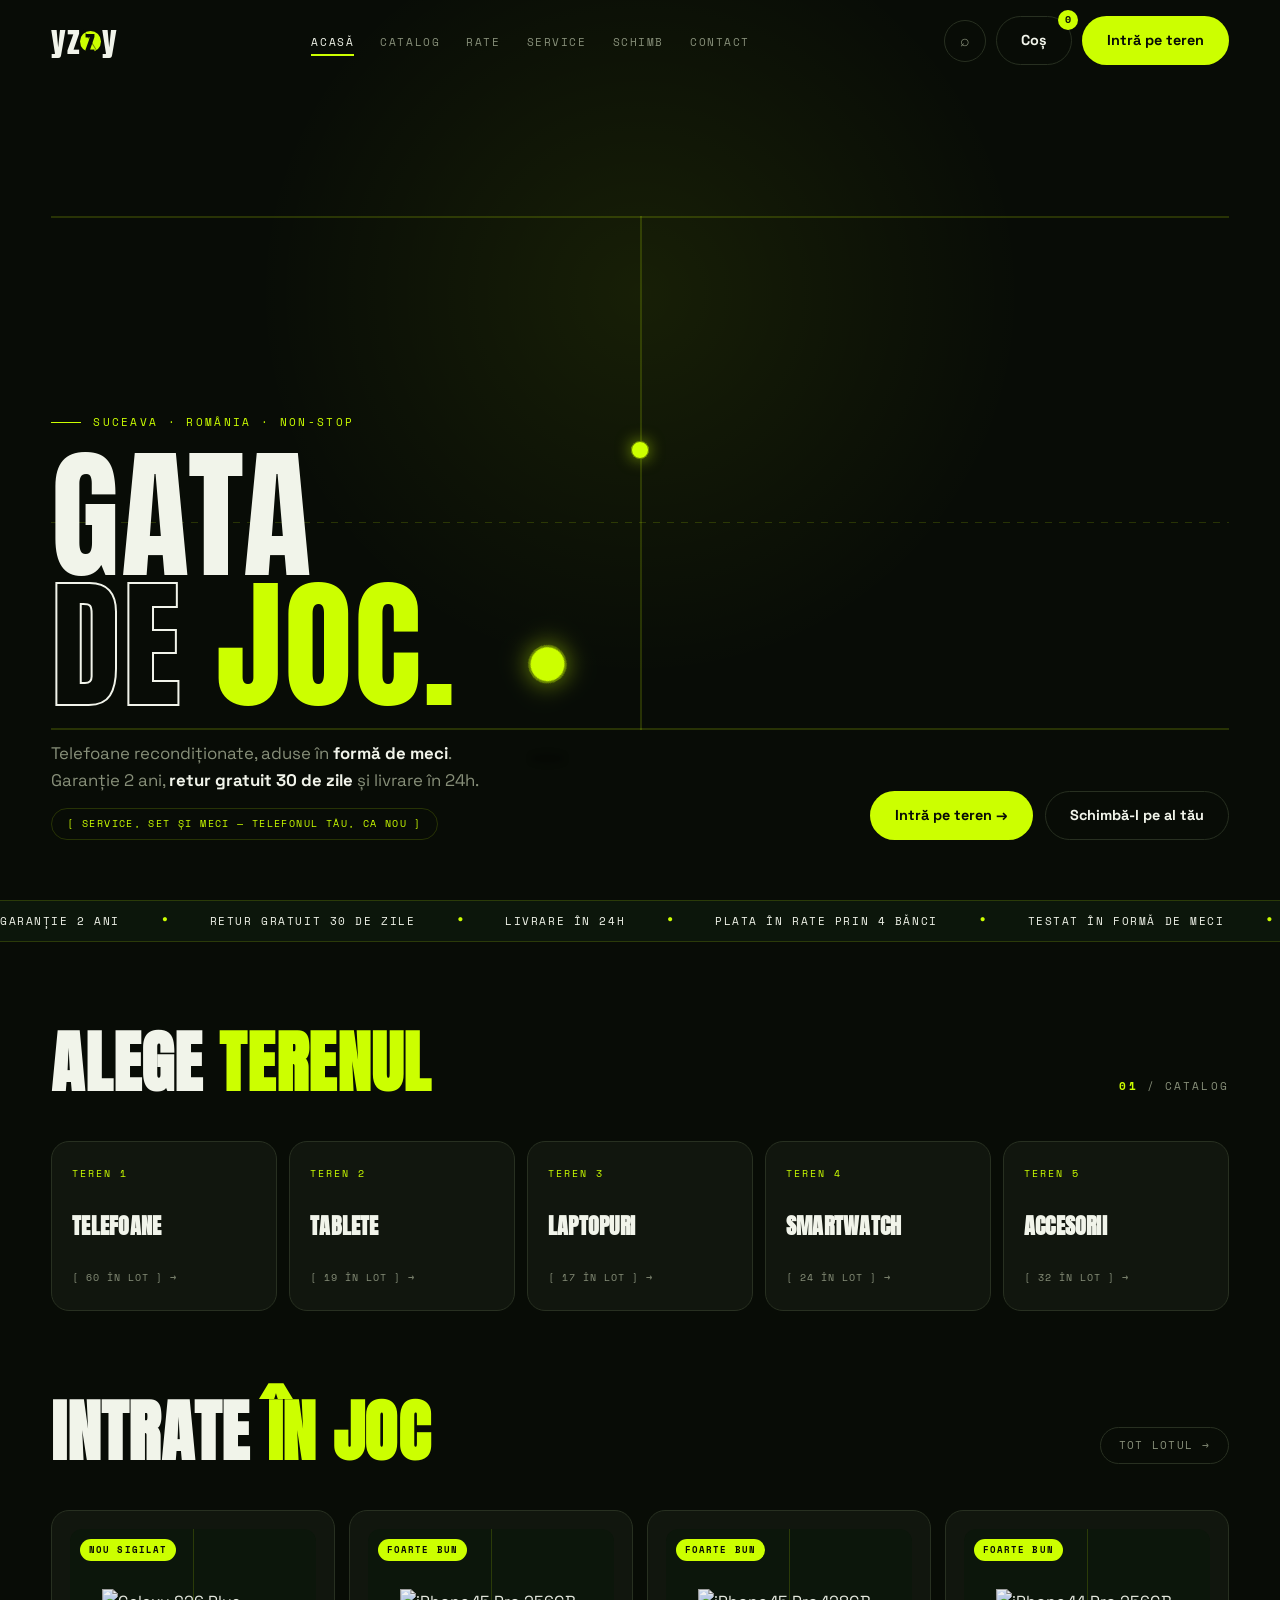
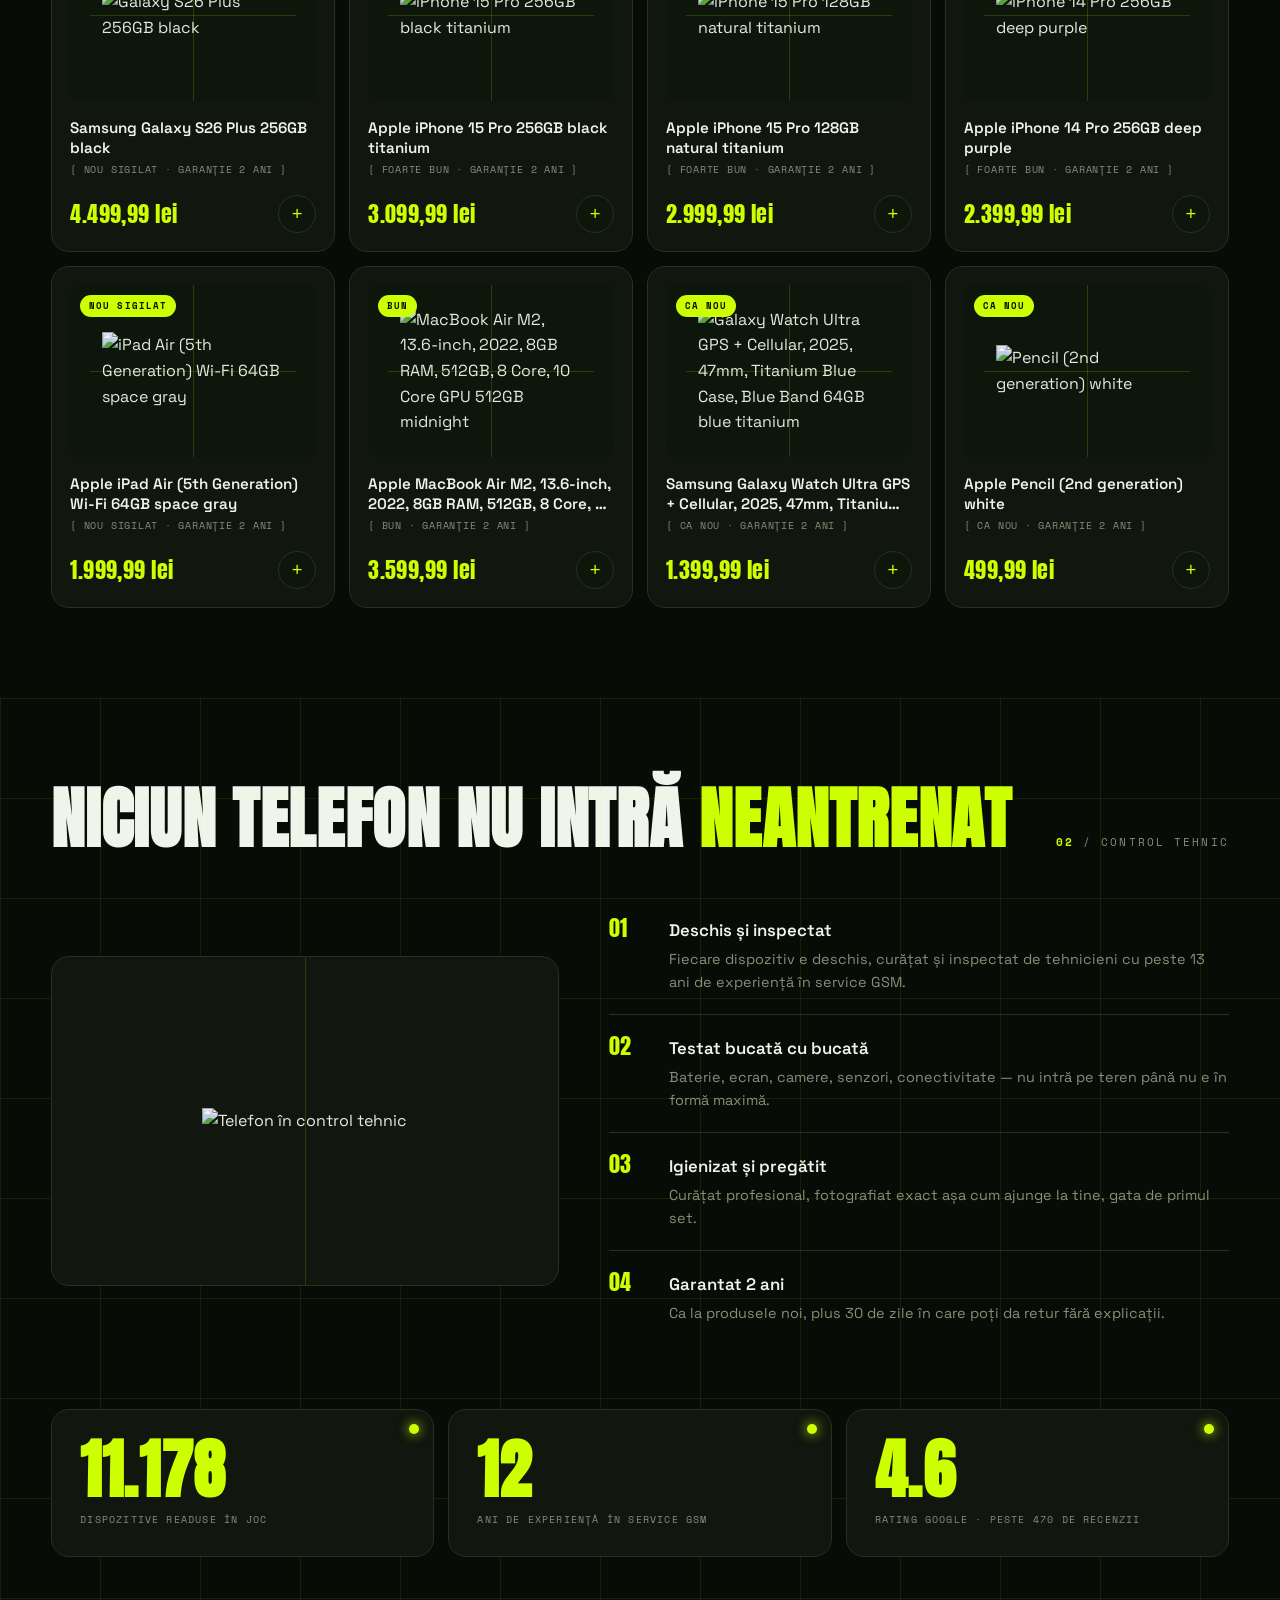
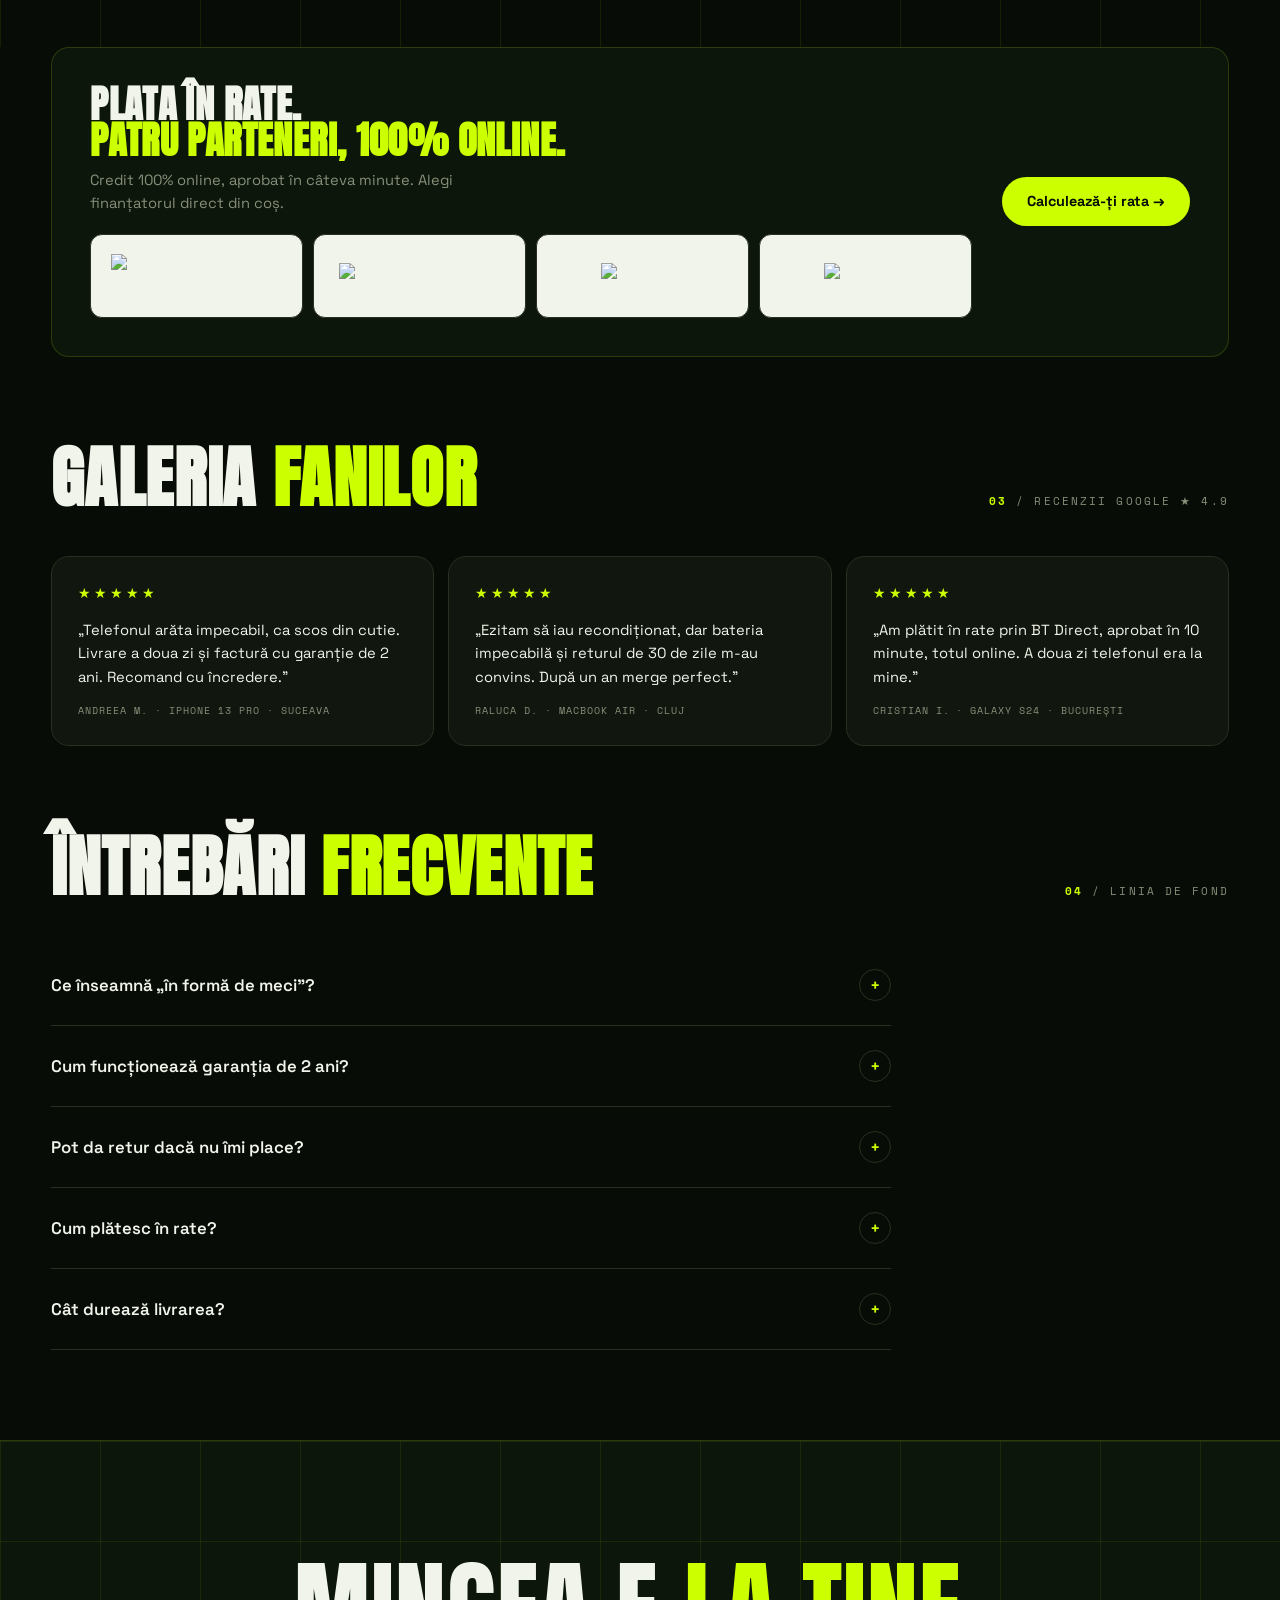
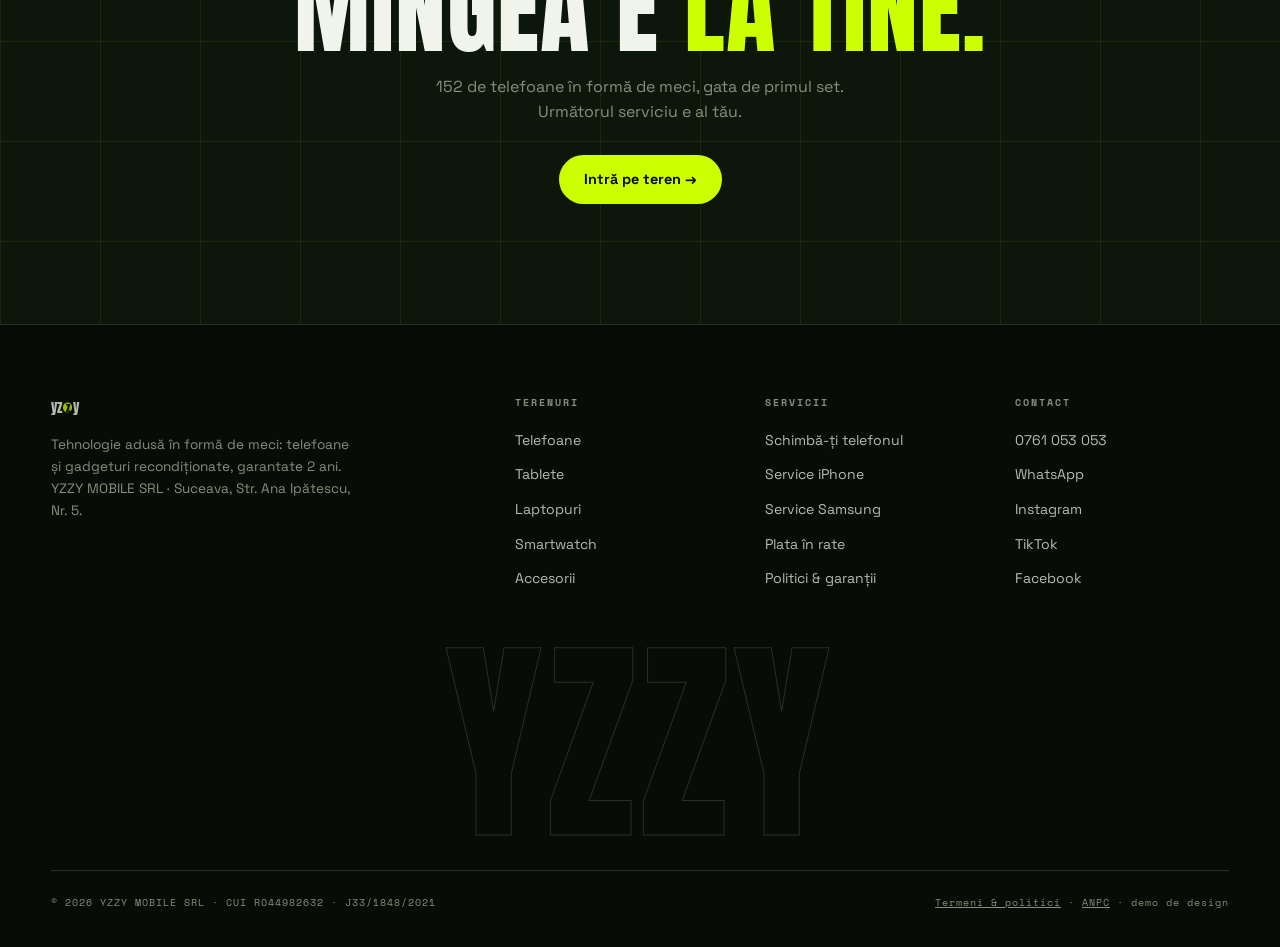
==== commit 380f664a: "Corectare: elimin afirmatiile false 'rate 0% / fara dobanda' (finantarea YZZY are dobanda reala, DAE" ====
--- a/index.html
+++ b/index.html
@@ -4,8 +4,8 @@
 <meta charset="UTF-8">
 <meta name="viewport" content="width=device-width, initial-scale=1.0">
 <title>YZZY — Gata de joc · Telefoane recondiționate, garantate 2 ani</title>
-<meta name="description" content="Telefoane și gadgeturi recondiționate, aduse în formă de meci. Garanție 2 ani, retur gratuit 30 de zile, livrare în 24h, rate 0%.">
-<link rel="stylesheet" href="theme.css?v=1">
+<meta name="description" content="Telefoane și gadgeturi recondiționate, aduse în formă de meci. Garanție 2 ani, retur gratuit 30 de zile, livrare în 24h, plata în rate.">
+<link rel="stylesheet" href="theme.css?v=2">
 <style>
 .hero{min-height:100vh;display:flex;flex-direction:column;justify-content:flex-end;padding:120px 4vw 0;position:relative;overflow:hidden}
 .hero-court{position:absolute;inset:0;pointer-events:none}
@@ -150,7 +150,7 @@
 <section style="padding-top:0">
   <div class="rate-strip reveal">
     <div>
-      <h2 class="sec-title" style="font-size:clamp(1.6rem,3.2vw,2.4rem);margin-bottom:10px">Rate fără dobândă.<br><em>Patru bănci, zero efort.</em></h2>
+      <h2 class="sec-title" style="font-size:clamp(1.6rem,3.2vw,2.4rem);margin-bottom:10px">Plata în rate.<br><em>Patru parteneri, 100% online.</em></h2>
       <p class="muted" style="font-size:.92rem;max-width:420px;margin-bottom:18px">Credit 100% online, aprobat în câteva minute. Alegi finanțatorul direct din coș.</p>
       <div class="rate-tiles">
         <a class="partner-tile" href="rate.html#unicredit"><img src="https://yzzy.ro/wp-content/uploads/2025/02/logo-unicredit-contrast-alb-2.jpg" alt="UniCredit Consumer Financing"></a>
@@ -187,8 +187,8 @@
       <div class="faq-a"><p>Exact ca la un produs nou: 24 de luni pentru persoane fizice (12 luni pentru firme și pentru anumite categorii, cum ar fi Samsung Fold/Flip). Orice defect care nu e cauzat de utilizare necorespunzătoare se repară gratuit în service-ul nostru din Suceava.</p></div></div>
     <div class="faq-item reveal"><button class="faq-q">Pot da retur dacă nu îmi place?<span class="ic">+</span></button>
       <div class="faq-a"><p>Da, ai 30 de zile calendaristice de la primire în care te poți răzgândi. Produsul trebuie returnat în starea în care l-ai primit, iar banii se rambursează prin transfer bancar în maximum 30 de zile.</p></div></div>
-    <div class="faq-item reveal"><button class="faq-q">Cum plătesc în rate fără dobândă?<span class="ic">+</span></button>
-      <div class="faq-a"><p>Alegi finanțarea direct din coș: UniCredit Consumer Financing, Smart by BT Direct, LeanPay sau TBI Bank. Aprobarea durează câteva minute, 100% online.</p></div></div>
+    <div class="faq-item reveal"><button class="faq-q">Cum plătesc în rate?<span class="ic">+</span></button>
+      <div class="faq-a"><p>Alegi finanțarea direct din coș: UniCredit Consumer Financing, Smart by BT Direct, LeanPay sau TBI Bank. Aprobarea durează câteva minute, 100% online. Dobânda și DAE sunt stabilite de fiecare finanțator, în funcție de numărul de rate.</p></div></div>
     <div class="faq-item reveal"><button class="faq-q">Cât durează livrarea?<span class="ic">+</span></button>
       <div class="faq-a"><p>De regulă 24 de ore, orientativ 1–3 zile lucrătoare în funcție de zonă. Livrarea e gratuită, prin curier, cu colet asigurat.</p></div></div>
   </div>
@@ -202,8 +202,8 @@
 
 <footer id="footer"></footer>
 
-<script src="data/catalog.js?v=1"></script>
-<script src="app.js?v=1"></script>
+<script src="data/catalog.js?v=2"></script>
+<script src="app.js?v=2"></script>
 <script>
 renderNav('index.html');
 renderScoreline(document.getElementById('scoreline'));
